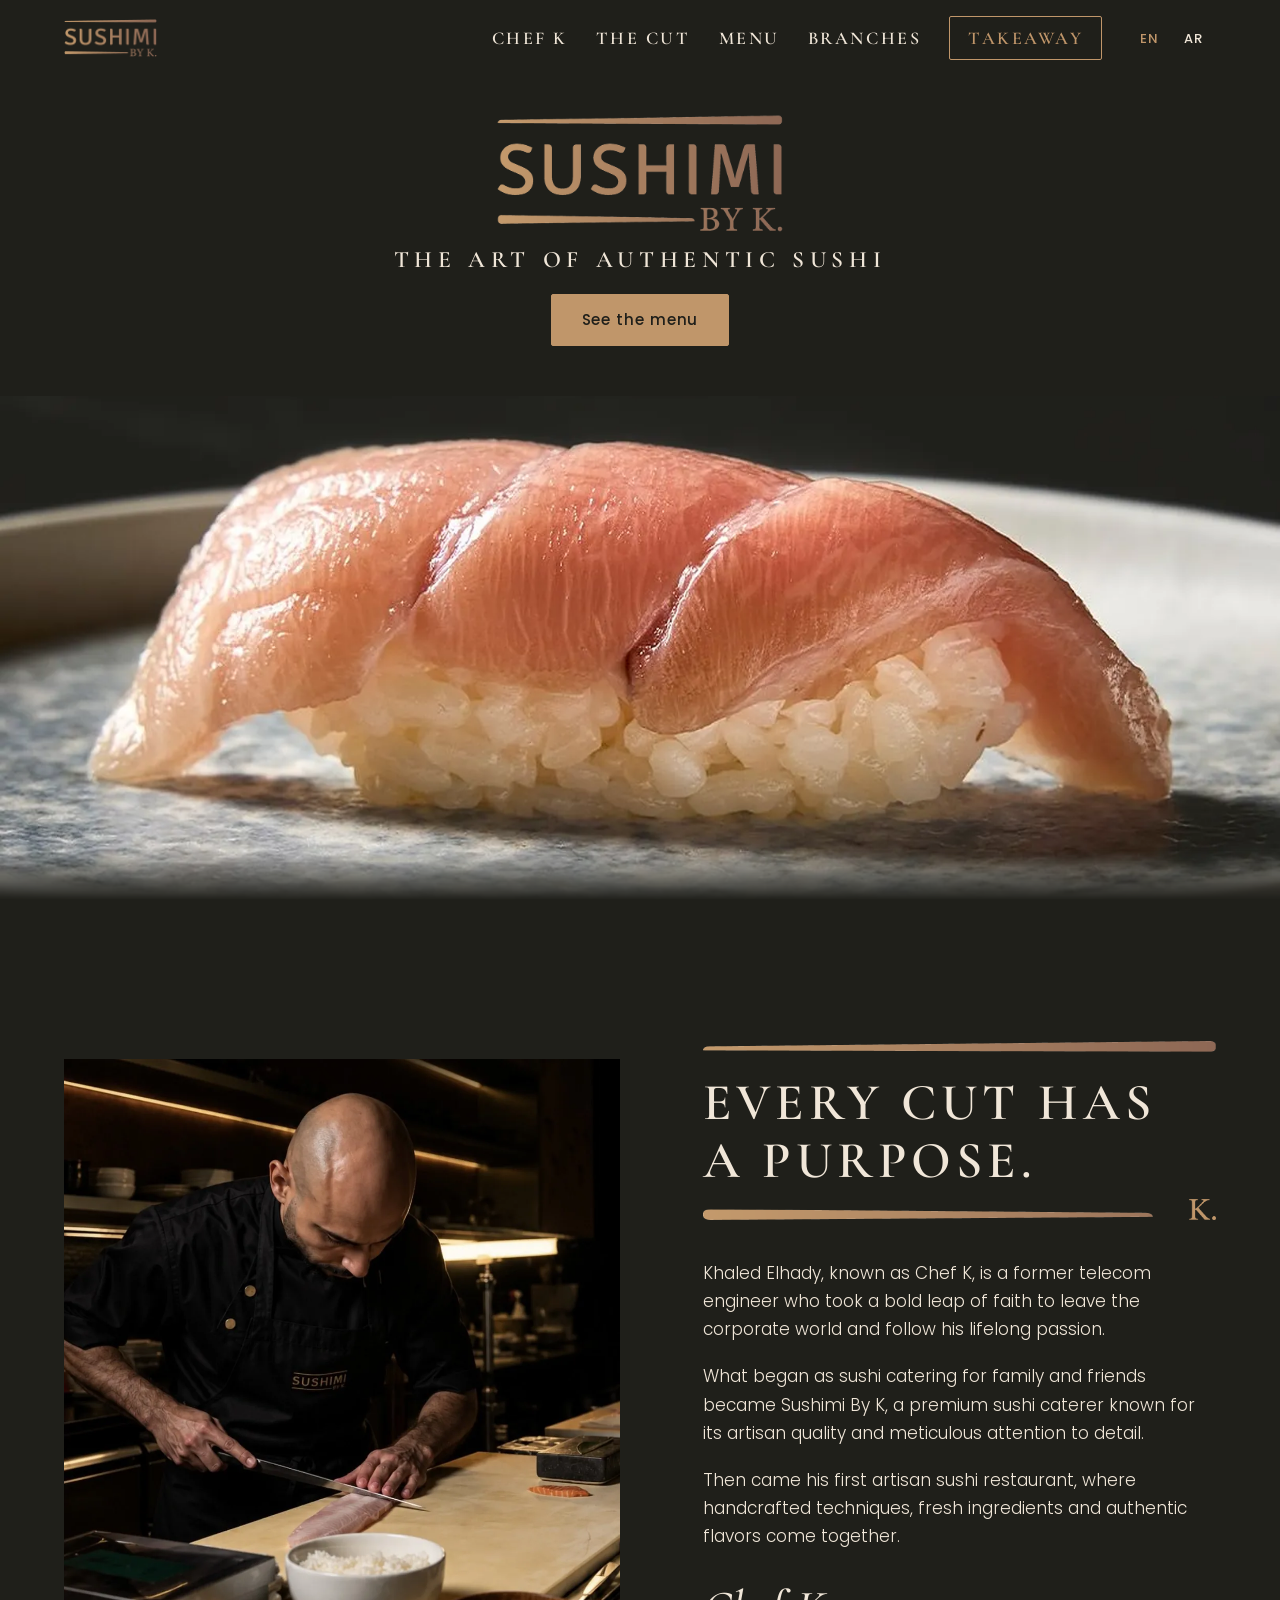
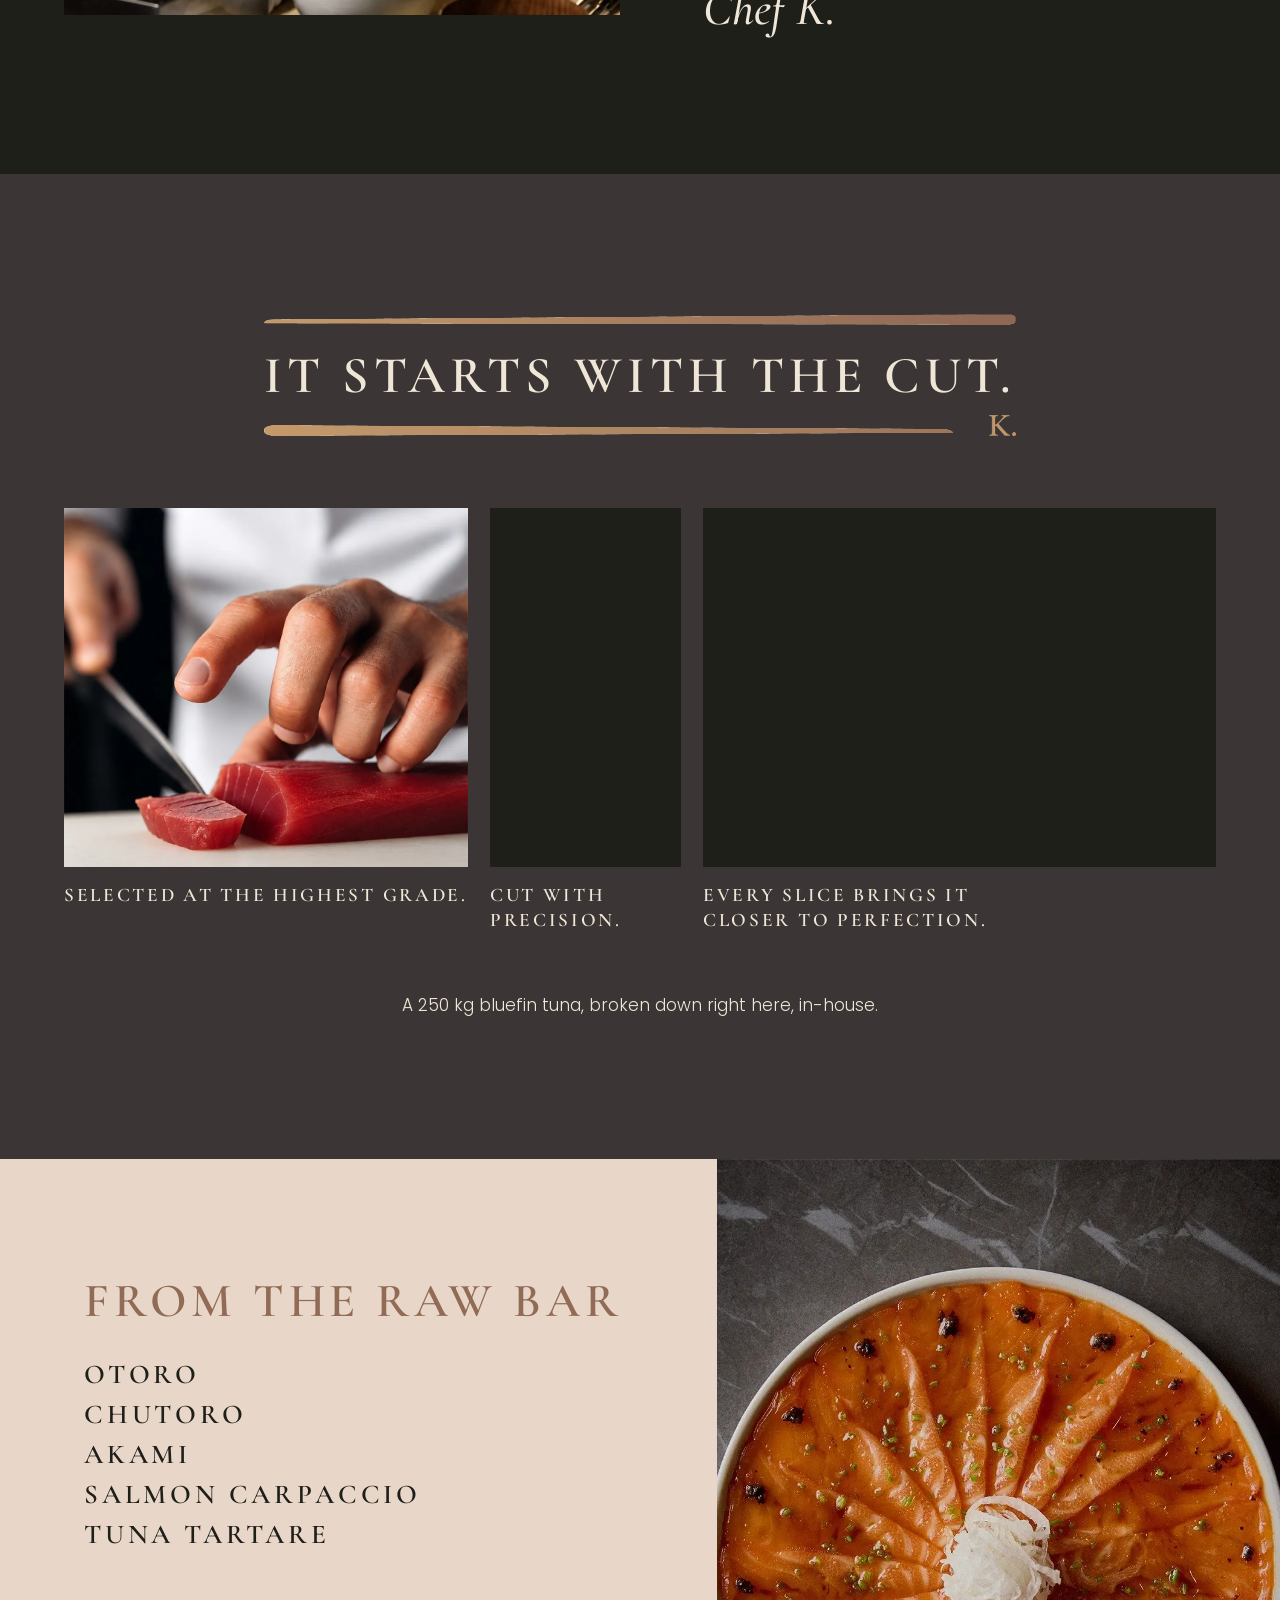
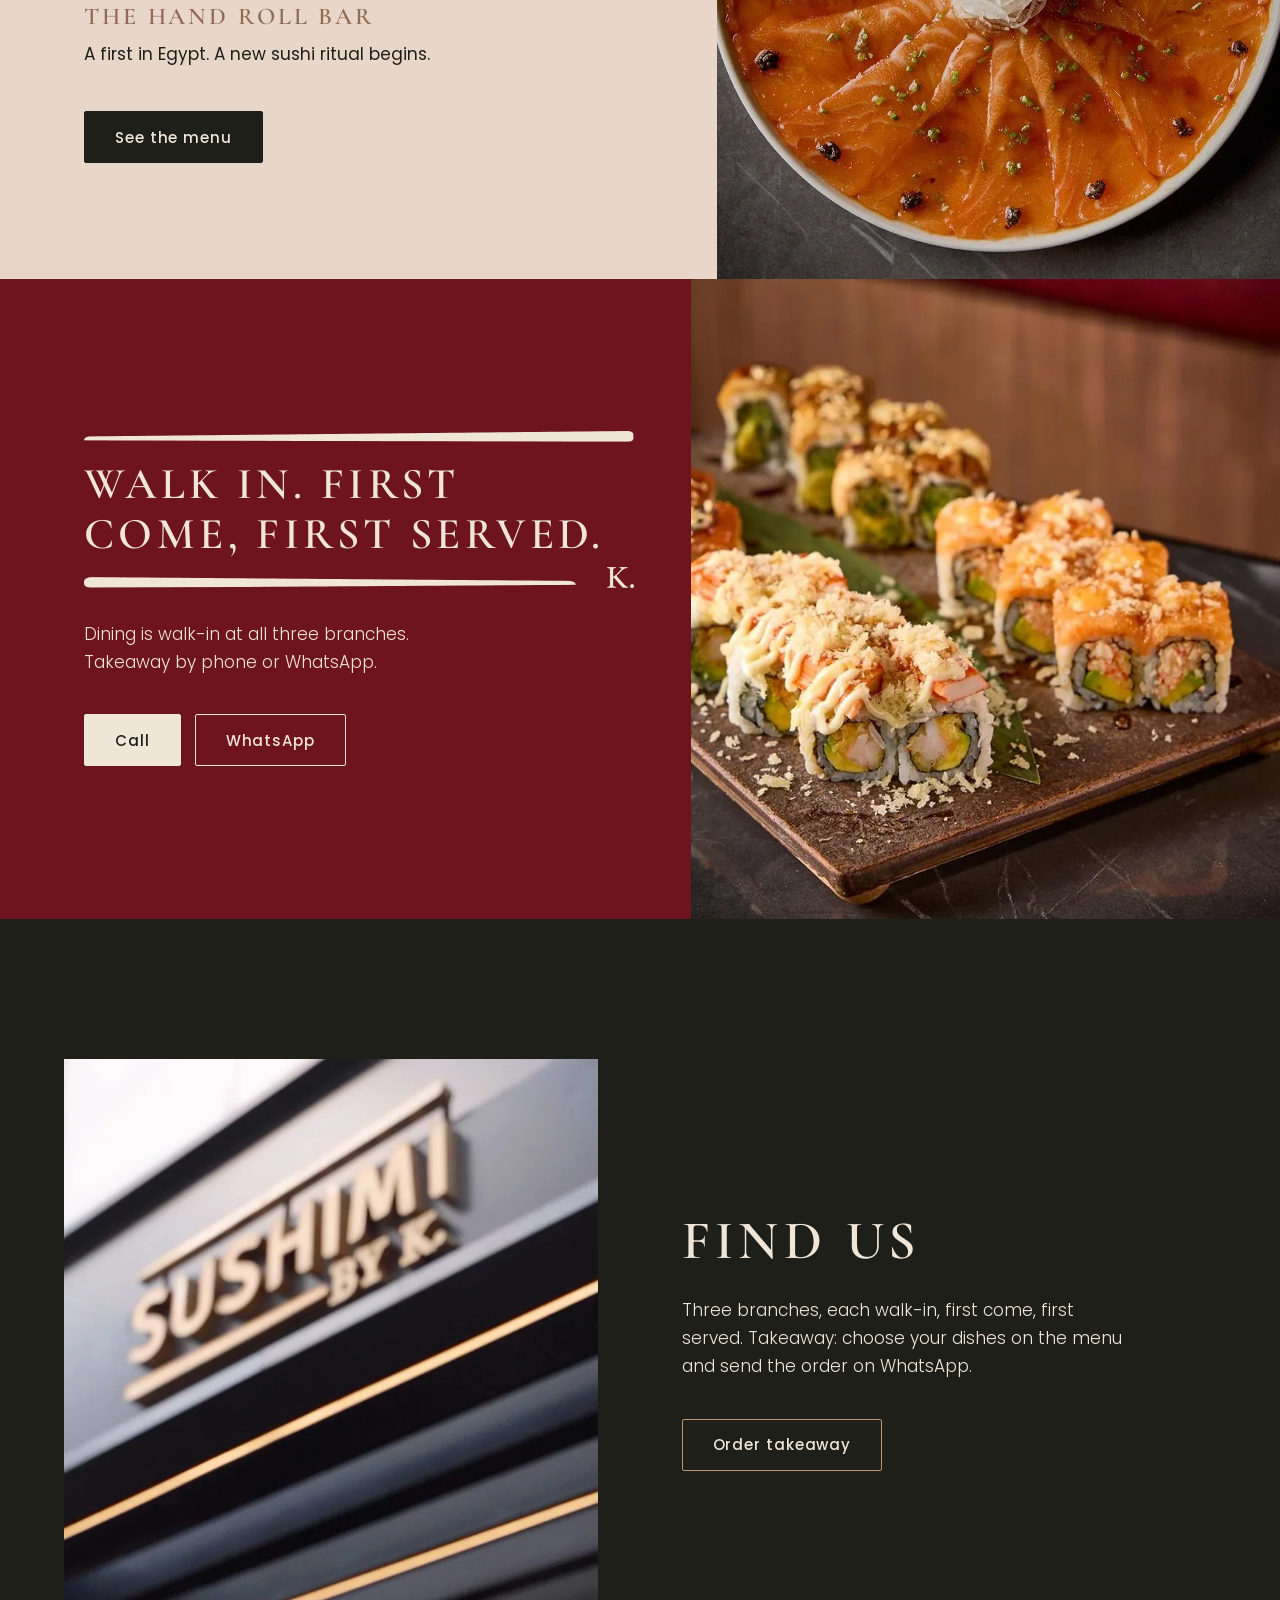
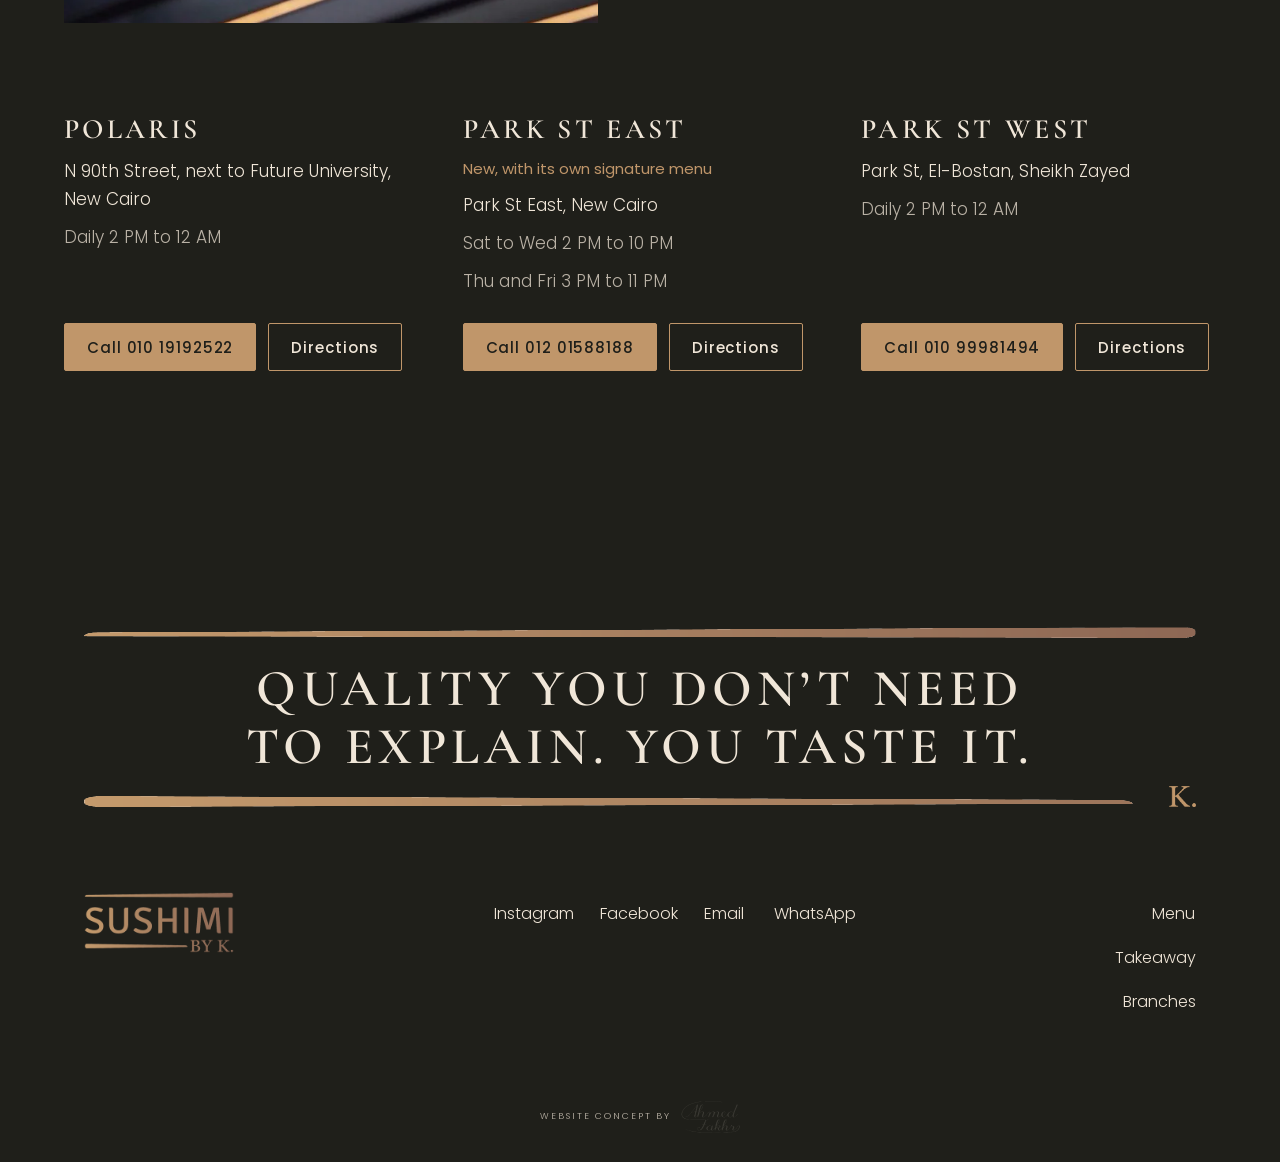
==== index.html @ a474e841 "Sushimi By K website concept" ====
<!doctype html>
<html lang="en">
<head>
<meta charset="utf-8">
<meta name="viewport" content="width=device-width,initial-scale=1,minimum-scale=1">
<title>Sushimi By K | The Art of Authentic Sushi in New Cairo and Sheikh Zayed</title>
<meta name="description" content="Sushimi By K, the art of authentic sushi. Three branches: Polaris and Park St East in New Cairo, Park St West in Sheikh Zayed. Walk in, first come, first served.">
<meta name="theme-color" content="#1F1F1A">
<link rel="canonical" href="https://ahmedfakhr1.github.io/sushimibyk-preview/">
<meta property="og:type" content="website">
<meta property="og:site_name" content="Sushimi By K">
<meta property="og:title" content="Sushimi By K | The Art of Authentic Sushi in New Cairo and Sheikh Zayed">
<meta property="og:description" content="Sushimi By K, the art of authentic sushi. Three branches: Polaris and Park St East in New Cairo, Park St West in Sheikh Zayed. Walk in, first come, first served.">
<meta property="og:url" content="https://ahmedfakhr1.github.io/sushimibyk-preview/">
<meta property="og:image" content="https://ahmedfakhr1.github.io/sushimibyk-preview/img/og.jpg">
<meta property="og:image:width" content="1200">
<meta property="og:image:height" content="630">
<meta name="twitter:card" content="summary_large_image">
<link rel="icon" type="image/png" href="img/icon.png">
<link rel="icon" type="image/png" sizes="192x192" href="img/icon-192.png">
<link rel="apple-touch-icon" href="img/apple-touch-icon.png">
<link rel="preload" href="fonts/cormorant-garamond-5d13e7.woff2" as="font" type="font/woff2" crossorigin>
<link rel="preload" href="fonts/cormorant-garamond-d301dc.woff2" as="font" type="font/woff2" crossorigin>
<link rel="preload" href="fonts/poppins-178956.woff2" as="font" type="font/woff2" crossorigin>
<link rel="preload" href="fonts/poppins-5a6413.woff2" as="font" type="font/woff2" crossorigin>
<link rel="preload" href="fonts/poppins-ac3490.woff2" as="font" type="font/woff2" crossorigin>
<style>html.fl body{opacity:0}body{transition:opacity .25s ease}@media(prefers-reduced-motion:reduce){body{transition:none}}</style>
<script>(function(){var d=document.documentElement,s=0;d.classList.add('js');try{s=localStorage.getItem('sbk-intro')}catch(e){}if(s){d.classList.add('fl');setTimeout(function(){d.classList.remove('fl')},3000)}else{d.classList.add('veiled');setTimeout(function(){d.classList.remove('veiled')},4500)}})();</script>
<link rel="preload" as="image" href="img/logo-copper.png" fetchpriority="high">
<link rel="preload" as="image" href="img/hero-1080.webp" imagesrcset="img/hero-1080.webp 1080w, img/hero-1620.webp 1620w" imagesizes="100vw" fetchpriority="high">
<link rel="stylesheet" href="fonts.css?v=1">
<link rel="stylesheet" href="site.css?v=1">
<script src="site.js?v=1" defer></script>
<script type="application/ld+json">{"@context": "https://schema.org", "@type": "Restaurant", "@id": "https://ahmedfakhr1.github.io/sushimibyk-preview/#restaurant", "name": "Sushimi By K", "description": "The Art of Authentic Sushi, with the founder and executive chef, Chef K, at the counter.", "url": "https://ahmedfakhr1.github.io/sushimibyk-preview/", "image": "https://ahmedfakhr1.github.io/sushimibyk-preview/img/og.jpg", "logo": "https://ahmedfakhr1.github.io/sushimibyk-preview/img/logo-copper.png", "servesCuisine": "Sushi", "email": "sushimi@sushimibyk.com", "telephone": "+201019192522", "acceptsReservations": "False", "hasMenu": "https://ahmedfakhr1.github.io/sushimibyk-preview/menu.html", "founder": {"@type": "Person", "name": "Khaled Elhady", "alternateName": "Chef K"}, "sameAs": ["https://www.instagram.com/sushimi.by.k/", "https://www.facebook.com/sushimi.by.k"], "department": [{"@type": "Restaurant", "name": "Sushimi By K, Polaris", "telephone": "+201019192522", "hasMap": "https://www.google.com/maps/place/Sushimi+By+K+-+Polaris/@30.0281532,31.4937382,17z", "address": {"@type": "PostalAddress", "streetAddress": "N 90th Street, next to Future University", "addressLocality": "New Cairo", "addressCountry": "EG"}, "openingHoursSpecification": [{"@type": "OpeningHoursSpecification", "dayOfWeek": ["Monday", "Tuesday", "Wednesday", "Thursday", "Friday", "Saturday", "Sunday"], "opens": "14:00", "closes": "00:00"}]}, {"@type": "Restaurant", "name": "Sushimi By K, Park St East", "telephone": "+201201588188", "hasMap": "https://www.google.com/maps/place/Sushimi+By+K+-+Park+St+East/@30.0074053,31.4009795,17z", "address": {"@type": "PostalAddress", "streetAddress": "Park St East", "addressLocality": "New Cairo", "addressCountry": "EG"}, "openingHoursSpecification": [{"@type": "OpeningHoursSpecification", "dayOfWeek": ["Saturday", "Sunday", "Monday", "Tuesday", "Wednesday"], "opens": "14:00", "closes": "22:00"}, {"@type": "OpeningHoursSpecification", "dayOfWeek": ["Thursday", "Friday"], "opens": "15:00", "closes": "23:00"}]}, {"@type": "Restaurant", "name": "Sushimi By K, Park St West", "telephone": "+201099981494", "hasMap": "https://www.google.com/maps/place/Sushimi+By+K+-+Park+St+West/@30.0255326,31.0109569,17z", "address": {"@type": "PostalAddress", "streetAddress": "Park St, El-Bostan", "addressLocality": "Sheikh Zayed", "addressCountry": "EG"}, "openingHoursSpecification": [{"@type": "OpeningHoursSpecification", "dayOfWeek": ["Monday", "Tuesday", "Wednesday", "Thursday", "Friday", "Saturday", "Sunday"], "opens": "14:00", "closes": "00:00"}]}]}</script>
</head>
<body class="pg-home" id="top">
<div class="veil" aria-hidden="true"><div class="veil-box"><div class="veil-bar"><img class="track" src="img/veil-bar.png" width="520" height="40" alt=""><img class="fill" src="img/veil-bar.png" width="520" height="40" alt=""></div><img src="img/veil-logo.png" width="520" height="179" alt=""></div></div>
<a class="skip" href="#main">Skip to content</a>
<header class="hd">
<a class="hd-logo" href="#top" aria-label="Sushimi By K, top of the page"><img src="img/logo-copper-sm.png" width="380" height="156" alt="Sushimi By K."></a>
<div class="nav">
<nav class="nav-links" aria-label="Main"><a href="#chef">Chef K</a><a href="#cut">The cut</a><a href="menu.html">Menu</a><a href="#branches">Branches</a><a class="nav-btn" href="menu.html#takeaway">Takeaway</a></nav>
<div class="lang" role="group" aria-label="Language"><span aria-current="true">EN</span><button type="button" data-open="ar" aria-label="Arabic">AR</button></div>
<button type="button" class="burger" data-open="drawer" aria-label="Open the menu"><svg class="ic" viewBox="0 0 24 24" aria-hidden="true" focusable="false"><path d="M4 8h16"/><path d="M4 16h16"/></svg></button>
</div>
</header>

<main id="main">
<section class="hero" aria-label="Sushimi By K">
<div class="hero-logo"><img src="img/logo-copper.png" width="760" height="313" alt="Sushimi By K." fetchpriority="high" decoding="async"></div>
<div class="hero-ph"><img src="img/hero-1080.webp" srcset="img/hero-1080.webp 1080w, img/hero-1620.webp 1620w" sizes="100vw" width="1080" height="837" alt="An otoro nigiri on a speckled plate" fetchpriority="high" decoding="async"></div>
<div class="hero-copy"><h1>The Art of Authentic Sushi</h1><a class="btn" href="menu.html">See the menu</a></div>
</section>

<section class="chef sec on-dark" id="chef">
<div class="wrap-w"><div class="chef-grid rv">
<div class="chef-ph"><img src="img/chef-k.webp" width="1080" height="1076" alt="Chef K slicing white fish at the counter, a bowl of rice in front of him" loading="lazy" decoding="async"></div>
<div class="chef-text">
<h2 class="signed left"><img class="bar" src="img/bar-long-copper.png" width="1422" height="44" alt="" loading="lazy"><span class="line">Every cut has a purpose.</span><span class="foot"><img class="bar" src="img/bar-short-copper.png" width="983" height="44" alt="" loading="lazy"><img class="k" src="img/k-copper.png" width="164" height="129" alt="" loading="lazy"></span></h2>
<div class="body-text">
<p>Khaled Elhady, known as Chef K, is a former telecom engineer who took a bold leap of faith to leave the corporate world and follow his lifelong passion.</p>
<p>What began as sushi catering for family and friends became Sushimi By K, a premium sushi caterer known for its artisan quality and meticulous attention to detail.</p>
<p>Then came his first artisan sushi restaurant, where handcrafted techniques, fresh ingredients and authentic flavors come together.</p>
</div>
<p class="sign-off">Chef K.</p>
</div>
</div></div>
</section>

<section class="cut sec on-marble" id="cut">
<div class="wrap-w rv">
<div class="cut-head"><h2 class="signed "><img class="bar" src="img/bar-long-copper.png" width="1422" height="44" alt="" loading="lazy"><span class="line">It starts with the cut.</span><span class="foot"><img class="bar" src="img/bar-short-copper.png" width="983" height="44" alt="" loading="lazy"><img class="k" src="img/k-copper.png" width="164" height="129" alt="" loading="lazy"></span></h2></div>
<div class="tri">
<figure class="t06"><img src="img/cut-tuna.webp" width="1080" height="959" alt="A hand and a knife slicing a deep red bluefin tuna loin" loading="lazy" decoding="async"><figcaption>Selected at the highest grade.</figcaption></figure>
<figure class="t05"><img src="img/cut-fillet.webp" width="648" height="1215" alt="A knife running along a salmon fillet" loading="lazy" decoding="async"><figcaption>Cut with precision.</figcaption></figure>
<figure class="t04"><img src="img/cut-block.webp" width="1080" height="756" alt="A knife through a block of salmon" loading="lazy" decoding="async"><figcaption>Every slice brings it closer to perfection.</figcaption></figure>
</div>
<p class="cut-note">A 250 kg bluefin tuna, broken down right here, in-house.</p>
</div>
</section>

<section class="raw plate" id="raw" aria-labelledby="raw-h">
<div class="raw-grid">
<div class="raw-text rv">
<h2 id="raw-h">From the raw bar</h2>
<ul class="names"><li>Otoro</li><li>Chutoro</li><li>Akami</li><li>Salmon Carpaccio</li><li>Tuna Tartare</li></ul>
<h3>The Hand Roll Bar</h3>
<p class="hr-p">A first in Egypt. A new sushi ritual begins.</p>
<a class="btn btn-ink" href="menu.html">See the menu</a>
</div>
<div class="raw-ph"><img src="img/carpaccio.webp" width="1080" height="1188" alt="Salmon carpaccio from above, slices fanned around a nest of white daikon on charcoal marble" loading="lazy" decoding="async"></div>
</div>
</section>

<section class="walkin" id="walkin" aria-labelledby="walk-h">
<div class="walk-ph"><img src="img/banquette.webp" width="1080" height="1120" alt="Maki on a dark board in front of a burgundy velvet banquette and a walnut panel" loading="lazy" decoding="async"></div>
<div class="walk-panel rv">
<h2 class="signed left" id="walk-h"><img class="bar" src="img/bar-long-light.png" width="1422" height="44" alt="" loading="lazy"><span class="line">Walk in. First come, first served.</span><span class="foot"><img class="bar" src="img/bar-short-light.png" width="983" height="44" alt="" loading="lazy"><img class="k" src="img/k-light.png" width="164" height="129" alt="" loading="lazy"></span></h2>
<p>Dining is walk-in at all three branches. Takeaway by phone or WhatsApp.</p>
<div class="walk-act"><button type="button" class="btn btn-lt" data-pick="call">Call</button><a class="btn btn-lt-o" href="https://wa.me/201019192522" target="_blank" rel="noopener">WhatsApp</a></div>
</div>
</section>

<section class="branches sec on-dark" id="branches">
<div class="wrap-w rv">
<div class="find">
<div class="find-ph"><img src="img/sign.webp" width="720" height="1280" alt="The lit SUSHIMI BY K. sign over black slats with warm light lines" loading="lazy" decoding="async"></div>
<div class="find-text">
<h2>Find us</h2>
<p>Three branches, each walk-in, first come, first served. Takeaway: choose your dishes on the menu and send the order on WhatsApp.</p>
<a class="btn btn-o" href="menu.html#takeaway">Order takeaway</a>
</div>
</div>
<div class="brs"><article class="br"><h3>Polaris</h3><p class="addr">N 90th Street, next to Future University, New Cairo</p><p class="hrs">Daily 2 PM to 12 AM</p><div class="br-act"><a class="btn" href="tel:+201019192522">Call 010 19192522</a><a class="btn btn-o" href="https://www.google.com/maps/place/Sushimi+By+K+-+Polaris/@30.0281532,31.4937382,17z" target="_blank" rel="noopener">Directions</a></div></article><article class="br"><h3>Park St East</h3><p class="tag">New, with its own signature menu</p><p class="addr">Park St East, New Cairo</p><p class="hrs">Sat to Wed 2 PM to 10 PM</p><p class="hrs">Thu and Fri 3 PM to 11 PM</p><div class="br-act"><a class="btn" href="tel:+201201588188">Call 012 01588188</a><a class="btn btn-o" href="https://www.google.com/maps/place/Sushimi+By+K+-+Park+St+East/@30.0074053,31.4009795,17z" target="_blank" rel="noopener">Directions</a></div></article><article class="br"><h3>Park St West</h3><p class="addr">Park St, El-Bostan, Sheikh Zayed</p><p class="hrs">Daily 2 PM to 12 AM</p><div class="br-act"><a class="btn" href="tel:+201099981494">Call 010 99981494</a><a class="btn btn-o" href="https://www.google.com/maps/place/Sushimi+By+K+-+Park+St+West/@30.0255326,31.0109569,17z" target="_blank" rel="noopener">Directions</a></div></article></div>
</div>
</section>
</main>
<footer class="ft">
<div class="wrap">
<div class="ft-sign rv"><p class="signed "><img class="bar" src="img/bar-long-copper.png" width="1422" height="44" alt="" loading="lazy"><span class="line">Quality you don&rsquo;t need to explain. You taste it.</span><span class="foot"><img class="bar" src="img/bar-short-copper.png" width="983" height="44" alt="" loading="lazy"><img class="k" src="img/k-copper.png" width="164" height="129" alt="" loading="lazy"></span></p></div>
<div class="ft-row">
<a href="#top" aria-label="Sushimi By K"><img src="img/logo-copper-sm.png" width="380" height="156" alt="Sushimi By K." loading="lazy"></a>
<div class="ft-links"><a href="https://www.instagram.com/sushimi.by.k/" target="_blank" rel="noopener">Instagram</a><a href="https://www.facebook.com/sushimi.by.k" target="_blank" rel="noopener">Facebook</a><a href="mailto:sushimi@sushimibyk.com">Email</a><a href="https://wa.me/201019192522" target="_blank" rel="noopener">WhatsApp</a></div>
<div class="ft-col"><a href="menu.html">Menu</a><a href="menu.html#takeaway">Takeaway</a><a href="#branches">Branches</a></div>
</div>
<p class="credit"><a class="sig" href="https://ahmedfakhr1.github.io/" rel="noopener" title="Website concept by Ahmed Fakhreldin"><span class="sig-by">Website concept by</span><span class="sr">Ahmed Fakhreldin</span><svg viewBox="-16 -123 301 172" aria-hidden="true" focusable="false"><defs><mask id="sig-pen" maskUnits="userSpaceOnUse" x="-80" y="-180" width="760" height="300"><g class="pen"><path pathLength="1" style="animation-delay:0.10s;animation-duration:0.32s" d="M8.2 -39l2 1.2 1.2 0.4 1.4 0.1 1.6-0.3 1.7-0.7 2-1.2 5.2-4.7 7-8 8.4-10.2 8.6-11 16.8-22.7 1.8-2 0.9-0.2 -0.1 1.7 -1.2 6.4 -3.2 14.3 -2.4 10.5 -5.3 21.1 -0.4 2.1 -0.1 2.6 0.6 1.9 1.5 1 1.1 0.1 2.6-0.4 1.5-0.8 3.2-2.7 4.9-5.5"/><path pathLength="1" style="animation-delay:0.50s;animation-duration:0.05s" d="M35.4 -60.5l6.3-1.4 7.3-1 7-0.4 6.6 0.3"/><path pathLength="1" style="animation-delay:0.64s;animation-duration:0.51s" d="M70.1 -51.5l11.6-15.7 6.3-9.3 3.1-5.2 2.8-6.3 1.6-5.6 0-2.1 -0.4-1.7 -0.8-1.3 -1.4-0.5 -1.9 0.2 -2.2 1.1 -2 1.6 -1.7 2 -1.4 2.5 -1.4 3.4 -3.2 9.4 -3.6 12.8 -3.9 16.2 -1.6 7.5 -0.3 2.9 5.3-10.1 4.2-5.8 2.6-3.1 2.5-2.3 2.4-1.4 2.3-0.9 2.3-0.4 2.3 0 1.8 0.4 1.3 0.9 0.9 1.3 0.4 1.7 -0.1 2.1 -0.5 2.6 -3.4 9.2 -0.6 2.6 0 2.1 0.4 1.7 0.8 1.3 1.1 0.9 1.1 0.4 1.2 0 1.6-0.4 4.3-2 3.2-2.3 3.7-4.3 10.3-13.2 2.5-2.3 2.5-1.4 2-0.6 1.5 0.3 1.1 1 0.6 1.2 0.1 1.1 -0.3 1.6 -3.8 11.2 -4.2 10.1"/><path pathLength="1" style="animation-delay:1.22s;animation-duration:0.12s" d="M127 -45.5l4.4-6.9 2.3-3.1 2.6-3.1 2.5-2.3 2.4-1.4 2.4-0.9 2.3-0.4 2.2 0 1.8 0.4 1.4 0.9 0.8 1.1 0.5 1.2 0 1.1 -3 9.6 -5.3 12.9"/><path pathLength="1" style="animation-delay:1.42s;animation-duration:0.17s" d="M148.2 -45.5l4.4-6.9 4.9-6.2 2.5-2.3 2.4-1.4 2.4-0.9 2.3-0.4 2.2 0 1.8 0.4 1.4 0.9 0.8 1.3 0.4 1.7 0 2.1 -0.6 2.6 -3.4 9.2 -0.5 2.6 -0.1 2.1 0.4 1.7 0.9 1.3 1 0.9 1.1 0.4 1.2 0 1.6-0.4 4.3-2 1.8-1.2 1.4-1.1 1.6-1.7 6.9-8.7"/><path pathLength="1" style="animation-delay:1.67s;animation-duration:0.18s" d="M193.4 -42.4l6.3-3.2 1.5-1.2 2.6-3 2.4-4.4 0.7-2.2 0.2-2.3 -0.3-1.8 -0.7-1.4 -1-1 -1.1-0.6 -2.6 0.1 -4.2 1.9 -2 1.6 -1.6 1.9 -1.2 2.5 -0.9 2.8 -0.5 6.4 0.5 2.7 0.9 2.3 1.4 1.8 1.8 1.4 2.2 1 2.2 0.6 2.3 0.1 2.3-0.2 4.6-1.8 3.5-2.3 1.4-1.4 7.5-9.4"/><path pathLength="1" style="animation-delay:1.93s;animation-duration:0.43s" d="M249.1 -54.5l-1.7-4.2 -1.3-1.8 -1.9-1.4 -2.2-1 -2.2-0.6 -4.5 0.1 -4.7 1.8 -3.5 2.3 -2.6 3 -2.4 4.4 -0.7 2.3 -0.2 2.3 0.2 2.2 0.6 2.3 1.1 2.1 1.5 1.7 2 1.3 2.2 0.9 2.2 0.4 2.3 0 2.3-0.4 2.4-0.9 2.3-1.3 1.8-1.7 1.5-2.1 3.3-6.8 20.5-46.9 -13.8 32.1 -1.4 4 -1.7 5.3 -2.2 9.4 -0.3 3.4 0.1 2.5 0.7 1.7 2.1 1.6 2.6-0.1 4.2-1.8 3.5-2.3 1.4-1.4 7.5-9.4"/><path pathLength="1" style="animation-delay:2.43s;animation-duration:0.74s" d="M193.3 -110.5l-6.7-2.7 -5.3-1.3 -7.1-1.1 -8.9-0.8 -11.2-0.6 -13.4-0.3 -14.7 0.2 -15.2 0.6 -15.7 1.1 -15.1 1.8 -14.3 2.4 -13.4 3 -11.9 3.4 -10.6 4 -9.5 4.7 -8.4 5.5 -7.4 6.4 -6 6.9 -4.7 7.5 -3.3 7.4 -2 6.2 -0.5 4.9 0.6 4.6 1.5 4.7 2.5 4.7 3.6 4 4.7 3 5.9 2.3 7.5 1.7 9.1 1.1 21.4 1.4 22.1 0.5 8.8 0 18.6-0.6 4.3 0.1 11.3 2 3.1 0.3 2.8-0.1 2.5-0.5 4.5-2"/><path pathLength="1" style="animation-delay:3.25s;animation-duration:0.19s" d="M109.7 -21.5l-7.4 18.7 -5 11.6 -2.4 4.9 -4.6 7.4 -2.2 2.7 -2.2 2 -2 1.5 -4.1 2.1 -2 0.5 -1.9 0.1 -2-0.2 -1.8-0.6 -1.8-1 -1.5-1.3 -1-1.7 -0.9-3.9 0-1.9 0.4-1.7 0.8-1.3 1-1 1.4-0.6 1.8-0.3 3.8 0.6 3.9 2"/><path pathLength="1" style="animation-delay:3.52s;animation-duration:0.04s" d="M89.3 1.7l23.2 0"/><path pathLength="1" style="animation-delay:3.64s;animation-duration:1.68s" d="M139.5 14.5l-1.4-3.5 -1.2-1.5 -1.6-1.2 -1.8-0.9 -1.9-0.5 -1.9-0.1 -4 0.9 -3.6 1.9 -2.4 2 -1.1 1.5 -2.1 3.7 -0.5 1.9 -0.2 2 0.7 3.8 0.9 1.8 1.3 1.5 1.7 1.1 3.8 1.1 1.9 0 4-1.1 1.9-1.1 1.6-1.5 1.2-1.8 5.8-12.4 1.1-1.8 -2.7 10.6 -0.4 3.1 0 2.5 0.4 1.6 0.9 1.1 0.9 0.6 0.9 0.2 2.6-0.6 3.7-1.8 2.6-2 1.5-1.7 11.1-14.5 8.7-12.5 2.9-4.7 3.4-7.8 0.6-2.3 0.2-2 -0.2-1.5 -0.6-1.2 -1-0.8 -1.5 0 -1.9 0.8 -1.8 1.2 -1.4 1.5 -1.3 2 -2.5 6 -2.8 9 -3.1 11.8 -3.3 14.2 -0.6 3.8 0.5-0.3 1.2-2.8 2.4-4.4 5.4-7.5 2.2-2.2 2.1-1.4 2-0.9 2-0.5 1.9-0.1 1.7 0.3 1.2 0.6 0.9 0.9 0.5 1.4 0 1.6 -0.4 1.9 -1.1 1.4 -1.8 1.1 -2.2 0.7 -2.6 0.4 -2.7 0.1 -1.1 0.3 2.3 2 1.3 1.9 2.3 6.7 0.9 1.1 0.9 0.6 1 0.2 1.1-0.1 1.5-0.5 3.6-1.8 1.5-1 2.6-2.7 8.6-11.1 5.5-7.5 7.5-11 3.6-7.3 1.6-4.9 0.2-2 -0.2-1.5 -0.6-1.2 -1.1-0.8 -1.4 0 -1.9 0.8 -1.8 1.2 -1.5 1.5 -1.2 2 -1.2 2.7 -2.7 7.4 -3 10.4 -3.2 13.3 -2.3 11 0.6-0.3 2.4-5.2 2.6-4.2 4-5.3 2.1-2.2 2.1-1.4 2-0.9 2-0.5 2-0.1 1.6 0.3 1.3 0.6 0.9 0.9 0.4 1.4 0.1 1.6 -0.3 2.1 -0.7 2.4 -2.2 5.4 -0.7 4.3 0.2 1.5 0.6 1.2 0.8 0.9 1 0.5 2.2-0.1 1.6-0.6 3.6-1.9 2.5-2.2 8.2-10.4 6.4-9 0.5 0 -0.1 1.4 0.6 1.5 1.8 0.7 2.6 0.1 2.2 0.4 1.4 0.7 0.7 1.1 0.3 1.5 0 1.8 -1.3 4.7 -2 4.9 -0.4 2.4 1.1 2 0.9 0.7 1 0.4 1 0 3.1-1.1 3.5-2 1.1-0.9 3.2-3.6 7.8-10.4 3.6-3.6 1.8-1.2 1.7-0.5 1.7 0 1.3 0.6 0.8 1.3 0.4 1.8 -0.2 2.4 -0.9 2.8 -1.6 3.5 -2.6 4.3 -3.6 4.8 -4.6 4 -5.8 2.9 -7.4 2.1 -9.5 1.7 -11.8 1.3 -12 1 -22.3 1.3 -15 0.3 -19.5 0 -41.7-0.7 -17.8-0.7 -16-0.9 -14.4-1.1 -12.7-1.3 -11.4-1.6 -10.4-1.7 -9.1-1.9 -8.1-2.1 -14.5-4.8"/></g></mask><g id="sig-ink"><path d="M7.8 -38.4l0 0.5 0.6 0.6 1.4-2.2 -0.7-0.3 -0.5 0.2zM8.2 -37.5l1 0.5 1.5 0.3 0.5-1.7 -1.6-1.2zM10.2 -36.7l3.2-0.1 -0.2-1.2 -1.3-0.1 -1-0.5zM12.8 -36.7l1.7-0.3 1.9-0.8 -0.6-1 -1.6 0.6 -1.4 0.2zM15.8 -37.5l2.6-1.5 1.6-1.2 -0.8-0.9 -2.1 1.5 -1.8 1zM19.2 -39.5l2.5-2.3 3.1-3.2 -0.9-0.8 -5.5 5.3zM23.7 -43.8l7.1-8.1 -0.9-0.7 -7.1 8zM29.5 -50.4l8.2-9.9 -0.9-0.7 -8.2 9.9zM36.3 -58.5l8.6-10.8 -1-0.8 -8.6 10.8zM43.4 -67.5l8.5-11 -1-0.7 -8.4 11zM50.5 -76.7l7.5-10.3 -1-0.7 -7.4 10.2zM56.9 -85.3l6.1-8.4 -1-0.7 -6.1 8.4zM62.1 -92.5l4.3-5.5 -0.9-0.7 -4.4 5.5zM65.9 -97.3l1.7-2.3 -0.6-0.6 -2 2.1zM66.1 -100.2l-0.9 0.2 -0.8 1.5 5.2 0.9 -0.3-1.8 -0.8-0.4zM64.6 -99l-0.7 1.9 -0.5 2.7 5.7 1.2 0.5-2.9 0-2.1zM63.5 -95.4l-1.5 7.5 5.7 1.3 1.6-7.7zM62.3 -89.4l-2.1 9.5 5.7 1.3 2.1-9.5zM60.6 -81.6l-2.3 10.3 5.6 1.3 2.4-10.3zM58.7 -73l-2.5 10.4 5.6 1.4 2.5-10.5zM56.6 -64.3l-2.4 9.9 5.6 1.4 2.4-10zM54.6 -55.9l-2 8 5.5 1.4 2.1-8.1zM52.9 -49.1l-1.4 5.7 5.7 1.1 1.2-5.4zM51.6 -44.1l-0.5 3.7 5.9 0 0.3-2.5zM51.1 -41l0.1 1.7 0.6 1.6 5.1-1.7 0.1-1.3zM51.5 -38.2l1 1.4 1.6 0.8 2.9-3.5zM53.5 -36.2l1.1 0.3 1.8 0 0.3-1.5 -0.5-0.7 0.1-0.7zM56 -35.9l2.6-0.2 -0.2-1.2 -1.1 0.1 -0.8-0.4zM58.1 -36l1.5-0.3 1.5-0.7 -0.5-1 -1.4 0.6 -1.2 0.2zM60.6 -36.7l3.3-2.3 -0.8-0.9 -3 2.1zM63.3 -38.5l3.5-3.3 -0.9-0.9 -3.3 3.3zM66.2 -41.2l3-3.6 -0.8-0.7 -3.1 3.5zM68.8 -44.4l1-1.4 -0.7-0.4 -1.1 1.1z"/><path d="M35.4 -60.1l3.1-0.5 -0.3-1.2 -2.9 0.9zM37.6 -60.4l6.6-1.3 -0.2-1.2 -6.6 1.3zM43 -61.5l7.3-1 -0.1-1.2 -7.4 1zM49 -62.3l7-0.4 0-1.3 -7.1 0.5zM55 -62.7l5.7 0.2 0.1-1.2 -5.9-0.2zM60 -62.5l1.8 0.1 0.8-0.2 -0.1-0.9 -2.5-0.3z"/><path d="M70.4 -51.3l2.4-2.9 -0.9-0.6 -2.1 3.1zM72.1 -53.3l5.3-6.9 -1-0.8 -5.2 7zM76.4 -58.8l7.1-10 -1-0.7 -7.1 9.9zM82.2 -66.9l6.3-9.2 -1-0.7 -6.3 9.2zM87.7 -75l3.4-5.5 -1-0.6 -3.4 5.5zM90.7 -79.7l2.9-5.9 -1.2-0.4 -2.8 5.7zM93.1 -84.4l2.4-6.4 -1.1-0.4 -2.4 6.2zM95.2 -89.9l0.7-2.7 0.3-2.4 -1.2 0 -0.2 2.1 -0.7 2.7zM96.2 -94.3l-0.1-2.1 -0.7-1.8 -1 0.6 0.5 1.4 0 1.8zM95.7 -97.6l-1-1.5 -1.7-0.8 -0.1 1.3 1 0.4 0.7 1zM93.6 -99.8l-2-0.2 -2.6 0.6 1.1 2.2 1.8-1.1 1.3-0.2zM89.9 -99.6l-2.7 1 -2.6 1.6 3.1 2.6 1.2-1.8 1.8-1.5zM85.4 -97.6l-2.2 2 -1.8 2.7 4.6 2.3 2.1-4.4zM82 -93.9l-1.7 3.3 -1.7 4.1 5.2 1.8 2.6-6.9zM79.2 -88l-3.4 10.1 5.4 1.6 3.1-9.8zM76.4 -79.8l-3.7 12.9 5.6 1.4 3.4-12.7zM73.4 -69.3l-3.9 15.7 5.6 1.3 3.8-15.5zM70.1 -56.4l-1.2 5.8 -1.8 9.9 4.6 1.1 4.1-15.5zM67.4 -42.6l-0.6 4.7 0.1 0.8 0.5 0.5 2.3 0.5 0.6-0.3 0.9-1.8 1-3.3zM68.9 -36.2l1.4-2.9 -0.9-0.5 -1.2 3.1zM69.9 -38.3l2.8-6.1 -1-0.5 -2.7 6.2zM72.2 -43.4l2.8-5.2 -1-0.6 -2.8 5.4zM74.6 -47.8l3.5-5.2 -1-0.7 -3.5 5.3zM77.4 -52l4.8-6.2 -0.9-0.8 -4.9 6.3zM81.4 -57.3l2.4-2.5 2.4-1.6 -0.6-1.1 -2.6 1.8 -2.6 2.6zM85.4 -61l2.3-1.1 2.2-0.7 -0.2-1.2 -2.5 0.8 -2.5 1.2zM89.2 -62.6l2.2-0.4 2.1 0.1 0.1-1.4 -2.3 0.1 -2.4 0.4zM92.8 -63l1.8 0.6 0.8 1 1.8-2.5 -1.4-0.3 -2.9-0.1zM95.2 -61.8l0.2 0.8 -0.2 1.2 5.2-1.5 -1.7-1.9 -2.2-0.9zM95.2 -60l-0.2 2.4 5.8 0.8 0.1-2.8 -1-2.4zM95 -58.2l-0.9 4.6 5.2 1.8 1.1-3.1 0.5-2.9zM94.4 -54.6l-2.4 6.4 5.2 1.8 2.5-6.4zM92.4 -49.3l-1.2 3.2 -0.7 2.9 5.9 0.8 0.3-2.2 0.8-2.8zM90.7 -44.1l-0.3 2.8 0.6 2.6 5.2-1.5 0.2-2.9zM90.6 -39.6l1.3 2.3 1.9 1.3 2.3-2.7 -0.1-0.7 0.2-1.2zM93.2 -36.3l1.8 0.6 1.6 0.1 0.3-1.6 -0.5-0.8 -0.4-1.1zM96.1 -35.6l3-0.5 -0.3-1.1 -1.3 0.2 -0.8-0.4zM98.6 -35.9l4.1-1.6 -0.5-1.1 -3.9 1.5zM101.9 -37.1l4.1-2.4 -0.7-1 -3.9 2.3zM105.5 -39.1l3-2.6 -0.9-0.9 -2.8 2.5zM108 -41.2l4.1-4.8 -1-0.8 -4 4.8zM111.2 -45l5.2-6.7 -0.9-0.7 -5.2 6.7zM115.6 -50.6l5.2-6.7 -1-0.8 -5.2 6.8zM119.9 -56.2l2.5-2.8 2.4-2 -0.7-1 -2.5 2.1 -2.6 2.9zM124 -60.4l2.3-1.4 1.9-0.3 -0.2-1.5 -2.2 0.7 -2.5 1.5zM127.6 -62.2l0.6 0.1 0.7 0.4 0 1 2.9-2.5 -1.5-0.6 -0.8-0.1 -2.2 0.5zM129 -61.1l-0.4 1.7 5.5-1.2 -1.1-1.8 -1.9-1.1zM128.7 -59.6l-0.3 1.2 5.5 1.4 0.5-2.2 -0.6-2.1zM128.5 -59l-1.7 5.8 5.2 1.8 2.1-6.4zM127.2 -54.5l-2.7 8.4 4.6 1.8 3.4-8.5zM124.9 -47.4l-2.5 7.2 3.9 1.7 3.4-7.1zM122.8 -41.2l-0.8 2.6 -0.2 1.5 2.7 1.2 1-1.1 1.3-2.5zM121.7 -37.5l0.4 0.7 2 0.9 0.7-0.2z"/><path d="M127.4 -45.3l1.3-1.8 -1-0.7 -1 2.2zM128.4 -46.6l2.8-4.5 -1-0.7 -2.8 4.6zM130.6 -50.2l4.5-6 -1-0.8 -4.5 6.1zM134.2 -55.1l2.5-3.1 2.5-2.2 -0.8-1 -2.5 2.4 -2.7 3.1zM138.4 -59.8l2.3-1.6 2.3-1 -0.4-1.1 -2.5 1 -2.5 1.8zM142.2 -62.1l2.3-0.7 2.2-0.2 -0.1-1.3 -2.4 0.3 -2.4 0.8zM145.9 -63l2.1 0.1 1.5 0.8 0.8-2.1 -4.5 0zM149.1 -62.4l0.8 1 0.2 1.1 3.6-2.5 -1.9-1.1 -2.2-0.4zM150 -60.6l-0.2 1.2 5.7-0.5 -0.8-2 -1.6-1.3zM149.8 -59.4l-0.4 1.7 5.5 1.6 0.6-2.4 -0.2-2.1zM149.6 -58.4l-2.1 6.7 5.2 1.9 2.4-7.2zM148 -53.2l-3 8.3 5 2 3.2-8.5zM145.5 -46.2l-2.5 6.7 4.5 2 1-1.8 2.1-4.9zM143.2 -40.4l-0.5 2.3 0.1 0.9 2.5 1.3 0.6 0.1 0.4-0.2 1.7-2.3z"/><path d="M148.6 -45.3l1.3-1.9 -0.9-0.5 -1.1 2.1zM149.6 -46.6l2.9-4.5 -1-0.7 -2.9 4.6zM151.9 -50.2l4.4-6 -1-0.8 -4.5 6.1zM155.4 -55.1l2.6-3.1 2.4-2.2 -0.8-1 -2.5 2.4 -2.7 3.1zM159.6 -59.8l2.3-1.6 2.3-1 -0.4-1.1 -2.5 1 -2.5 1.8zM163.4 -62.1l2.3-0.7 2.2-0.2 -0.1-1.3 -2.4 0.3 -2.4 0.8zM167.2 -63l2 0.1 1.5 0.8 0.9-2.1 -4.6 0zM170.3 -62.4l0.8 1 0 1.1 4-2.4 -2.1-1.2 -2.2-0.4zM171.1 -60.6l-0.3 2 5.9-0.1 -0.6-2.6 -0.4-0.7 -1.2-1.2zM170.8 -59.1l-0.4 3.7 5.4 1.5 0.8-2.9 0-2.8zM170.5 -56.2l-0.6 2.6 -1.2 3.1 5 2.1 2.5-6.5zM169.2 -51.6l-2.5 6.5 5.6 1.3 0.7-2.6 1.2-3.1zM167 -46.1l-0.7 2.9 -0.1 2.8 5.8-0.5 0.5-3.7zM166.1 -41.3l0.6 2.6 1.6 2 3.5-2.7 0.2-2zM167.7 -37.3l1.3 1 2.3 0.7 1-2.1 -0.4-1 -0.1-1zM170.8 -35.7l1.6 0.1 1.4-0.2 -0.2-1.2 -0.9-0.2 -0.6-0.8zM173.3 -35.7l3.6-1.1 -0.5-1.1 -1.8 0.7 -1.4 0.2zM176.2 -36.5l4.4-2.2 -0.6-1 -4.3 2.1zM179.9 -38.3l3.4-2.4 -0.9-0.8 -3.1 2.1zM182.8 -40.3l3.4-3.7 -0.9-0.8 -3.3 3.6zM185.5 -43.2l4.6-5.9 -0.9-0.6 -4.6 5.7zM189.4 -48.2l2.2-3.1 -0.6-0.4 -0.2 0.1 -2.3 2.7z"/><path d="M193.6 -42.1l2.1-0.8 -0.5-1 -2 1.1zM195.1 -42.7l4.3-2.1 -0.6-1 -4.2 2.2zM198.7 -44.4l3.3-2.3 -0.8-0.9 -3.1 2.2zM201.6 -46.3l2.7-3.1 -1-0.7 -2.5 2.9zM203.8 -48.8l2.7-4.4 -1.1-0.5 -2.5 4.2zM206.1 -52.4l1-2.3 0.5-2.4 -1.2-0.2 -0.5 2.2 -0.9 2.2zM207.5 -56.3l0.2-2.4 -0.3-2 -1.1 0.4 0.2 1.6 -0.2 2.1zM207.6 -60l-0.6-1.8 -1.2-1.3 -0.8 0.9 0.9 1 0.5 1.4zM206.2 -62.7l-1.1-1 -1.3-0.5 -0.3 1.2 0.9 0.4 1 0.7zM204.2 -64.1l-1.3-0.2 -1.7 0.1 0.5 1.7 1.2-0.5 0.9 0.1zM201.8 -64.3l-4.4 1.2 1.2 2.3 3.6-1.9zM198.3 -63.4l-2.7 1.1 -2.5 1.6 3.1 2.7 1.2-1.8 1.9-1.4zM193.9 -61.3l-2.2 2.1 -1.8 2.7 5 1.9 0.7-2.1 0.9-1.9zM190.4 -57.5l-1.4 3.1 -0.8 3.5 5.9 0.7 1-5.1zM188.4 -52.1l-0.4 3.7 0.2 3.4 5.8-0.7 0.2-5.5zM188.1 -46.1l0.7 3.2 1.4 2.7 4.3-2.3 -0.5-4zM189.7 -41l1.9 2.3 2.5 1.5 1.7-2.6 -0.7-1 -0.7-2.3zM193.2 -37.7l2.6 1.1 2.5 0.6 0.5-1.7 -1.9-1.1 -1.5-1.5zM197.5 -36.2l2.4 0.4 2.4 0.1 -0.1-1.3 -2.1-0.2 -2-0.8zM201.5 -35.7l2.4-0.2 2.4-0.6 -0.4-1.1 -2.2 0.5 -2.2 0.1zM205.5 -36.2l2.4-0.9 2.3-1.2 -0.6-1.1 -2.2 1.2 -2.2 0.8zM209.5 -37.9l3.6-2.4 -0.8-0.9 -3.3 2.2zM212.6 -39.9l3.2-3.3 -0.9-0.8 -3 3.2zM215.2 -42.4l4.5-5.8 -0.9-0.7 -4.5 5.7zM219 -47.2l2.8-3.9 -0.7-0.5 -3 3.7zM221.6 -50.8l0.3-0.5 -0.6-0.4 -0.4 0.3z"/><path d="M249.5 -54.7l-0.6-2 -1.1 0.4 1 1.9zM249.1 -56.2l-1.1-2.8 -1-1.3 -0.9 0.7 0.8 1.2 1.2 2.6zM247.5 -59.7l-1.6-1.8 -2.1-1.4 -0.6 1.1 1.9 1.2 1.4 1.6zM244.5 -62.5l-2.3-1 -2.3-0.6 -0.2 1.2 2.1 0.5 2.1 1zM240.7 -64l-2.4-0.3 -2.4 0.1 0.2 1.4 2.2-0.2 2.1 0.2zM236.7 -64.3l-2.4 0.3 -2.6 0.7 0.9 2 2.1-1.1 2.2-0.5zM232.6 -63.6l-4.8 2 1.6 2.4 3.9-2.5zM228.5 -62l-3.7 2.2 2.8 2.6 0.9-1.2 1.4-1.2zM225.4 -60.2l-1.7 1.4 -1.6 1.9 3.9 2.5 1.9-3.2zM222.6 -57.6l-1.6 2.2 -1.4 2.5 5 2 1.8-4.1zM220 -53.7l-1.2 2.6 -0.5 2.8 5.9 0.4 0.6-3.7zM218.4 -49.2l-0.1 2.8 0.5 2.8 5.5-1.4 -0.1-3.5zM218.5 -44.6l1 2.7 1.7 2.5 3.8-2.6 -0.7-3.6zM220.6 -40.2l2.1 2 2.5 1.3 1.4-2.3 -1.2-1.6 -0.6-1.7zM224.4 -37.2l2.5 0.8 2.5 0.5 0.3-1.5 -1.9-1 -1.7-1.4zM228.6 -36l2.4 0.3 2.4-0.1 -0.1-1.2 -2.2-0.1 -2-0.6zM232.6 -35.7l2.4-0.3 2.4-0.8 -0.4-1.1 -2.3 0.7 -2.2 0.2zM236.6 -36.5l2.5-1 2.2-1.5 -0.8-1 -2 1.4 -2.3 1zM240.6 -38.5l2-1.8 1.6-2.2 -1.1-0.6 -1.4 2 -1.8 1.6zM243.7 -41.7l2.3-4.6 5.1-11.4 -1.1-0.5 -5.1 11.4 -2.3 4.4zM249.1 -53.2l14.7-33.8 -1-0.4 -14.8 33.7zM261.6 -81.9l7.3-17.1 0.3-0.8 -0.7-0.4 -7.9 17.9zM267.8 -100.4l-0.8 0.1 -1.5 2 4.5 1.9 0.4-2.5 -0.5-0.7zM265.9 -99l-2.8 5.8 4.9 2.1 1.4-3.4 0.8-2.7zM263.6 -94.4l-3.5 8.1 4.9 2.1 3.5-8.1zM260.8 -87.8l-3.7 8.5 4.9 2.1 3.7-8.5zM257.7 -80.6l-3.2 7.5 4.9 2.1 3.2-7.5zM255 -74.2l-2.6 5.9 4.8 2.2 2.7-6zM252.8 -69.2l-2.8 6.4 5.3 1.8 2.3-6zM250.6 -64.1l-3.3 10 5.5 1.5 2.9-9.7zM247.8 -55.9l-2.4 9.7 5.8 0.9 0.8-4 1.2-5zM245.7 -47.6l-0.6 4 0.1 3.4 5.7-0.6 0.5-5.7zM245 -41.3l0.4 2.1 0.4 0.9 1.2 1.6 0.7 0.4 2.9-2.8 0.3-2.4zM247 -36.7l1.3 0.7 2.3 0.4 0.6-1.8 -0.4-0.9 -0.2-1.1zM250.1 -35.6l3-0.3 -0.3-1.2 -1.1 0 -0.7-0.6zM252.6 -35.8l3.8-1.3 -0.5-1.1 -3.5 1.2zM255.7 -36.8l4.3-2.3 -0.6-1 -4.2 2.2zM259.4 -38.7l3.1-2.5 -0.8-0.8 -2.9 2.3zM262 -40.7l3.8-4.3 -1-0.7 -3.6 4.2zM265 -44l4.4-5.8 -0.8-0.6 -4.5 5.6zM268.9 -49l1.5-2.3 -0.6-0.4 -0.2 0.1 -1.6 1.9z"/><path d="M193.5 -110.8l-3.1-1.5 -0.4 1 3.2 1.1zM191.3 -111.9l-4.6-1.9 -3.4-0.9 -0.2 1.2 3.3 0.8 4.5 1.7zM185.1 -114.2l-5.9-1.3 -7.6-1 -0.2 1.2 7.6 1 5.8 1.2zM174.3 -116.2l-8.9-0.8 -11.2-0.6 -0.1 1.2 11.2 0.6 8.9 0.8zM158.1 -117.4l-12.7-0.4 -14.4 0 0 1.2 14.4 0 12.7 0.4zM135.8 -117.9l-14.8 0.3 -15.5 0.8 0.1 1.2 15.4-0.8 14.8-0.3zM110.7 -117.1l-15.7 1.1 -15.1 1.8 0.2 1.2 15-1.8 15.7-1.1zM84.8 -114.9l-14.6 2.2 -13.7 2.8 0.3 1.3 13.7-2.9 14.5-2.1zM60.9 -110.9l-12.9 3.1 -11.6 3.6 0.5 1.4 11.5-3.7 12.8-3.1zM40.2 -105.4l-10.7 3.9 -9.6 4.7 0.8 1.4 9.3-4.7 10.6-4zM23 -98.5l-8.9 5.3 -7.9 6 1.3 1.5 7.5-6.1 8.7-5.3zM8.7 -89.3l-7.1 6.6 -4 4.7 -1.8 2.5 1.9 1.2 1.6-2.4 3.8-4.6 2.1-2.3 4.7-4.2zM-2.4 -78l-3.4 5 -1.5 2.6 -3.4 7.6 2.3 0.9 3.2-7.4 2.9-5 1.6-2.4zM-9.7 -65.2l-2.5 6.7 -1.1 5.6 2.6 0.2 0.9-5.1 2.3-6.4zM-13.1 -54.6l-0.2 1.7 0.1 3.2 1 4.9 2.4-0.7 -0.8-4.4 0.1-4.3zM-12.7 -46.4l1.7 4.9 2.7 4.9 1.8-1.3 -2.3-4.6 -1.4-4.5zM-9.3 -38.2l1 1.6 2.5 2.8 2.9 2.3 1.7 1.1 0.8-1.5 -2.8-2.1 -1.2-1.2 -2.9-4.2zM-2.9 -31.5l5.3 2.8 6.6 2 0.3-1.3 -6.3-2.1 -4.8-2.8zM6.6 -27.3l7.6 1.6 9.2 1.1 0.1-1.2 -9.1-1.2 -7.4-1.7zM20.2 -24.9l20.8 1.5 0-1.2 -20.7-1.5zM37.2 -23.6l22.9 0.9 0-1.3 -22.8-0.8zM56.4 -22.8l19.3 0.1 0-1.2 -19.2-0.1zM72.9 -22.7l14.5-0.3 -0.1-1.2 -14.4 0.3zM85.3 -23l10.5-0.3 0-1.2 -10.6 0.3zM94.3 -23.3l4.3 0.2 4 0.6 0.3-1.4 -4.2-0.5 -4.5-0.1zM101.3 -22.8l7.4 1.6 0.2-1.4 -7.4-1.6zM107.5 -21.4l3.4 0.4 3.1 0.1 0-1.2 -2.9-0.2 -3.3-0.5zM113 -20.9l2.9-0.1 2.6-0.6 -0.4-1.1 -2.3 0.5 -2.7 0.1zM117.6 -21.4l1.6-0.4 2.6-1.2 -0.5-1 -3.9 1.5zM121.2 -22.8l1.8-1 -0.5-0.6 -1.7 0.7z"/><path d="M108.6 -21.9l-0.6 0.1 -0.4 0.5 -2.5 4.8 4.5 1.8 1.5-5.3 0-0.6 -0.4-0.5zM105.9 -18.1l-5.2 12.2 5 2.1 1.7-4.4 2.8-8.3zM101.5 -8l-5 12.1 4.9 2.2 5.1-12.3zM97.3 2.2l-4.6 10.3 4.4 2.3 5.1-10.5zM93.4 11l-4.2 7.8 3.7 2.6 2.5-3.7 2.5-4.4zM89.8 17.7l-3.7 5.5 2.5 2.7 2.6-2.5 2.5-3.2zM86.6 22.5l-3.6 3.7 1.6 2.3 2.4-1.4 2.5-2zM83.6 25.6l-3.5 2.6 0.7 1.9 2.3-0.8 2.3-1.2zM80.7 27.9l-1.8 0.9 -1.8 0.5 0.1 1.3 2.1-0.2 2.3-0.5zM77.7 29.2l-1.8 0.2 -1.8-0.2 -0.3 1.2 2 0.2 2.1 0zM74.7 29.3l-1.8-0.5 -1.7-0.8 -0.6 1.1 1.9 0.9 2 0.5zM71.7 28.3l-1.5-1 -1.2-1.3 -1 0.7 1.4 1.5 1.8 1.2zM69.3 26.5l-0.9-1.6 -0.6-1.8 -1.2 0.3 0.6 2 1.2 1.8zM67.9 23.7l-0.4-1.8 0-1.8 -1.2-0.1 0 2 0.5 2.1zM67.5 20.7l0.1-1.8 0.5-1.4 -1.1-0.6 -0.6 1.7 -0.2 2.1zM67.9 17.9l0.7-1.2 0.9-0.8 -0.7-1 -1.2 1.1 -0.8 1.5zM69.1 16.1l1.1-0.6 1.5-0.3 -0.1-1.2 -1.8 0.4 -1.4 0.8zM71.2 15.3l1.7-0.1 1.7 0.4 0.4-1.6 -4 0.1zM74.1 15.4l3.3 1.5 1-1.9 -2-0.8 -2.1-0.3zM76.8 16.6l2.6 1.2 0.8-1.6 -2.4-1.5zM79.2 17.7l0.6-0.1 0.5-1 -0.3-0.6z"/><path d="M89.3 2.3l7.6 0 0-1.2 -7.6 0zM94.8 2.3l14.1 0 0-1.2 -14.1 0zM107.1 2.3l5.4 0 0-1.2 -5.4 0z"/><path d="M139.9 14.4l-0.5-1.8 -1 0.5 0.8 1.6zM139.6 13.1l-1-2.3 -0.8-1.2 -0.9 0.7 1.7 3.2zM138.2 10.1l-1.4-1.5 -1.8-1.2 -0.5 1.1 1.5 1 1.2 1.3zM135.6 7.7l-1.9-0.9 -2-0.5 -0.2 1.2 1.8 0.5 1.7 0.8zM132.4 6.5l-2-0.3 -2.1 0 0.2 1.4 1.8-0.2 1.8 0.2zM129 6.2l-2.2 0.2 -2.2 0.6 0.9 1.9 1.8-0.9 1.8-0.5zM125.4 6.7l-4.1 1.7 1.6 2.4 3.2-2.2zM121.9 8.1l-3.2 1.8 2.8 2.6 1.8-2.1zM119.2 9.5l-1.5 1.2 -1.4 1.6 3.9 2.6 1.5-2.7zM116.7 11.8l-1.4 1.8 -1.3 2.2 5.1 2 1.4-3.4zM114.4 15.1l-1 2.3 -0.5 2.4 5.9 0.4 0.4-3zM113 19l-0.2 2.5 0.5 2.4 5.6-1.3 -0.1-2.8zM113.1 23.1l0.9 2.3 1.5 2.2 3.8-2.5 -0.5-3zM114.9 27l2 1.7 2.2 1 1.4-2.3 -0.9-1.4 -0.4-1.4zM118.3 29.4l4.4 1.1 0.4-1.5 -1.7-0.8 -1.3-1.3zM122 30.4l4.2 0.2 -0.2-1.2 -1.8-0.1 -1.7-0.5zM125.5 30.6l2-0.2 2.1-0.7 -0.4-1.1 -1.9 0.6 -1.9 0.2zM128.9 30l2.1-0.9 1.9-1.3 -0.7-0.9 -1.7 1.1 -2 0.8zM132.3 28.3l1.7-1.6 1.4-1.9 -1.1-0.6 -1.2 1.7 -1.5 1.4zM135 25.5l3.2-6.4 -1.1-0.5 -3.1 6.2zM137.5 20.6l4.3-10 -1-0.4 -4.4 9.9zM141.2 12.1l2-5.1 -0.6-0.3 -0.2 0.2 -2.2 4.8zM141.8 6.5l-0.5 0.1 -0.3 0.3 -1.6 3.5 4.4 1.3 0.6-3.8 0-0.4 -0.4-0.3zM139.9 9.2l-3 8.6 5.3 1.2 1.9-8.5zM137.3 16.4l-1.1 4 -0.6 3.4 6 0.5 0.9-6.6zM135.8 22.7l-0.2 3.1 0.7 2.7 5-1.7 0.3-3.4zM136 27.6l0.8 1.6 0.7 0.7 1.7 0.7 1.9-2.4 -0.1-0.7 0.4-0.9zM138.7 30.5l1.6 0.3 1.3-0.1 0.2-1.4 -0.6-0.6 -0.2-0.9zM141.2 30.8l2.8-0.6 -0.4-1.2 -1.3 0.3 -0.8-0.2zM143.4 30.3l3.7-1.5 -0.5-1.1 -3.5 1.5zM146.5 29.1l3.3-2 -0.8-1 -3.1 1.9zM149.3 27.4l2.7-2.5 -1-0.8 -2.4 2.3zM151.4 25.5l3.8-4.6 -1-0.8 -3.6 4.6zM154.5 21.8l4.4-5.8 -1-0.7 -4.4 5.8zM158.2 17l4.6-6 -1-0.8 -4.6 6.1zM161.9 12.1l5.8-8 -1-0.7 -5.7 8zM166.6 5.6l5.8-8.4 -1-0.6 -5.8 8.3zM171.6 -1.6l3.3-5.2 -1.1-0.6 -3.2 5.1zM174.5 -6.1l2.5-4.7 -1.2-0.6 -2.3 4.7zM176.5 -10l2.3-5.5 -1.2-0.3 -2.2 5.3zM178.5 -14.6l0.7-2.5 0.4-2.1 -1.2-0.1 -1 4.3zM179.5 -18.5l0.1-2 -0.4-1.6 -1.1 0.5 0.3 1.2 -0.1 1.7zM179.4 -21.6l-0.7-1.4 -1.3-1 -0.4 1.2 0.7 0.5 0.5 1zM177.9 -23.7l-1.7-0.5 -2.1 0.3 0.9 1.9 1.3-0.7 1 0zM174.9 -24.1l-2.4 0.7 -2.3 1.1 2.6 2.7 1.1-1.5 1.5-1.2zM170.9 -22.7l-2.1 1.5 -1.7 2.2 4.5 2.3 1.5-3.4zM167.7 -19.8l-1.5 2.5 -1.5 3.3 5.1 1.9 2-5.3zM165.2 -15.2l-2.9 8.2 5.3 1.6 2.6-7.8zM162.8 -8.6l-3.1 10.5 5.5 1.5 2.9-10.3zM160.2 0l-3 12.9 5.2 1.2 3.3-12.7zM157.7 10.5l-2.8 14.2 4.4 1 3.7-13.9zM155.3 22.7l-0.8 4.9 0 1.7 0.4 0.4 2.3 0.6 0.5-0.3 0.3-0.6 1.8-5.6zM156.4 30.2l1.3-2.5 -1.1-0.5 -0.9 2.6zM157.3 28.4l2.4-5.1 -1.1-0.6 -2.3 5.3zM159.3 24.1l2.3-4.4 -1-0.7 -2.4 4.6zM161.2 20.3l3-4.4 -1-0.7 -3 4.5zM163.6 16.8l4.1-5.3 -0.9-0.8 -4.2 5.3zM167 12.3l2.1-2.1 1.9-1.4 -0.5-1.1 -2.2 1.5 -2.2 2.3zM170.4 9.2l1.9-1 1.9-0.6 -0.2-1.1 -2.1 0.6 -2.2 1.1zM173.6 7.8l1.9-0.3 1.7 0.1 0.2-1.5 -4.1 0.5zM176.7 7.5l1.4 0.5 0.6 0.9 1.9-2.5 -3.9-0.2zM178.6 8.6l0.1 0.7 -0.5 0.9 5.3-1.5 -1.6-1.7 -2-0.8zM178.4 10l-0.3 0.7 0.1 1.1 5.6 0.9 0.1-2.5 -0.9-2.2zM178.2 11.4l0.2 1.3 -0.1 0.9 2.4 2.6 1.5-1 0.7-0.7 0.5-0.8 0.5-1.9zM178.4 13.1l-0.6 1.4 -1.8 1.2 0.5 1.7 3.4-0.8 1.6-0.8zM176.7 15.3l-2.2 0.9 -2.5 0.3 0 1.3 5.3-0.6zM172.8 16.4l-4.5 0.2 0 1 4.6 0.1zM168.8 16.6l-1.2 0.1 0 0.8 1.2 0.2zM167.4 17.6l0.1 0.4 1.2 0.9 1-1.9 -1.5-0.5 -0.3 0.1zM168.3 18.6l1.4 1.1 0.6 1.5 3.3-2.4 -1.7-1 -2.7-1zM170.1 20.7l0.7 4 5.4-1.3 -1.2-3.1 -2.2-2.1zM170.6 23.8l0.8 2.8 1.2 2.2 4.4-2.3 -1-4.1zM172.1 28.1l1.5 1.8 1.7 0.7 1.8-2.4 -0.2-2.1zM174.8 30.5l1.6 0.3 1.3-0.1 0.1-1.4 -0.5-0.6 -0.2-0.9zM177.3 30.8l2.7-0.6 -0.4-1.2 -1.2 0.3 -0.8-0.2zM179.5 30.3l3.7-1.5 -0.6-1.1 -3.5 1.5zM182.5 29.1l3.3-2 -0.7-1 -3.1 1.9zM185.4 27.4l2.6-2.5 -0.9-0.8 -2.4 2.3zM187.5 25.5l3.8-4.6 -1-0.8 -3.7 4.6zM190.5 21.8l4.5-5.8 -1-0.7 -4.4 5.8zM194.2 17l4.6-6 -1-0.8 -4.5 6.1zM198 12.1l5.7-8 -0.9-0.7 -5.8 8zM202.7 5.6l5.8-8.4 -1.1-0.6 -5.7 8.3zM207.7 -1.6l3.3-5.2 -1.1-0.6 -3.2 5.1zM210.6 -6.1l2.4-4.7 -1.1-0.6 -2.4 4.7zM212.6 -10l2.3-5.5 -1.2-0.3 -2.2 5.3zM214.6 -14.6l0.7-2.5 0.3-2.1 -1.2-0.1 -1 4.3zM215.6 -18.5l0-2 -0.3-1.6 -1.2 0.5 0.3 1.2 0 1.7zM215.4 -21.6l-0.7-1.4 -1.3-1 -0.3 1.2 0.7 0.5 0.5 1zM213.9 -23.7l-1.6-0.5 -2.1 0.3 0.8 1.9 1.4-0.7 0.9 0zM210.9 -24.1l-2.3 0.7 -2.3 1.1 2.6 2.7 1.1-1.5 1.5-1.2zM207 -22.7l-2.1 1.5 -1.7 2.2 4.4 2.3 1.6-3.4zM203.7 -19.8l-1.5 2.5 -1.4 3.3 5.1 1.9 2-5.3zM201.2 -15.2l-2.9 8.2 5.4 1.6 2.6-7.8zM198.8 -8.6l-3 10.5 5.5 1.5 2.9-10.3zM196.3 0l-3.1 12.9 5.2 1.2 3.4-12.7zM193.7 10.5l-2.7 14.2 4.4 1 3.6-13.9zM191.3 22.7l-0.7 4.9 0 1.7 0.3 0.4 2.3 0.6 0.6-0.3 0.3-0.6 1.8-5.6zM192.4 30.2l1.3-2.5 -1-0.5 -1 2.6zM193.4 28.4l2.3-5.1 -1-0.6 -2.3 5.3zM195.3 24.1l2.4-4.4 -1-0.7 -2.4 4.6zM197.3 20.3l3-4.4 -1-0.7 -3 4.5zM199.7 16.8l4.1-5.3 -0.9-0.8 -4.2 5.3zM203 12.3l2.1-2.1 2-1.4 -0.6-1.1 -2.1 1.5 -2.3 2.3zM206.5 9.2l1.9-1 1.9-0.6 -0.3-1.1 -2 0.6 -2.2 1.1zM209.7 7.8l1.8-0.3 1.8 0.1 0.1-1.5 -4.1 0.5zM212.7 7.5l1.5 0.5 0.6 0.9 1.8-2.5 -3.8-0.2zM214.7 8.6l0 0.7 -0.4 0.9 5.2-1.5 -1.5-1.7 -2-0.8zM214.4 10l-0.3 1.9 5.9 0.8 0-2.5 -0.9-2.2zM214.2 11.4l-0.8 3.8 5.3 1.8 0.9-2.6 0.4-2.6zM213.7 14.4l-2.1 5.4 5.2 1.8 2.2-5.5zM212 18.8l-1 2.8 -0.7 2.5 5.9 0.8 0.9-4.1zM210.5 23.3l-0.3 2.5 0.6 2.3 5.2-1.5 0.2-2.2zM210.5 27.4l1.2 2 1.7 1.1 2.3-2.7 0-0.6 0.3-0.8zM212.8 30.2l1.7 0.5 1.4 0.1 0.3-1.7 -0.4-0.6 -0.1-1zM215.5 30.8l2.6-0.5 -0.3-1.1 -1.1 0.1 -0.6-0.3zM217.6 30.5l3.6-1.4 -0.6-1.1 -3.2 1.3zM220.5 29.4l3.5-2 -0.7-1 -3.3 1.9zM223.5 27.8l2.7-2.3 -1-0.8 -2.3 2.1zM225.7 26l3.5-4.2 -1-0.7 -3.4 4.1zM228.5 22.7l4.4-5.7 -1-0.7 -4.4 5.7zM232.1 18l4.4-5.8 -0.9-0.7 -4.4 5.7zM235.8 13.1l3.5-5 -0.9-0.6 -3.5 4.9zM238.9 8.9l2.1-3.6 -0.9-0.5 -2.2 3.4zM240.8 5.7l0.6-1.3 -0.8-0.3 -0.8 1.1zM239.8 4.1l-0.6 0.2 -0.6 1.4 4.5 0.5 -0.3-1.5 -0.6-0.3zM238.8 5.2l-0.3 1.9 0.3 1.1 0.6 0.9 0.8 0.7 2.2-2.4 0.5-0.3 0.1-1.4zM239.4 9.1l0.8 0.7 0.9 0.3 3.7 0 0.1-1.4 -1.7-0.3 -0.8-0.7 0.2-0.5zM243.9 10.1l2.5 0.1 1.5 0.9 1-2.2 -5-0.3zM247.6 10.8l0.5 0.7 -0.5 1.1 4.7-2 -1.9-1.4 -2.2-0.4zM247.8 12.4l-0.3 0.6 -0.1 1 5.9 0.4 -0.3-2.4 -1.2-2zM247.4 13.6l-0.5 3.4 5.3 1.7 0.8-2.6 0.3-2.5zM247.1 16.3l-1.8 5 5 2.1 2.3-5.6zM245.7 20.4l-1.8 4.5 5.6 1.3 1.1-3.7zM244.1 24.3l-0.5 1.9 0.5 1.9 5.3-1.7 0.1-0.5zM243.9 27.5l1 1.6 1.5 1.1 2.7-2.6 0-0.9 0.3-0.3zM245.8 29.9l1.6 0.7 1.6 0.2 0.6-1.8 -0.6-1.8zM248.5 30.8l2.6-0.3 -0.3-1.2 -0.9 0 -0.5-0.6zM250.7 30.6l3.3-1.2 -0.6-1.1 -2.9 1zM253.3 29.7l3.7-1.9 -0.7-1 -3.5 1.8zM256.5 28.1l2.7-2.1 -0.9-0.8 -2.5 1.9zM258.8 26.4l3.2-3.7 -1-0.7 -3.1 3.5zM261.3 23.5l4.2-5.4 -1-0.7 -4.1 5.4zM264.8 19l3.8-5.2 -1-0.7 -3.8 5.2zM268 14.6l3.5-4.2 -0.9-0.8 -3.6 4.3zM270.9 11l1.8-1.7 1.7-1.2 -0.6-1.1 -1.9 1.4 -1.9 1.8zM273.8 8.4l1.7-0.8 1.5-0.4 0-1.2 -1.9 0.4 -1.9 1zM276.6 7.3l1.4 0.1 0.7 0.6 1.3-1.4 -1.8-0.6 -1.8 0.1zM278.5 7.8l0.5 0.8 0.3 1.4 2.5-0.4 -0.8-2.1 -1.6-1.2zM279.2 9.5l0.1 1.6 -0.4 2.2 2.5 0.7 0.5-2.8 -0.3-2.4zM279.1 12.5l-0.7 2.7 -1.6 3.4 2.1 1.1 1.8-3.6 0.9-3.1zM277.4 17.3l-2.1 4 -3.1 4.7 1.7 1.3 3.3-4.8 2.4-4.1zM273.3 24.4l-1.1 1.6 -2.5 2.9 -3.1 2.6 -1.7 1.1 0.8 1.4 3.6-2.3 1.7-1.3 1.5-1.5 2.6-3.3zM266.6 31.5l-1.7 1.1 -3.9 1.8 -7.2 2.2 0.3 1.3 7.4-2.1 4.2-1.8 1.9-1.1zM256.4 35.9l-8.7 1.9 -11 1.4 0.1 1.2 11.1-1.4 8.9-1.8zM240.6 38.8l-23.8 2 0 1.3 24-2.1zM220.6 40.6l-22.4 1.3 0.1 1.2 22.4-1.3zM202.2 41.7l-13.4 0.4 -18 0.1 0 1.2 18-0.1 13.5-0.3zM177.3 42.2l-42.2-0.4 0 1.2 42.2 0.4zM142 41.9l-37.7-1.1 0 1.2 37.6 1.1zM110 41l-16.6-0.8 -14.8-1 -0.1 1.2 14.9 1 16.6 0.8zM83.3 39.5l-13.7-1.1 -12.2-1.4 -0.2 1.2 12.3 1.4 13.7 1.2zM61.3 37.5l-11.4-1.5 -10.3-1.8 -0.3 1.2 10.4 1.8 11.5 1.5zM42.9 34.8l-9.6-1.8 -8.4-2 -0.3 1.1 8.5 2 9.5 1.9zM27.6 31.7l-7.6-2.1 -6.4-2.1 -0.4 0.9 6.4 2.2 7.7 2.2zM15.5 28.1l-7.4-2.4 -0.3 0.8 7.3 2.6zM8.7 25.8l-0.9-0.2 -0.2 0.8 0.8 0.3z"/></g></defs><use href="#sig-ink" class="rest"/><use href="#sig-ink" class="gold" mask="url(#sig-pen)"/></svg></a></p>
</div>
</footer>

<nav class="bb" aria-label="Quick actions"><a href="menu.html"><svg class="ic" viewBox="0 0 24 24" aria-hidden="true" focusable="false"><path d="M19 3v12h-5c-.023 -3.681 .184 -7.406 5 -12z"/><path d="M19 15v6"/><path d="M9 3v18"/><path d="M6 3v3a3 3 0 0 0 6 0v-3"/></svg>Menu</a><button type="button" data-pick="call"><svg class="ic" viewBox="0 0 24 24" aria-hidden="true" focusable="false"><path d="M5 4h4l2 5l-2.5 1.5a11 11 0 0 0 5 5l1.5 -2.5l5 2v4a2 2 0 0 1 -2 2a16 16 0 0 1 -15 -15a2 2 0 0 1 2 -2"/></svg>Call</button><button type="button" data-pick="directions"><svg class="ic" viewBox="0 0 24 24" aria-hidden="true" focusable="false"><path d="M9 11a3 3 0 1 0 6 0a3 3 0 0 0 -6 0"/><path d="M17.657 16.657l-4.243 4.243a2 2 0 0 1 -2.827 0l-4.244 -4.243a8 8 0 1 1 11.314 0z"/></svg>Directions</button></nav>

<dialog class="drawer" id="drawer" aria-label="Menu">
<div class="drawer-in">
<div class="drawer-top"><img src="img/logo-copper-sm.png" width="380" height="156" alt="Sushimi By K."><button type="button" class="x" data-close aria-label="Close the menu"><svg class="ic" viewBox="0 0 24 24" aria-hidden="true" focusable="false"><path d="M18 6l-12 12"/><path d="M6 6l12 12"/></svg></button></div>
<nav aria-label="Pages"><a href="menu.html">Menu</a><a class="cta" href="menu.html#takeaway">Takeaway</a><a href="#chef">Chef K</a><a href="#cut">The cut</a><a href="#branches">Branches</a></nav>
<div class="drawer-foot"><a href="https://www.instagram.com/sushimi.by.k/" target="_blank" rel="noopener">Instagram @sushimi.by.k</a><a href="mailto:sushimi@sushimibyk.com">sushimi@sushimibyk.com</a><a href="https://wa.me/201019192522" target="_blank" rel="noopener">WhatsApp +20 10 19192522</a></div>
</div>
</dialog>
<dialog class="sheet" id="picker" aria-label="Choose a branch">
<div class="sheet-in">
<button type="button" class="x" data-close aria-label="Close"><svg class="ic" viewBox="0 0 24 24" aria-hidden="true" focusable="false"><path d="M18 6l-12 12"/><path d="M6 6l12 12"/></svg></button>
<div data-mode="call"><h2>Call a branch</h2><div class="sheet-list"><a href="tel:+201019192522"><span><strong>Polaris</strong><small>New Cairo</small></span><b>010 19192522</b></a><a href="tel:+201201588188"><span><strong>Park St East</strong><small>New Cairo</small></span><b>012 01588188</b></a><a href="tel:+201099981494"><span><strong>Park St West</strong><small>Sheikh Zayed</small></span><b>010 99981494</b></a></div></div>
<div data-mode="directions" hidden><h2>Directions</h2><div class="sheet-list"><a href="https://www.google.com/maps/place/Sushimi+By+K+-+Polaris/@30.0281532,31.4937382,17z" target="_blank" rel="noopener"><span><strong>Polaris</strong><small>N 90th Street, next to Future University, New Cairo</small></span><b>Open in Maps</b></a><a href="https://www.google.com/maps/place/Sushimi+By+K+-+Park+St+East/@30.0074053,31.4009795,17z" target="_blank" rel="noopener"><span><strong>Park St East</strong><small>Park St East, New Cairo</small></span><b>Open in Maps</b></a><a href="https://www.google.com/maps/place/Sushimi+By+K+-+Park+St+West/@30.0255326,31.0109569,17z" target="_blank" rel="noopener"><span><strong>Park St West</strong><small>Park St, El-Bostan, Sheikh Zayed</small></span><b>Open in Maps</b></a></div></div>
</div>
</dialog>
<dialog class="sheet" id="ar-dialog" aria-labelledby="ar-t">
<div class="sheet-in">
<button type="button" class="x" data-close aria-label="Close"><svg class="ic" viewBox="0 0 24 24" aria-hidden="true" focusable="false"><path d="M18 6l-12 12"/><path d="M6 6l12 12"/></svg></button>
<h2 id="ar-t">Arabic</h2>
<p class="sub">Arabic is not in this preview, it will be live in the final version.</p>
<button type="button" class="btn" data-close>Close</button>
</div>
</dialog>

</body>
</html>
---- fonts.css ----
@font-face {
  font-family: 'Cormorant Garamond';
  font-style: italic;
  font-weight: 500;
  font-display: block;
  src: url(fonts/cormorant-garamond-5d13e7.woff2) format('woff2');
  unicode-range: U+0000-00FF, U+0131, U+0152-0153, U+02BB-02BC, U+02C6, U+02DA, U+02DC, U+0304, U+0308, U+0329, U+2000-206F, U+20AC, U+2122, U+2191, U+2193, U+2212, U+2215, U+FEFF, U+FFFD;
}
@font-face {
  font-family: 'Cormorant Garamond';
  font-style: normal;
  font-weight: 600;
  font-display: block;
  src: url(fonts/cormorant-garamond-d301dc.woff2) format('woff2');
  unicode-range: U+0000-00FF, U+0131, U+0152-0153, U+02BB-02BC, U+02C6, U+02DA, U+02DC, U+0304, U+0308, U+0329, U+2000-206F, U+20AC, U+2122, U+2191, U+2193, U+2212, U+2215, U+FEFF, U+FFFD;
}
@font-face {
  font-family: 'Poppins';
  font-style: normal;
  font-weight: 300;
  font-display: block;
  src: url(fonts/poppins-ac3490.woff2) format('woff2');
  unicode-range: U+0000-00FF, U+0131, U+0152-0153, U+02BB-02BC, U+02C6, U+02DA, U+02DC, U+0304, U+0308, U+0329, U+2000-206F, U+20AC, U+2122, U+2191, U+2193, U+2212, U+2215, U+FEFF, U+FFFD;
}
@font-face {
  font-family: 'Poppins';
  font-style: normal;
  font-weight: 400;
  font-display: block;
  src: url(fonts/poppins-5a6413.woff2) format('woff2');
  unicode-range: U+0000-00FF, U+0131, U+0152-0153, U+02BB-02BC, U+02C6, U+02DA, U+02DC, U+0304, U+0308, U+0329, U+2000-206F, U+20AC, U+2122, U+2191, U+2193, U+2212, U+2215, U+FEFF, U+FFFD;
}
@font-face {
  font-family: 'Poppins';
  font-style: normal;
  font-weight: 500;
  font-display: block;
  src: url(fonts/poppins-178956.woff2) format('woff2');
  unicode-range: U+0000-00FF, U+0131, U+0152-0153, U+02BB-02BC, U+02C6, U+02DA, U+02DC, U+0304, U+0308, U+0329, U+2000-206F, U+20AC, U+2122, U+2191, U+2193, U+2212, U+2215, U+FEFF, U+FFFD;
}
---- site.css ----
:root{
  --night:#1F1F1A;--marble:#3B3635;--copper:#C0966A;--copper-hi:#D3AE86;--copper-deep:#916B56;
  --burgundy:#6E141F;--plate:#E8D7C8;--ink:#1F1F1A;--cream:#F0E6D8;--mute:#BAB2A6;--mute-ink:#57534B;
  --gut:clamp(20px,5vw,72px);--hh:64px;--bb:68px;--r:2px;
  --serif:'Cormorant Garamond',Georgia,'Times New Roman',serif;--sans:'Poppins',system-ui,-apple-system,'Segoe UI',sans-serif;
  --ease:cubic-bezier(.23,1,.32,1);
}
@media(min-width:901px){:root{--hh:76px}}
*{box-sizing:border-box}
html{background:var(--night);color:var(--cream);-webkit-text-size-adjust:100%;scroll-behavior:smooth}
body{margin:0;min-width:320px;overflow-x:clip;font:300 1.0625rem/1.65 var(--sans);background:var(--night);color:var(--cream)}
img{display:block;max-width:100%;height:auto}
a{color:inherit}
p{margin:0}
h1,h2,h3,h4{margin:0;font-weight:600}
ul{margin:0;padding:0;list-style:none}
button{font:inherit;color:inherit;background:none;border:0;padding:0;cursor:pointer}
:focus-visible{outline:2px solid var(--copper);outline-offset:3px}
.plate :focus-visible,.panel :focus-visible{outline-color:var(--copper-deep)}
.sr{position:absolute;width:1px;height:1px;overflow:hidden;clip-path:inset(50%);white-space:nowrap}
.skip{position:fixed;left:12px;top:-60px;z-index:300;background:var(--copper);color:var(--night);padding:12px 18px;font-weight:500;text-decoration:none;transition:top .2s}
.skip:focus{top:12px}
.wrap{width:min(100%,1240px);margin-inline:auto;padding-inline:var(--gut)}
.wrap-w{width:min(100%,1440px);margin-inline:auto;padding-inline:var(--gut)}

/* ---------- buttons ---------- */
.btn{display:inline-flex;align-items:center;justify-content:center;gap:10px;min-height:52px;padding:0 30px;background:var(--copper);color:var(--night);font:500 .9375rem/1 var(--sans);letter-spacing:.06em;text-decoration:none;border:1.5px solid var(--copper);border-radius:var(--r);transition:background-color .2s,color .2s,transform .12s;white-space:nowrap;cursor:pointer}
.btn:active{transform:scale(.97)}
.btn-o{background:transparent;color:var(--cream)}
.btn-ink{background:var(--ink);border-color:var(--ink);color:var(--cream)}
.btn-lt{background:var(--cream);border-color:var(--cream);color:var(--night)}
.btn-lt-o{background:transparent;border-color:var(--cream);color:var(--cream)}
.btn[aria-disabled="true"]{opacity:.5;cursor:not-allowed}
@media(hover:hover) and (pointer:fine){
  .btn:hover{background:var(--copper-hi);border-color:var(--copper-hi);color:var(--night)}
  .btn-ink:hover{background:var(--copper-deep);border-color:var(--copper-deep);color:var(--cream)}
  .btn-lt:hover{background:#fff7ec;border-color:#fff7ec}
  .btn-lt-o:hover{background:var(--cream);color:var(--burgundy)}
}

/* ---------- header ---------- */
.hd{color:var(--cream);position:fixed;inset:0 0 auto 0;height:var(--hh);z-index:60;display:flex;align-items:center;gap:20px;padding-inline:var(--gut);transition:background-color .35s}
.hd.solid,.hd.always{background:var(--night)}
.hd-logo{display:flex;align-items:center;min-height:44px;flex:none;visibility:hidden;opacity:0;transition:opacity .35s,visibility 0s .35s}
.hd.showlogo .hd-logo,.hd.always .hd-logo{visibility:visible;opacity:1;transition:opacity .35s}
.hd-logo img{height:38px;width:auto}
.nav{margin-left:auto;display:flex;align-items:center;gap:clamp(16px,2vw,28px)}
.nav-links{display:flex;align-items:center;gap:clamp(16px,2.2vw,34px)}
.nav a{display:inline-flex;align-items:center;min-height:44px;font:600 1.125rem/1 var(--serif);letter-spacing:.14em;text-transform:uppercase;text-decoration:none;color:var(--cream)}
.nav a.nav-btn{padding:0 18px;border:1.5px solid var(--copper);border-radius:var(--r);color:var(--copper)}
.lang{display:flex;align-items:center;font:500 .8125rem/1 var(--sans);letter-spacing:.08em}
.lang span{display:inline-flex;align-items:center;justify-content:center;min-width:44px;min-height:44px;color:var(--copper)}
.lang button{min-width:44px;min-height:44px;color:var(--cream);letter-spacing:.08em}
.burger{display:none;width:44px;height:44px;align-items:center;justify-content:center}
.ic{width:24px;height:24px;fill:none;stroke:currentColor;stroke-width:1.6;stroke-linecap:round;stroke-linejoin:round;flex:none}
@media(hover:hover) and (pointer:fine){
  .nav a:hover{color:var(--copper)}
  .nav a.nav-btn:hover{background:var(--copper);color:var(--night)}
  .lang button:hover{color:var(--copper)}
}
@media(max-width:900px){
  .nav-links{display:none}
  .nav{margin-left:auto;gap:0}
  .burger{display:inline-flex}
}

/* ---------- dialogs ---------- */
dialog{color:var(--cream)}
dialog::backdrop{background:rgba(14,14,11,.66)}
.drawer{margin:0;max-width:none;max-height:none;width:min(440px,100vw);height:100dvh;inset:0 0 0 auto;border:0;padding:0;background:var(--night)}
.drawer-in{display:flex;flex-direction:column;height:100%;overflow:auto;padding:0 var(--gut) 32px}
.drawer-top{display:flex;align-items:center;justify-content:space-between;min-height:var(--hh);flex:none}
.drawer-top img{height:34px;width:auto}
.x{width:44px;height:44px;display:inline-flex;align-items:center;justify-content:center}
.drawer nav{display:flex;flex-direction:column;margin-top:12px}
.drawer nav a{display:flex;align-items:center;min-height:62px;font:600 1.75rem/1 var(--serif);letter-spacing:.12em;text-transform:uppercase;text-decoration:none}
.drawer nav a.cta{color:var(--copper)}
.drawer-foot{margin-top:auto;padding-top:28px;display:flex;flex-direction:column;gap:6px;font-size:1rem}
.drawer-foot a{display:flex;align-items:center;min-height:44px;color:var(--mute);text-decoration:none}
.sheet{border:0;padding:0;background:var(--marble);width:min(520px,calc(100vw - 32px));max-height:min(88dvh,760px);border-radius:var(--r);overflow:auto}
.sheet-in{padding:28px clamp(20px,4vw,32px) 28px}
.sheet h2{font:600 1.5rem/1.15 var(--serif);letter-spacing:.12em;text-transform:uppercase;padding-right:48px}
.sheet .x{position:absolute;top:10px;right:10px}
.sheet .sub{color:var(--mute);margin-top:6px;font-size:1rem}
.sheet-list{margin-top:18px;display:flex;flex-direction:column}
.sheet-list a{display:flex;align-items:center;justify-content:space-between;gap:16px;min-height:64px;padding:8px 0;text-decoration:none}
.sheet-list a+a{border-top:1px solid rgba(240,230,216,.16)}
.sheet-list strong{display:block;font:600 1.25rem/1.2 var(--serif);letter-spacing:.1em;text-transform:uppercase}
.sheet-list small{display:block;font-size:.9375rem;color:var(--mute)}
.sheet-list b{font-weight:500;color:var(--copper);white-space:nowrap}
.sheet .btn{margin-top:22px}
@media(max-width:700px){
  .sheet{margin:auto auto 0;width:100%;max-width:none;border-radius:var(--r) var(--r) 0 0}
}
@media(hover:hover) and (pointer:fine){.sheet-list a:hover b{color:var(--copper-hi)}}

/* ---------- bottom bar (phones) ---------- */
.bb{display:none}
@media(max-width:900px){
  .bb{position:fixed;inset:auto 0 0 0;z-index:55;display:grid;grid-template-columns:repeat(3,minmax(0,1fr));height:calc(var(--bb) + env(safe-area-inset-bottom,0px));padding-bottom:env(safe-area-inset-bottom,0px);background:var(--marble);transition:transform .3s var(--ease)}
  .bb.off{transform:translateY(105%)}
  .bb a,.bb button{display:flex;flex-direction:column;align-items:center;justify-content:center;gap:5px;min-height:var(--bb);font:400 .75rem/1 var(--sans);letter-spacing:.1em;text-transform:uppercase;text-decoration:none;color:var(--cream)}
  .bb .ic{color:var(--copper)}
  body.has-basket .bb{transform:translateY(105%)}
}

/* ---------- reveal ---------- */
.js .rv{opacity:0;transition:opacity .8s ease-out}
.js .rv.in{opacity:1}
@media(prefers-reduced-motion:reduce){.js .rv{opacity:1;transition:none}}

/* ---------- signed lines: the logo's two bars and the K. ---------- */
.signed{display:inline-block;text-align:center;font:600 clamp(1.75rem,3.3vw + .6rem,3.4rem)/1.12 var(--serif);letter-spacing:.1em;text-transform:uppercase;text-wrap:balance;max-width:100%}
.signed .line{display:block;padding:.42em 0 .38em}
.signed .bar{width:100%;height:clamp(7px,.9vw,11px)}
.signed .foot{display:flex;align-items:center;gap:.7em;margin-top:0}
.signed .foot .bar{flex:1 1 auto;width:auto;min-width:0}
.signed .k{width:clamp(22px,2.1vw,32px);height:auto;flex:none;margin-top:-.2em}
.signed.left{text-align:left}
.js .signed .bar{clip-path:inset(0 100% 0 0);transition:clip-path .9s cubic-bezier(.6,.1,.2,1)}
.js .signed .k{opacity:0;transition:opacity .5s ease .6s}
.js .in .signed .bar,.js .signed.in .bar{clip-path:inset(0 0 0 0)}
.js .in .signed .k,.js .signed.in .k{opacity:1}
@media(prefers-reduced-motion:reduce){.js .signed .bar{clip-path:none;transition:none}.js .signed .k{opacity:1;transition:none}}

/* ---------- intro veil ---------- */
.veil{display:none}
html.veiled .veil{position:fixed;inset:0;z-index:400;display:flex;align-items:center;justify-content:center;background:var(--night);transition:opacity .8s ease}
html.veiled .veil.out{opacity:0;pointer-events:none}
.veil-box{width:clamp(150px,13vw,200px);opacity:0;transform:translateY(8px);transition:opacity .8s ease,transform .8s ease}
.veil.go .veil-box{opacity:1;transform:none}
.veil-bar{position:relative}
.veil-bar img{width:100%;height:auto}
.veil-bar .track{opacity:.2}
.veil-bar .fill{position:absolute;inset:0;clip-path:inset(0 100% 0 0);transition:clip-path .4s ease}
@media(max-width:700px){.veil-box{width:150px}}
@media(prefers-reduced-motion:reduce){.veil-box{opacity:1;transform:none;transition:none}html.veiled .veil{transition:none}}

/* ---------- hero ---------- */
.hero{position:relative;display:flex;flex-direction:column;min-height:100vh;min-height:100svh;background:var(--night)}
.hero-logo{margin-top:auto;display:flex;justify-content:center;padding:calc(var(--hh) + 6px) var(--gut) 0}
.hero-logo img{width:min(24vw,32svh);min-width:190px}
.hero-copy{margin-bottom:auto;display:flex;flex-direction:column;align-items:center;gap:18px;padding:12px var(--gut) 18px;text-align:center}
.hero-copy h1{font:600 clamp(1rem,1.15vw + .55rem,1.5rem)/1.3 var(--serif);letter-spacing:.24em;text-transform:uppercase;color:var(--cream);text-wrap:balance}
.hero-ph{order:3;position:relative;flex:none;height:min(56svh,40vw);background:var(--night)}
.hero-ph img{width:100%;height:100%;object-fit:cover;object-position:50% 28%;-webkit-mask-image:linear-gradient(#000 90%,transparent);mask-image:linear-gradient(#000 90%,transparent)}
@media(max-width:900px){
  .hero-logo{padding-top:calc(var(--hh) + 2px);margin-bottom:6px}
  .hero-logo img{width:min(58vw,31svh,300px);min-width:0}
  .hero-ph{order:0;height:min(calc(100vw * 740 / 1080),46svh);aspect-ratio:auto}
  .hero-ph img{position:absolute;inset:0;object-position:50% 30%;-webkit-mask-image:linear-gradient(#000 82%,transparent);mask-image:linear-gradient(#000 82%,transparent)}
  .hero-copy{order:3;margin:0 0 auto;gap:16px;padding:18px var(--gut) calc(var(--bb) + 8px)}
  .hero-copy h1{font-size:.9375rem;letter-spacing:.2em}
}

/* ---------- sections shared ---------- */
section[id]{scroll-margin-top:var(--hh)}
.sec{padding-block:clamp(88px,11vw,168px)}
.on-dark{background:var(--night)}
.on-marble{background:var(--marble)}
.plate{background:var(--plate);color:var(--ink)}
.body-text{max-width:34em}
.body-text p+p{margin-top:1.15em}

/* chef */
.chef-grid{display:grid;grid-template-columns:minmax(0,1.04fr) minmax(0,.96fr);gap:clamp(40px,6.5vw,112px);align-items:center}
.chef-ph{aspect-ratio:1/1;background:var(--night)}
.chef-ph img{width:100%;height:100%;object-fit:cover}
.chef-text .signed{margin-bottom:clamp(26px,3vw,40px)}
.chef-text p{color:var(--cream)}
.sign-off{margin-top:clamp(22px,2.6vw,34px);font:italic 500 clamp(2.1rem,2.6vw + 1rem,3.1rem)/1 var(--serif);color:var(--copper)}
@media(max-width:900px){
  .chef-grid{grid-template-columns:minmax(0,1fr);gap:36px}
  .chef-ph{margin-inline:calc(var(--gut)*-1)}
  .chef.sec{padding-top:0}
}

/* the cut */
.cut-head{text-align:center}
.tri{display:flex;gap:clamp(12px,1.7vw,26px);margin-top:clamp(40px,5vw,72px);align-items:flex-start}
.tri figure{margin:0;min-width:0}
.tri .t06{flex:1.126 1 0}.tri .t05{flex:.533 1 0}.tri .t04{flex:1.429 1 0}
.tri img{width:100%;height:auto;background:var(--night)}
.tri figcaption{margin-top:16px;font:600 clamp(.95rem,.5vw + .8rem,1.2rem)/1.3 var(--serif);letter-spacing:.14em;text-transform:uppercase;color:var(--cream);text-wrap:balance}
.cut-note{margin:clamp(36px,4.5vw,64px) auto 0;text-align:center;max-width:34em;color:var(--cream)}
@media(max-width:700px){
  .tri{flex-direction:column;gap:30px}
  .tri figure{flex:none!important;width:100%}
  .tri img{aspect-ratio:4/3;object-fit:cover}
  .tri .t05 img{object-position:50% 55%}
}

/* raw bar, on plate cream */
.raw-grid{display:grid;grid-template-columns:minmax(0,1fr) minmax(0,44%);align-items:stretch}
.raw-text{display:flex;flex-direction:column;justify-content:center;padding:clamp(72px,9vw,140px) clamp(32px,5vw,96px) clamp(72px,9vw,140px) max(var(--gut),calc(50vw - 620px + var(--gut)))}
.raw-text h2{text-wrap:balance;font:600 clamp(1.9rem,2.6vw + .9rem,3.2rem)/1.1 var(--serif);letter-spacing:.1em;text-transform:uppercase;color:var(--copper-deep)}
.names{margin-top:clamp(22px,2.4vw,32px);display:flex;flex-direction:column;gap:6px}
.names li{font:600 clamp(1.3rem,.9vw + 1rem,1.7rem)/1.25 var(--serif);letter-spacing:.14em;text-transform:uppercase;color:var(--ink)}
.raw-text h3{margin-top:clamp(34px,4vw,54px);font:600 1.5rem/1.2 var(--serif);letter-spacing:.12em;text-transform:uppercase;color:var(--copper-deep)}
.raw-text .hr-p{margin-top:8px;max-width:26em;font-weight:400}
.raw-text .btn{margin-top:clamp(30px,3.4vw,46px);align-self:flex-start}
.raw-ph{position:relative;min-height:100%;background:var(--night)}
.raw-ph img{position:absolute;inset:0;width:100%;height:100%;object-fit:cover}
@media(max-width:900px){
  .raw-grid{grid-template-columns:minmax(0,1fr)}
  .raw-text{padding:72px var(--gut) 56px}
  .raw-ph{min-height:0;aspect-ratio:1080/1188}
}

/* walk in, over the banquette */
.walkin{position:relative;display:grid;grid-template-columns:minmax(0,min(54%,780px));min-height:clamp(540px,50vw,720px);background:var(--burgundy)}
.walk-ph{position:absolute;inset:0 0 0 auto;width:62%;background:var(--burgundy)}
.walk-ph img{width:100%;height:100%;object-fit:cover;object-position:50% 60%}
.walk-panel{position:relative;z-index:1;background:var(--burgundy);color:var(--cream);display:flex;flex-direction:column;justify-content:center;align-items:flex-start;padding:clamp(64px,8vw,120px) clamp(32px,4.5vw,80px) clamp(64px,8vw,120px) max(var(--gut),calc(50vw - 620px + var(--gut)))}
.walk-panel .signed{font-size:clamp(1.75rem,2.7vw + .6rem,3.1rem)}
.walk-panel p{margin-top:clamp(22px,2.6vw,32px);max-width:24em}
.walk-act{margin-top:clamp(26px,3vw,38px);display:flex;flex-wrap:wrap;gap:14px}
@media(max-width:900px){
  .walkin{display:flex;flex-direction:column;min-height:0}
  .walk-ph{position:relative;inset:auto;width:100%;aspect-ratio:1080/760}
  .walk-panel{padding:56px var(--gut) 64px}
}

/* branches */
.find{display:grid;grid-template-columns:minmax(0,1fr) minmax(0,1fr);gap:clamp(40px,6.5vw,112px);align-items:stretch}
.find-ph{aspect-ratio:720/760;background:var(--night);width:100%}
.find-ph img{width:100%;height:100%;object-fit:cover;object-position:50% 0}
.find-text{display:flex;flex-direction:column;justify-content:center;align-items:flex-start;max-width:30em}
.find-text h2{font:600 clamp(2.1rem,3vw + 1rem,3.8rem)/1.08 var(--serif);letter-spacing:.1em;text-transform:uppercase}
.find-text p{margin-top:clamp(18px,2vw,28px);max-width:26em;color:var(--cream)}
.find-text .btn{margin-top:clamp(26px,3vw,40px)}
.brs{display:grid;grid-template-columns:repeat(3,minmax(0,1fr));gap:clamp(24px,3.4vw,56px);margin-top:clamp(56px,7vw,104px)}
.br{display:flex;flex-direction:column;gap:10px}
.br h3{font:600 clamp(1.35rem,.9vw + 1.05rem,1.75rem)/1.2 var(--serif);letter-spacing:.12em;text-transform:uppercase}
.br .tag{color:var(--copper);font-weight:400;font-size:.9375rem}
.br .addr,.br .hrs{color:var(--cream)}
.br .hrs{color:var(--mute)}
.br-act{margin-top:auto;padding-top:18px;display:flex;flex-wrap:wrap;gap:12px}
.br-act .btn{padding:0 22px;min-height:48px}
@media(max-width:900px){
  .find{grid-template-columns:minmax(0,1fr)}
  .find-ph{margin-inline:calc(var(--gut)*-1);width:auto}
  .brs{grid-template-columns:minmax(0,1fr);gap:48px}
}

/* footer */
.ft{background:var(--night);padding:clamp(72px,9vw,128px) 0 0}
.ft-sign{text-align:center}
.ft-row{margin-top:clamp(48px,6vw,88px);display:grid;grid-template-columns:auto 1fr auto;gap:32px 56px;align-items:start}
.ft-row img{width:150px;height:auto}
.ft-links{display:flex;flex-wrap:wrap;gap:4px 26px;justify-content:center}
.ft-links a,.ft-col a{display:inline-flex;align-items:center;min-height:44px;min-width:44px;color:var(--cream);text-decoration:none;font-size:1rem}
.ft-col{display:flex;flex-direction:column;align-items:flex-end}
.credit{margin:clamp(36px,5vw,64px) 0 0;padding:6px 0 calc(22px + env(safe-area-inset-bottom,0px));text-align:center}
.ft{--sig-rest:#3A3933;--sig-label:#BAB2A6;--sig-accent:#C0966A}
body.pg-home .ft,body.pg-menu .ft{padding-bottom:0}
@media(hover:hover) and (pointer:fine){.ft-links a:hover,.ft-col a:hover{color:var(--copper)}}
@media(max-width:900px){
  .ft-row{grid-template-columns:minmax(0,1fr);justify-items:center;text-align:center}
  .ft-col{align-items:center}
  body{padding-bottom:0}
  .credit{padding-bottom:calc(var(--bb) + 22px)}
}

/* the signature (README of the shared signature) */
.sig{display:inline-flex;align-items:center;gap:10px;text-decoration:none;-webkit-tap-highlight-color:transparent;padding:6px 4px;min-height:44px}
.sig-by{font-size:.5625rem;letter-spacing:.22em;text-transform:uppercase;color:var(--sig-label)}
.sig .sr{position:absolute;width:1px;height:1px;overflow:hidden;clip-path:inset(50%);white-space:nowrap}
.sig svg{display:block;height:34px;width:auto;overflow:visible}
.sig .rest{fill:var(--sig-rest)}
.sig .gold{fill:var(--sig-accent)}
.sig .pen path{fill:none;stroke:#fff;stroke-width:9;stroke-linecap:round;stroke-linejoin:round;stroke-dasharray:1;stroke-dashoffset:1}
.sig.on .pen path{animation-name:sig-write;animation-timing-function:cubic-bezier(.4,0,.6,1);animation-fill-mode:forwards}
@keyframes sig-write{to{stroke-dashoffset:0}}
@media (prefers-reduced-motion:reduce){.sig.on .pen path{animation:none;stroke-dashoffset:0}}

/* ---------- menu page ---------- */
body.pg-menu{background:var(--plate);color:var(--ink)}
body.pg-menu .ft{background:var(--night);color:var(--cream)}
.menu{position:relative;background:var(--plate);color:var(--ink);padding-top:var(--hh)}
.menu::before{content:"";position:absolute;left:clamp(10px,2.4vw,40px);top:var(--hh);bottom:0;width:2px;background:var(--copper-deep);z-index:1}
.menu-head{display:grid;grid-template-columns:minmax(0,1.1fr) minmax(0,.9fr);gap:clamp(32px,5vw,88px);align-items:center;padding-block:clamp(48px,6vw,96px) clamp(40px,5vw,80px)}
.menu-head h1{font:600 clamp(2.6rem,5vw + 1rem,5.2rem)/1 var(--serif);letter-spacing:.14em;text-transform:uppercase;color:var(--copper-deep)}
.menu-head .note{margin-top:14px;font-weight:400;color:var(--mute-ink)}
.tk-intro{margin-top:clamp(26px,3vw,40px);background:var(--marble);color:var(--cream);padding:clamp(22px,2.6vw,32px);border-radius:var(--r);max-width:34rem}
.tk-intro h2{font:600 1.35rem/1.2 var(--serif);letter-spacing:.12em;text-transform:uppercase}
.tk-intro p{margin-top:10px;color:var(--mute);font-size:1rem}
.tk-intro .btn{margin-top:18px}
.menu-head-ph{aspect-ratio:900/1002;max-height:600px;background:var(--plate);justify-self:end;width:100%;max-width:520px}
.menu-head-ph img{width:100%;height:100%;object-fit:cover}
.chips{position:sticky;top:var(--hh);z-index:40;background:var(--marble);color:var(--cream)}
.chips-in{width:fit-content;max-width:100%;margin-inline:auto;display:flex;gap:8px;overflow-x:auto;scrollbar-width:none;-webkit-overflow-scrolling:touch;padding:10px var(--gut);scroll-snap-type:none}
.chips-in::-webkit-scrollbar{display:none}
.chips a{flex:none;display:inline-flex;align-items:center;min-height:44px;padding:0 18px;border-radius:var(--r);font:400 .9375rem/1 var(--sans);letter-spacing:.04em;text-decoration:none;color:var(--cream);transition:background-color .2s,color .2s;white-space:nowrap}
.chips a[aria-current="true"]{background:var(--copper);color:var(--night);font-weight:500}
@media(hover:hover) and (pointer:fine){.chips a:not([aria-current="true"]):hover{background:rgba(240,230,216,.12)}}
.menu-body{padding-block:clamp(24px,3vw,48px) clamp(80px,10vw,150px)}
.msec{padding-top:clamp(48px,6vw,88px)}
section.msec[id]{scroll-margin-top:calc(var(--hh) + 40px)}
.msec>h2{font:600 clamp(1.75rem,2vw + 1rem,2.75rem)/1.1 var(--serif);letter-spacing:.14em;text-transform:uppercase;color:var(--copper-deep)}
.msec-body{margin-top:clamp(18px,2.2vw,28px);display:grid;grid-template-columns:minmax(0,1fr);gap:clamp(28px,4vw,64px)}
.msec.has-ph .msec-body{grid-template-columns:minmax(0,1fr) minmax(0,clamp(260px,28vw,380px))}
.items{columns:2 330px;column-gap:clamp(36px,5vw,72px);font-size:1rem}
.it{break-inside:avoid;display:grid;grid-template-columns:minmax(0,1fr) auto 44px;gap:0 12px;align-items:center;padding:12px 0}
.it-main{min-width:0}
.it-name{display:block;font:500 1rem/1.35 var(--sans);color:var(--ink)}
.it-desc{display:block;margin-top:2px;font:400 .9375rem/1.45 var(--sans);color:var(--mute-ink)}
.it-price{font:500 1rem/1 var(--sans);font-variant-numeric:tabular-nums;color:var(--ink);text-align:right}
.add{position:relative;width:44px;height:44px;display:inline-flex;align-items:center;justify-content:center;color:var(--ink)}
.add::before{content:"";position:absolute;inset:6px;border:1.5px solid var(--ink);border-radius:50%;transition:background-color .2s,border-color .2s}
.add .ic{position:relative;width:18px;height:18px;stroke-width:2}
.add .n{position:relative;display:none;font:500 .8125rem/1 var(--sans)}
.add.on::before{background:var(--copper-deep);border-color:var(--copper-deep)}
.add.on{color:var(--cream)}
.add.on .ic{display:none}.add.on .n{display:block}
.add:active::before{transform:scale(.92)}
@media(hover:hover) and (pointer:fine){.add:not(.on):hover::before{background:var(--ink)}.add:not(.on):hover{color:var(--cream)}}
.sub-h{font:600 1.25rem/1.2 var(--serif);letter-spacing:.14em;text-transform:uppercase;color:var(--ink);margin:30px 0 4px;break-after:avoid}
.items>.sub-h:first-child{margin-top:0}
.mph{position:sticky;top:calc(var(--hh) + 64px + 24px);align-self:start;aspect-ratio:4/5;background:var(--plate);margin:0}
.mph img{width:100%;height:100%;object-fit:cover}
@media(max-width:900px){
  .menu-head{grid-template-columns:minmax(0,1fr);gap:28px}
  .menu-head-ph{aspect-ratio:16/10;max-width:none;max-height:none;justify-self:stretch;order:3}
  .menu-head-ph img{object-position:50% 38%}
  .msec.has-ph .msec-body{grid-template-columns:minmax(0,1fr)}
  .mph{position:static;aspect-ratio:16/10;order:-1}
  .items{columns:1}
  .it{padding:12px 0}
  .it-name{font-size:1.0625rem}
  .it-desc{font-size:.9375rem}
}

/* takeaway bar and panel */
.tk-bar{position:fixed;inset:auto 0 0 0;z-index:57;display:none;background:var(--copper);color:var(--night);padding-bottom:env(safe-area-inset-bottom,0px);transition:transform .3s var(--ease)}
body.has-basket .tk-bar{display:block}
.tk-bar.off{transform:translateY(105%)}
.tk-bar-in{width:min(100%,1240px);margin-inline:auto;padding:8px var(--gut);display:flex;align-items:center;justify-content:space-between;gap:16px;min-height:68px}
.tk-bar-txt{display:flex;flex-direction:column;line-height:1.25;min-width:0}
.tk-bar-txt strong{font:600 1.125rem/1.2 var(--serif);letter-spacing:.1em;text-transform:uppercase}
.tk-bar-txt span{font-size:.9375rem;font-weight:400}
.tk-bar .btn{min-height:48px;padding:0 24px;background:var(--night);border-color:var(--night);color:var(--cream)}
@media(hover:hover) and (pointer:fine){.tk-bar .btn:hover{background:var(--marble);border-color:var(--marble);color:var(--cream)}}
.panel{border:0;padding:0;background:var(--plate);color:var(--ink);margin:0 0 0 auto;max-width:none;max-height:none;width:min(480px,100vw);height:100dvh;inset:0 0 0 auto}
.panel::backdrop{background:rgba(14,14,11,.6)}
.panel-in{display:flex;flex-direction:column;height:100%}
.panel-head{flex:none;display:flex;align-items:center;justify-content:space-between;gap:12px;padding:14px 12px 10px 24px}
.panel-head h2{font:600 1.35rem/1.2 var(--serif);letter-spacing:.12em;text-transform:uppercase;color:var(--copper-deep)}
.panel-body{flex:1 1 auto;overflow:auto;padding:4px 24px 24px;font-size:1rem}
.panel-foot{flex:none;padding:16px 24px calc(18px + env(safe-area-inset-bottom,0px));background:var(--plate);border-top:1px solid rgba(31,31,26,.18)}
.tk-list{display:flex;flex-direction:column}
.tk-row{display:grid;grid-template-columns:minmax(0,1fr) auto;gap:2px 12px;align-items:center;padding:10px 0}
.tk-row+.tk-row{border-top:1px solid rgba(31,31,26,.12)}
.tk-row .nm{font-weight:500}
.tk-row .pr{font-size:.9375rem;color:var(--mute-ink);grid-column:1}
.step{grid-column:2;grid-row:1 / span 2;display:flex;align-items:center}
.step button{width:44px;height:44px;display:inline-flex;align-items:center;justify-content:center}
.step .ic{width:18px;height:18px;stroke-width:2}
.step output{min-width:24px;text-align:center;font-weight:500}
.tk-empty{padding:20px 0;color:var(--mute-ink)}
.tk-total{display:flex;justify-content:space-between;align-items:baseline;padding:14px 0 6px;border-top:1px solid rgba(31,31,26,.3);margin-top:6px;font-weight:500}
.tk-total strong{font:600 1.5rem/1 var(--serif);letter-spacing:.06em}
.fld{border:0;padding:0;margin:22px 0 0;min-width:0}
.fld legend,.fld>label{display:block;padding:0;margin-bottom:8px;font:500 .875rem/1.2 var(--sans);letter-spacing:.06em;text-transform:uppercase;color:var(--mute-ink)}
.opts{display:flex;flex-wrap:wrap;gap:8px}
.opts label{position:relative;display:inline-flex}
.opts input{position:absolute;inset:0;opacity:0;margin:0;cursor:pointer}
.opts span{display:inline-flex;align-items:center;min-height:44px;padding:0 16px;border:1.5px solid var(--ink);border-radius:var(--r);font-weight:400;font-size:.9375rem;transition:background-color .2s,color .2s}
.opts input:checked+span{background:var(--ink);color:var(--cream)}
.opts input:focus-visible+span{outline:2px solid var(--copper-deep);outline-offset:3px}
.opts input:disabled+span{opacity:.4}
.fld select,.fld input[type=text]{width:100%;min-height:48px;padding:0 14px;font:400 1rem var(--sans);color:var(--ink);background:#f4e9dd;border:1.5px solid var(--ink);border-radius:var(--r)}
.fld select{margin-top:10px}
.hint{margin-top:8px;font-size:.9375rem;color:var(--mute-ink)}
.err{margin-top:8px;min-height:0;font-size:.9375rem;font-weight:500;color:#8a1c1c}
.err:empty{display:none}
.tk-note{margin-top:8px;font-size:.875rem;line-height:1.45;color:var(--mute-ink);text-align:center}
.tk-send{width:100%}
.tk-call{margin-top:4px;display:flex;flex-wrap:wrap;align-items:center;justify-content:center;gap:0 14px;font-size:.9375rem;color:var(--mute-ink)}
.tk-call a{display:inline-flex;align-items:center;min-height:44px;min-width:44px;padding:0 4px;color:var(--ink);font-weight:500;text-decoration:underline;text-underline-offset:3px}
@media(max-width:700px){
  .panel{width:100%;height:auto;max-height:94dvh;margin:auto 0 0;inset:auto 0 0 0}
  .panel-in{height:auto;max-height:94dvh}
}
@media(prefers-reduced-motion:reduce){*{scroll-behavior:auto!important}.bb,.tk-bar{transition:none}}
.tk-intro[id]{scroll-margin-top:calc(var(--hh) + 16px)}
.nav a[aria-current]{color:var(--copper)}
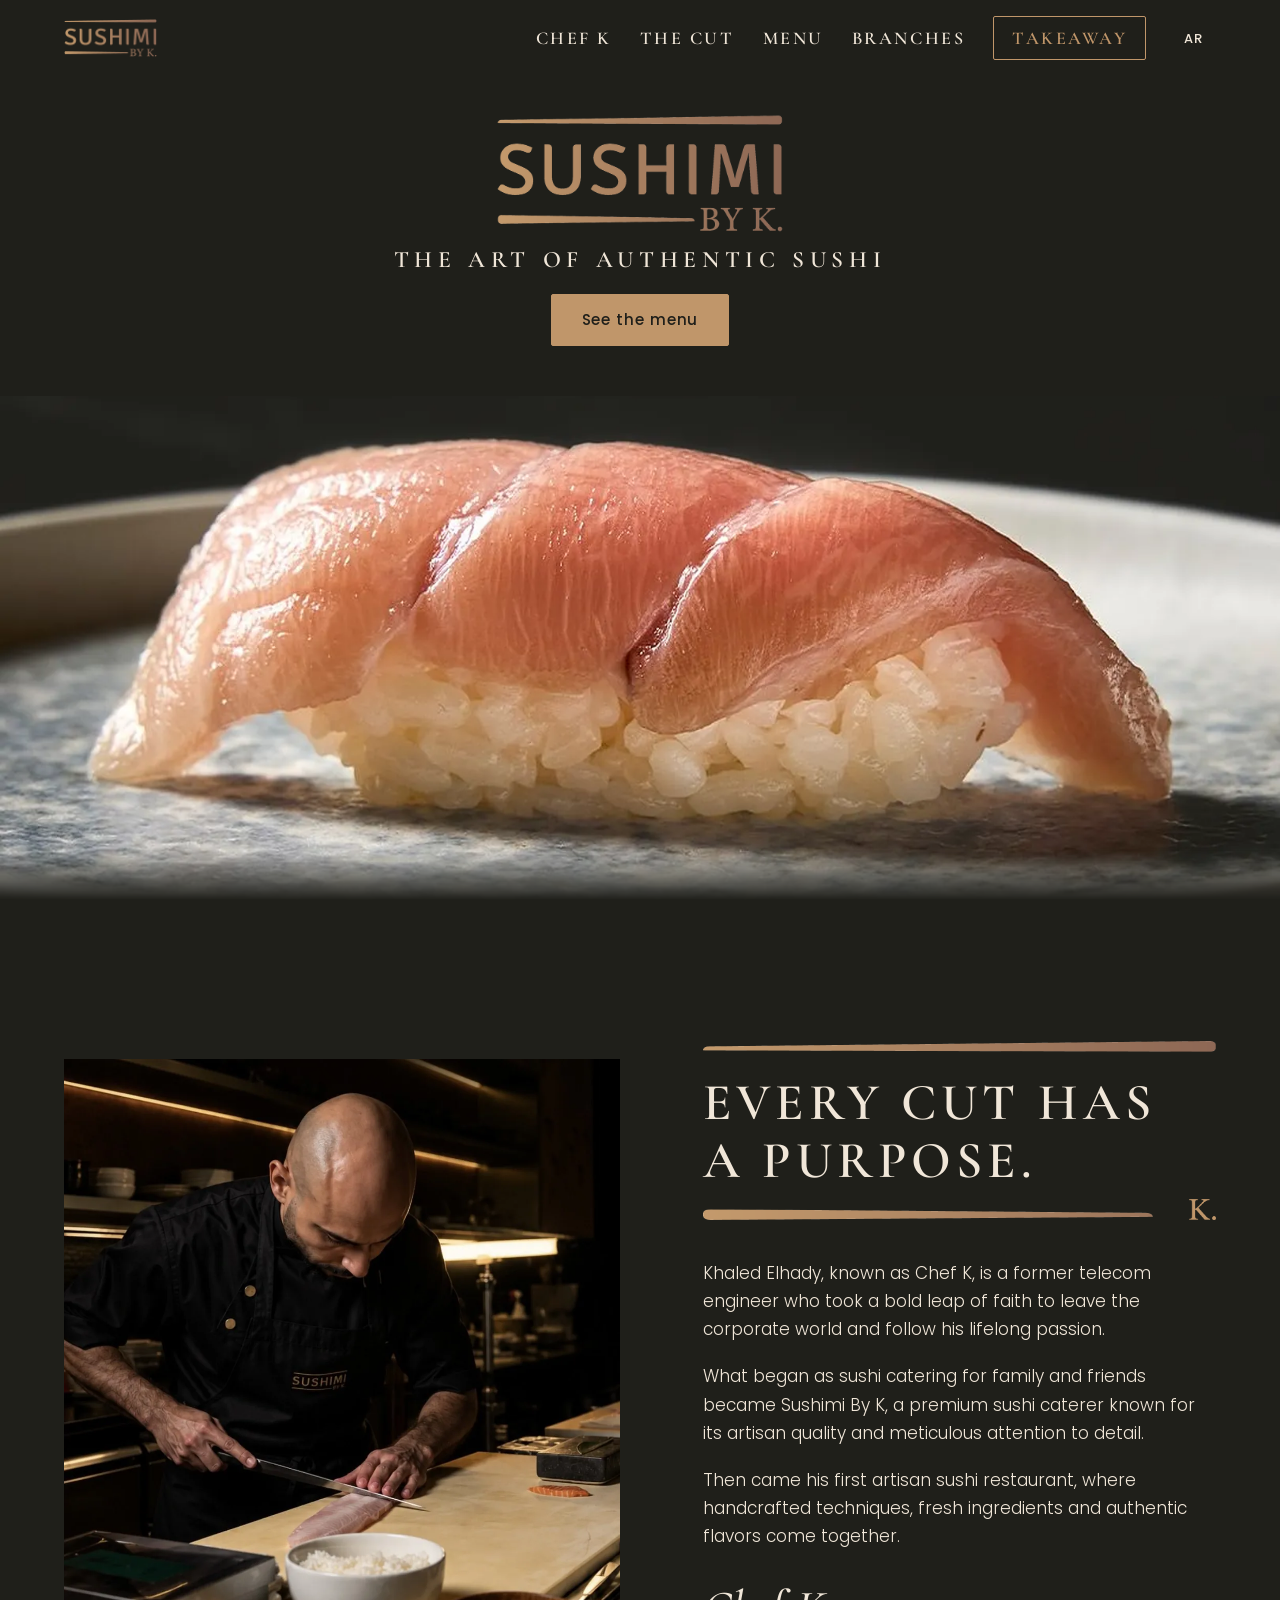
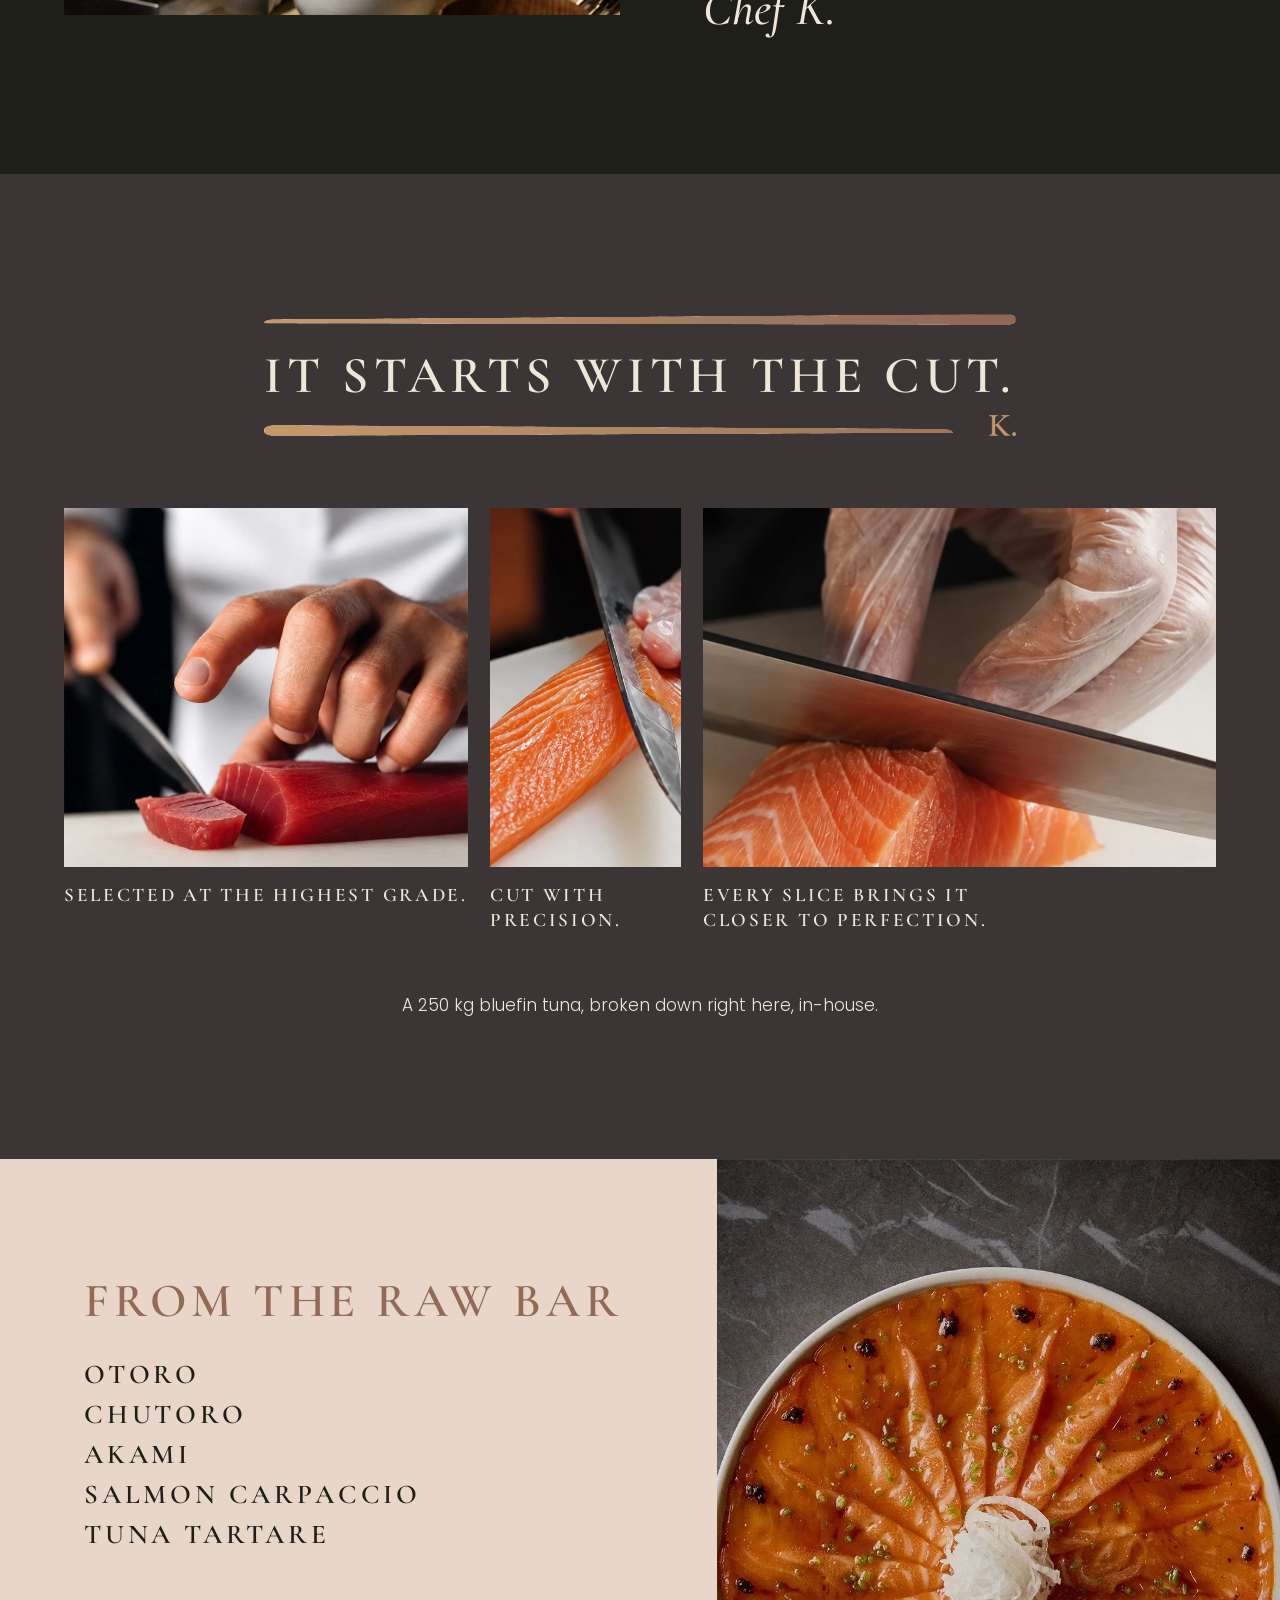
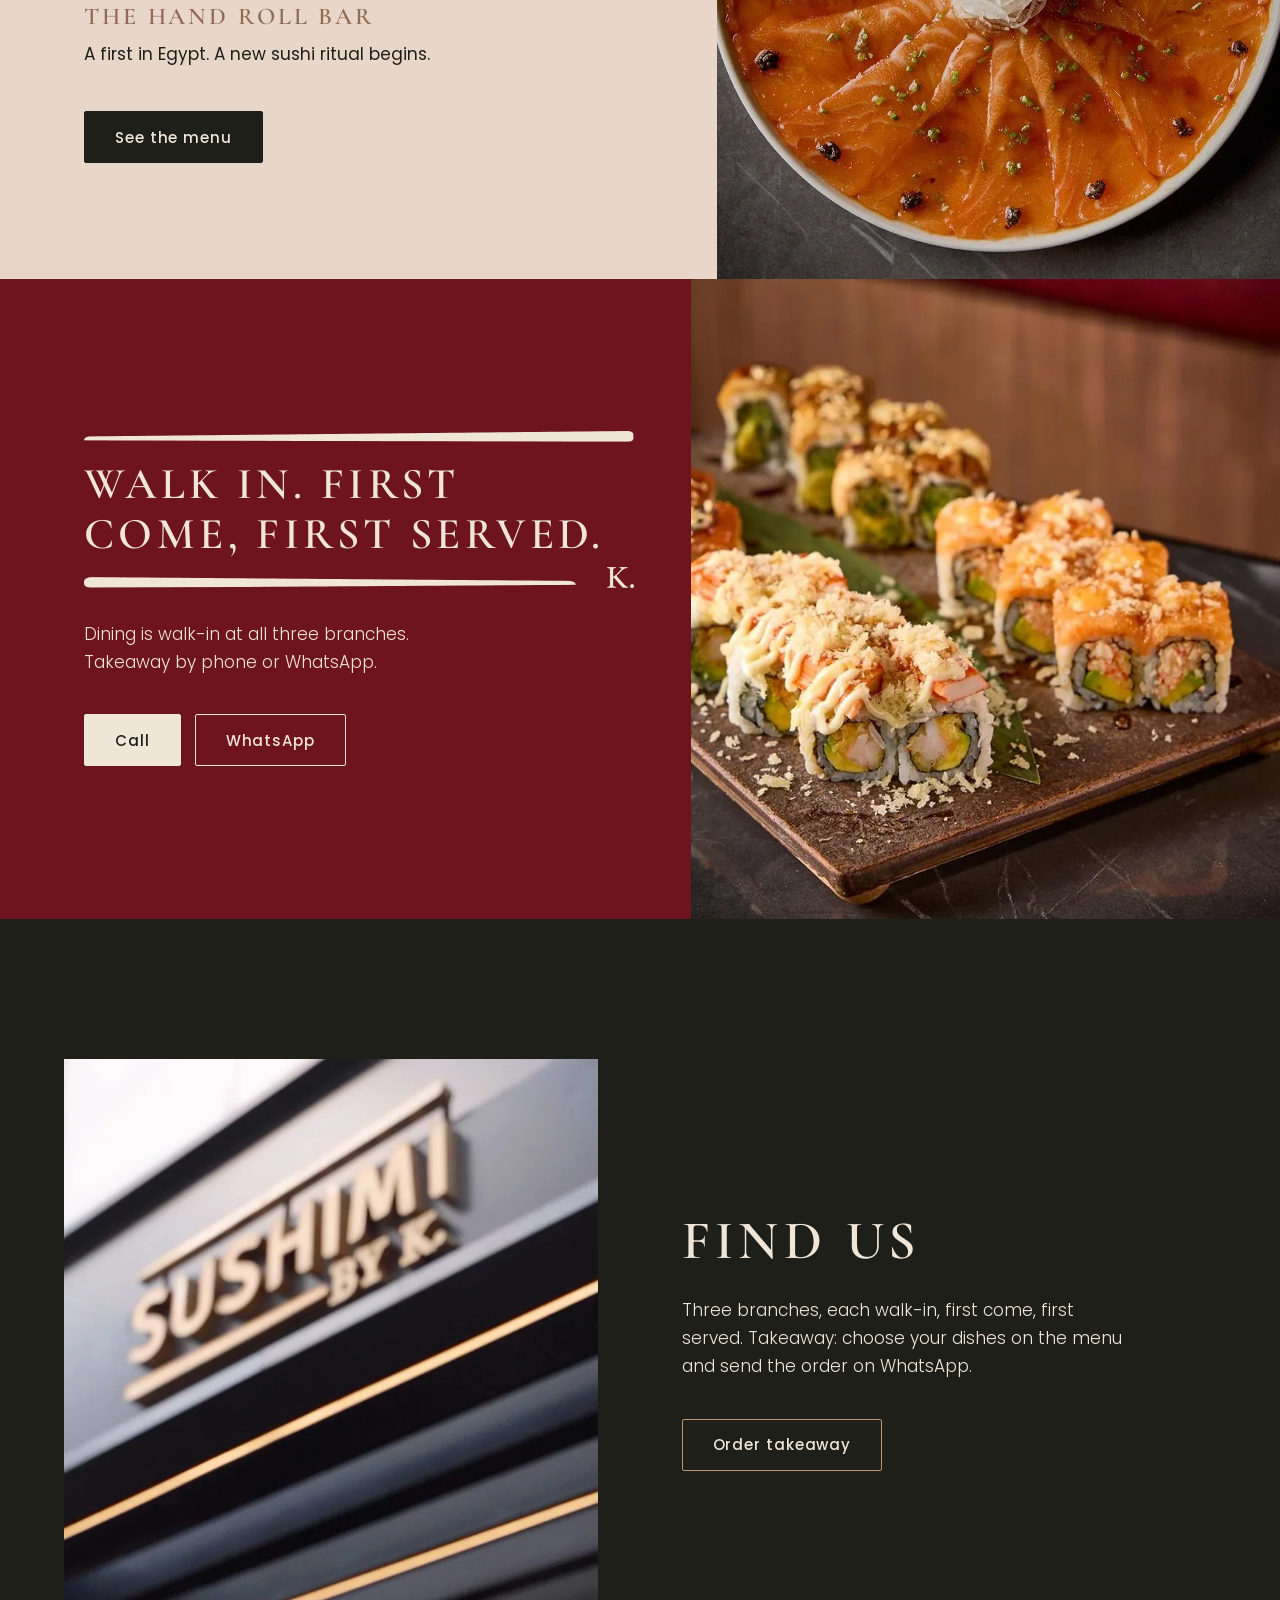
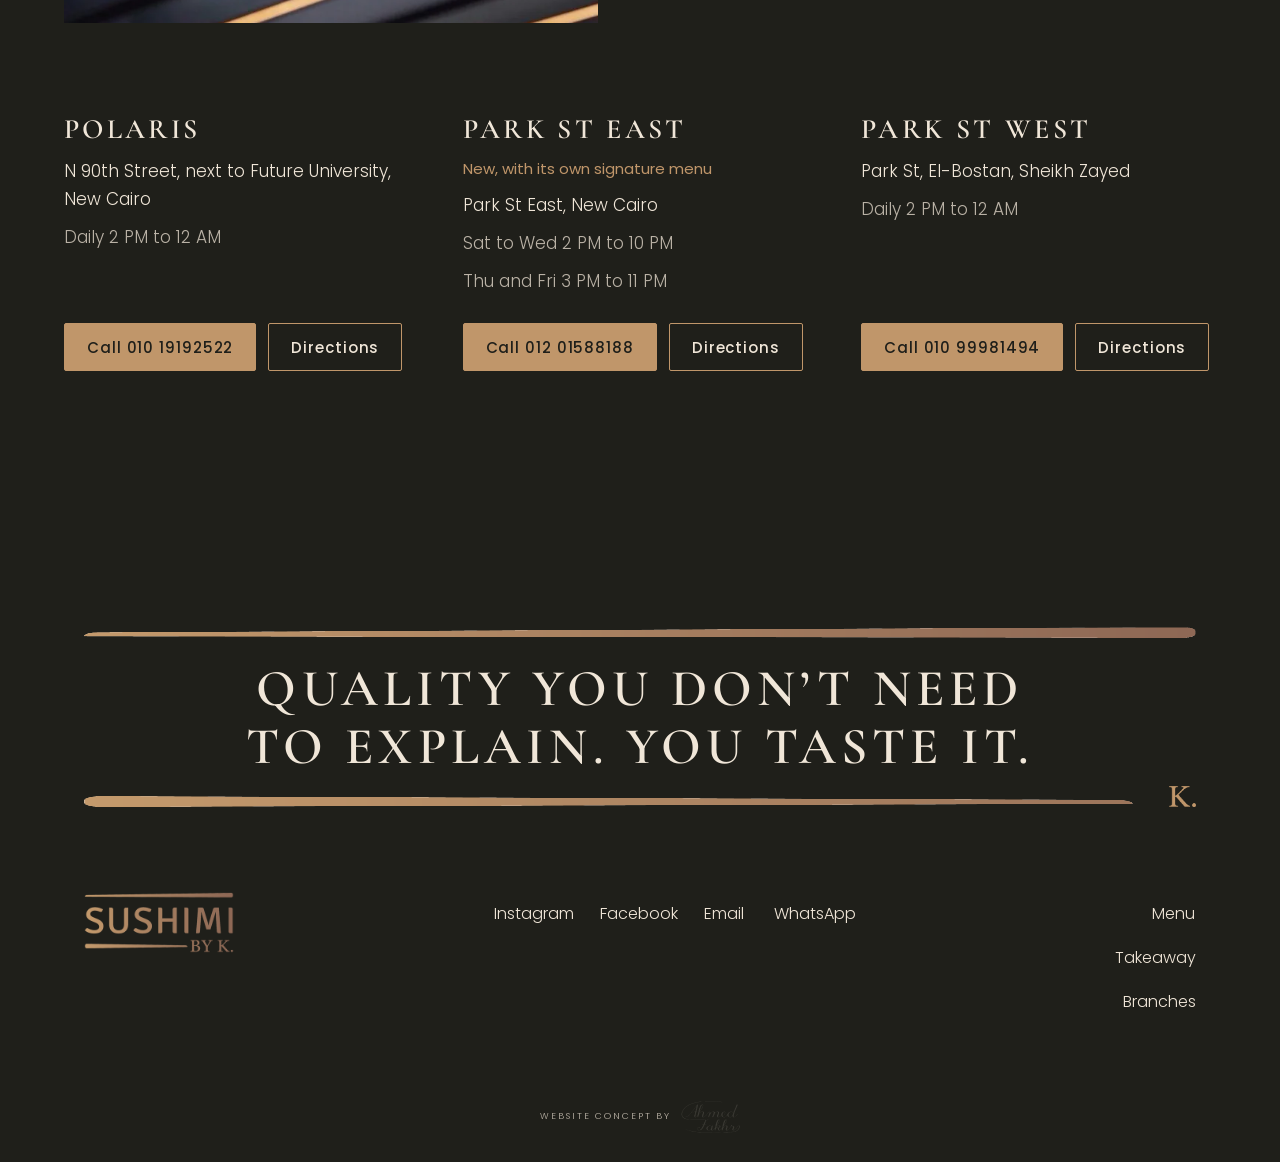
==== commit 51fa6d47: "Faster images, single language button" ====
--- a/index.html
+++ b/index.html
@@ -28,9 +28,9 @@
 <script>(function(){var d=document.documentElement,s=0;d.classList.add('js');try{s=localStorage.getItem('sbk-intro')}catch(e){}if(s){d.classList.add('fl');setTimeout(function(){d.classList.remove('fl')},3000)}else{d.classList.add('veiled');setTimeout(function(){d.classList.remove('veiled')},4500)}})();</script>
 <link rel="preload" as="image" href="img/logo-copper.png" fetchpriority="high">
 <link rel="preload" as="image" href="img/hero-1080.webp" imagesrcset="img/hero-1080.webp 1080w, img/hero-1620.webp 1620w" imagesizes="100vw" fetchpriority="high">
-<link rel="stylesheet" href="fonts.css?v=1">
-<link rel="stylesheet" href="site.css?v=1">
-<script src="site.js?v=1" defer></script>
+<link rel="stylesheet" href="fonts.css?v=2">
+<link rel="stylesheet" href="site.css?v=2">
+<script src="site.js?v=2" defer></script>
 <script type="application/ld+json">{"@context": "https://schema.org", "@type": "Restaurant", "@id": "https://ahmedfakhr1.github.io/sushimibyk-preview/#restaurant", "name": "Sushimi By K", "description": "The Art of Authentic Sushi, with the founder and executive chef, Chef K, at the counter.", "url": "https://ahmedfakhr1.github.io/sushimibyk-preview/", "image": "https://ahmedfakhr1.github.io/sushimibyk-preview/img/og.jpg", "logo": "https://ahmedfakhr1.github.io/sushimibyk-preview/img/logo-copper.png", "servesCuisine": "Sushi", "email": "sushimi@sushimibyk.com", "telephone": "+201019192522", "acceptsReservations": "False", "hasMenu": "https://ahmedfakhr1.github.io/sushimibyk-preview/menu.html", "founder": {"@type": "Person", "name": "Khaled Elhady", "alternateName": "Chef K"}, "sameAs": ["https://www.instagram.com/sushimi.by.k/", "https://www.facebook.com/sushimi.by.k"], "department": [{"@type": "Restaurant", "name": "Sushimi By K, Polaris", "telephone": "+201019192522", "hasMap": "https://www.google.com/maps/place/Sushimi+By+K+-+Polaris/@30.0281532,31.4937382,17z", "address": {"@type": "PostalAddress", "streetAddress": "N 90th Street, next to Future University", "addressLocality": "New Cairo", "addressCountry": "EG"}, "openingHoursSpecification": [{"@type": "OpeningHoursSpecification", "dayOfWeek": ["Monday", "Tuesday", "Wednesday", "Thursday", "Friday", "Saturday", "Sunday"], "opens": "14:00", "closes": "00:00"}]}, {"@type": "Restaurant", "name": "Sushimi By K, Park St East", "telephone": "+201201588188", "hasMap": "https://www.google.com/maps/place/Sushimi+By+K+-+Park+St+East/@30.0074053,31.4009795,17z", "address": {"@type": "PostalAddress", "streetAddress": "Park St East", "addressLocality": "New Cairo", "addressCountry": "EG"}, "openingHoursSpecification": [{"@type": "OpeningHoursSpecification", "dayOfWeek": ["Saturday", "Sunday", "Monday", "Tuesday", "Wednesday"], "opens": "14:00", "closes": "22:00"}, {"@type": "OpeningHoursSpecification", "dayOfWeek": ["Thursday", "Friday"], "opens": "15:00", "closes": "23:00"}]}, {"@type": "Restaurant", "name": "Sushimi By K, Park St West", "telephone": "+201099981494", "hasMap": "https://www.google.com/maps/place/Sushimi+By+K+-+Park+St+West/@30.0255326,31.0109569,17z", "address": {"@type": "PostalAddress", "streetAddress": "Park St, El-Bostan", "addressLocality": "Sheikh Zayed", "addressCountry": "EG"}, "openingHoursSpecification": [{"@type": "OpeningHoursSpecification", "dayOfWeek": ["Monday", "Tuesday", "Wednesday", "Thursday", "Friday", "Saturday", "Sunday"], "opens": "14:00", "closes": "00:00"}]}]}</script>
 </head>
 <body class="pg-home" id="top">
@@ -40,7 +40,7 @@
 <a class="hd-logo" href="#top" aria-label="Sushimi By K, top of the page"><img src="img/logo-copper-sm.png" width="380" height="156" alt="Sushimi By K."></a>
 <div class="nav">
 <nav class="nav-links" aria-label="Main"><a href="#chef">Chef K</a><a href="#cut">The cut</a><a href="menu.html">Menu</a><a href="#branches">Branches</a><a class="nav-btn" href="menu.html#takeaway">Takeaway</a></nav>
-<div class="lang" role="group" aria-label="Language"><span aria-current="true">EN</span><button type="button" data-open="ar" aria-label="Arabic">AR</button></div>
+<div class="lang" role="group" aria-label="Language"><button type="button" data-open="ar" aria-label="Arabic">AR</button></div>
 <button type="button" class="burger" data-open="drawer" aria-label="Open the menu"><svg class="ic" viewBox="0 0 24 24" aria-hidden="true" focusable="false"><path d="M4 8h16"/><path d="M4 16h16"/></svg></button>
 </div>
 </header>
@@ -152,5 +152,6 @@
 </div>
 </dialog>
 
+<script>addEventListener("load",function(){setTimeout(function(){document.querySelectorAll('img[loading="lazy"]').forEach(function(i){i.loading="eager"})},1e3)})</script>
 </body>
 </html>
--- a/site.css
+++ b/site.css
@@ -385,3 +385,6 @@
 @media(prefers-reduced-motion:reduce){*{scroll-behavior:auto!important}.bb,.tk-bar{transition:none}}
 .tk-intro[id]{scroll-margin-top:calc(var(--hh) + 16px)}
 .nav a[aria-current]{color:var(--copper)}
+
+/* steady */
+.js .rv,.js .fade,html.js .rv:not(.in),.js .rv.in,.js .fade.in{opacity:1!important;transition:none!important;animation:none!important;transform:none!important}
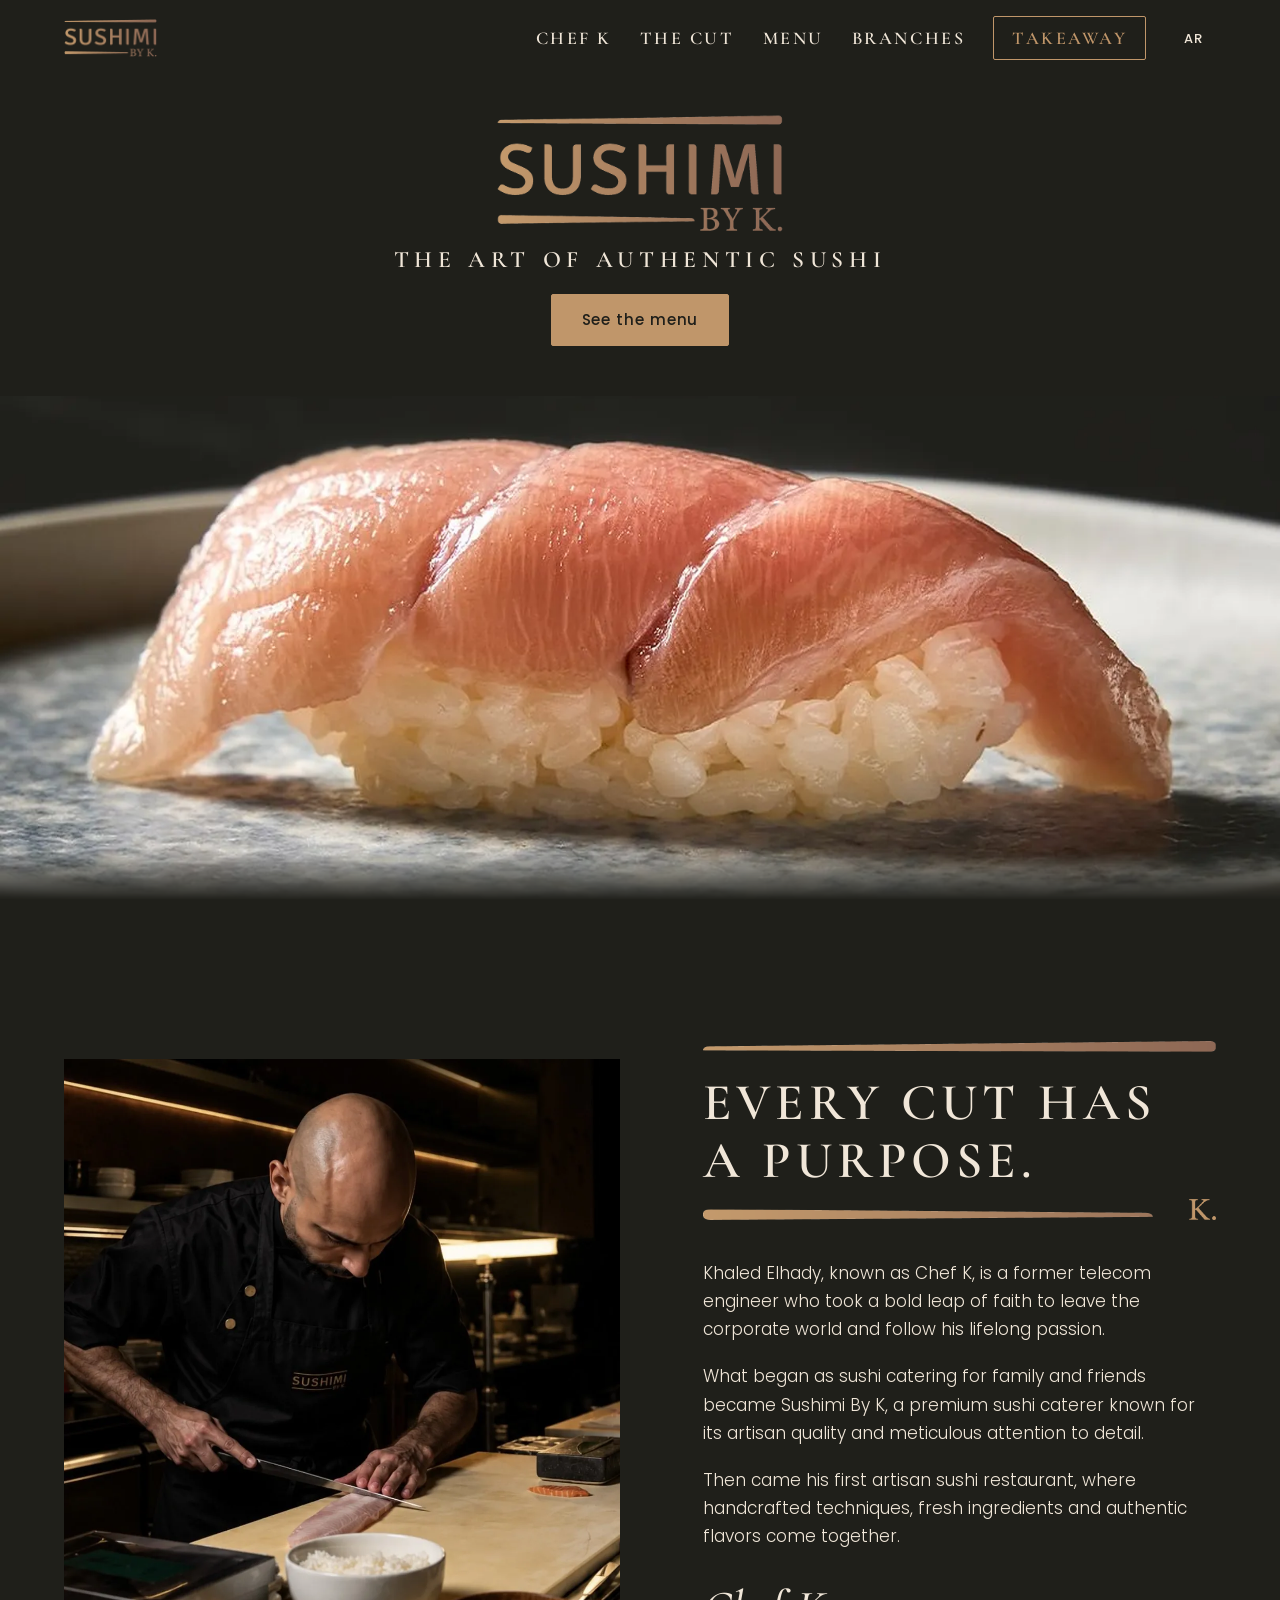
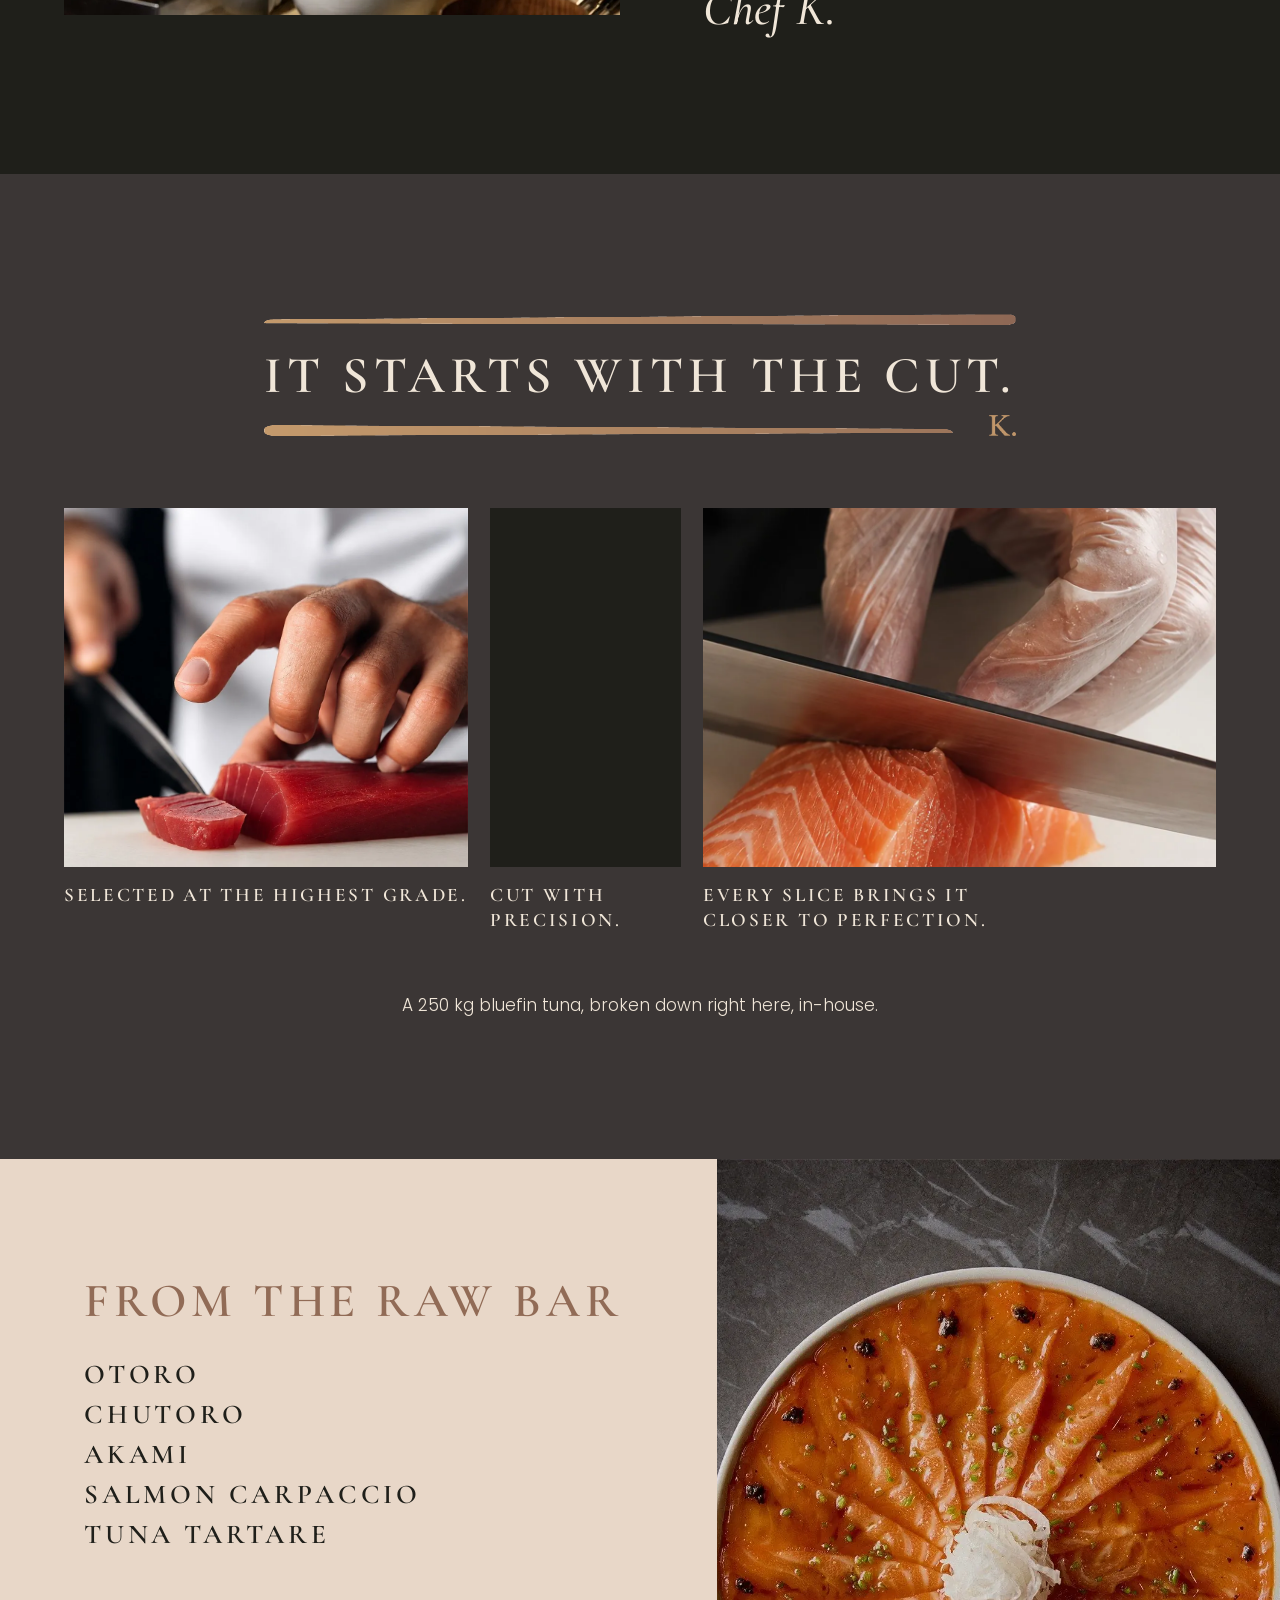
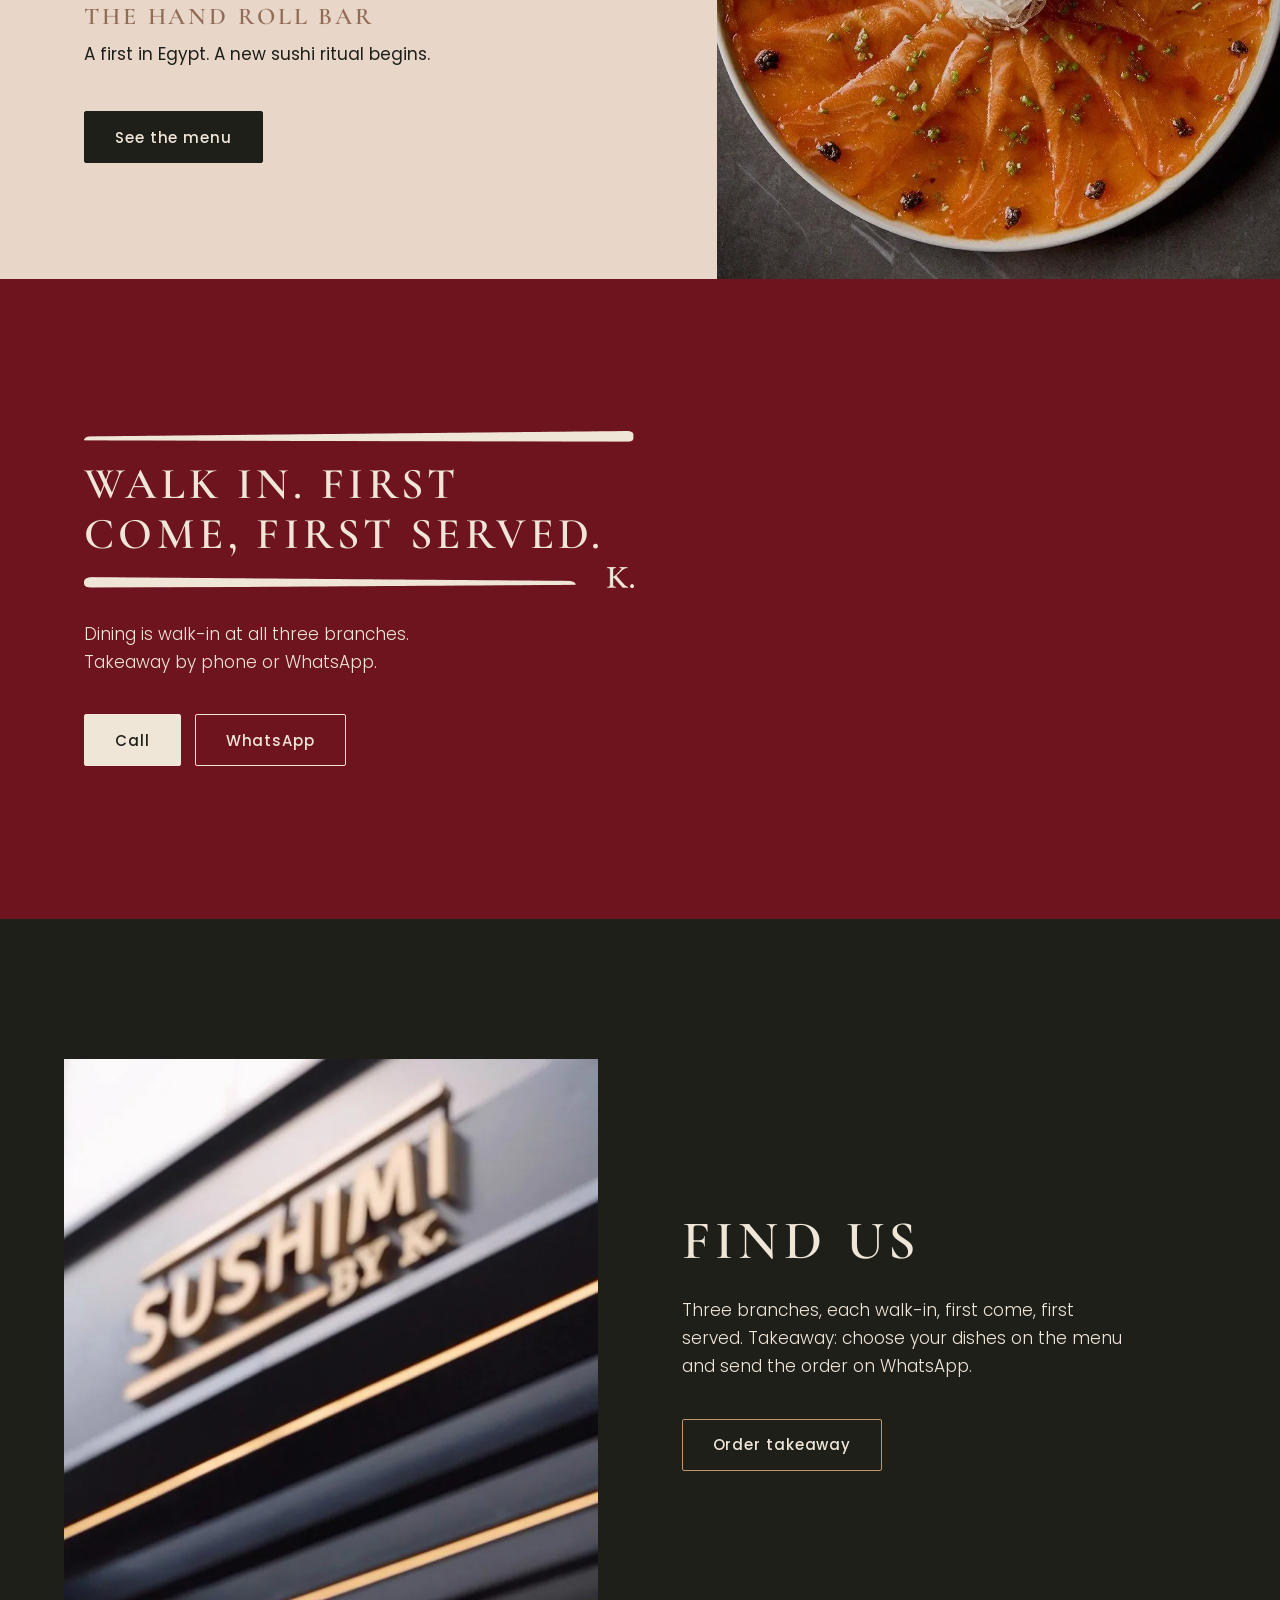
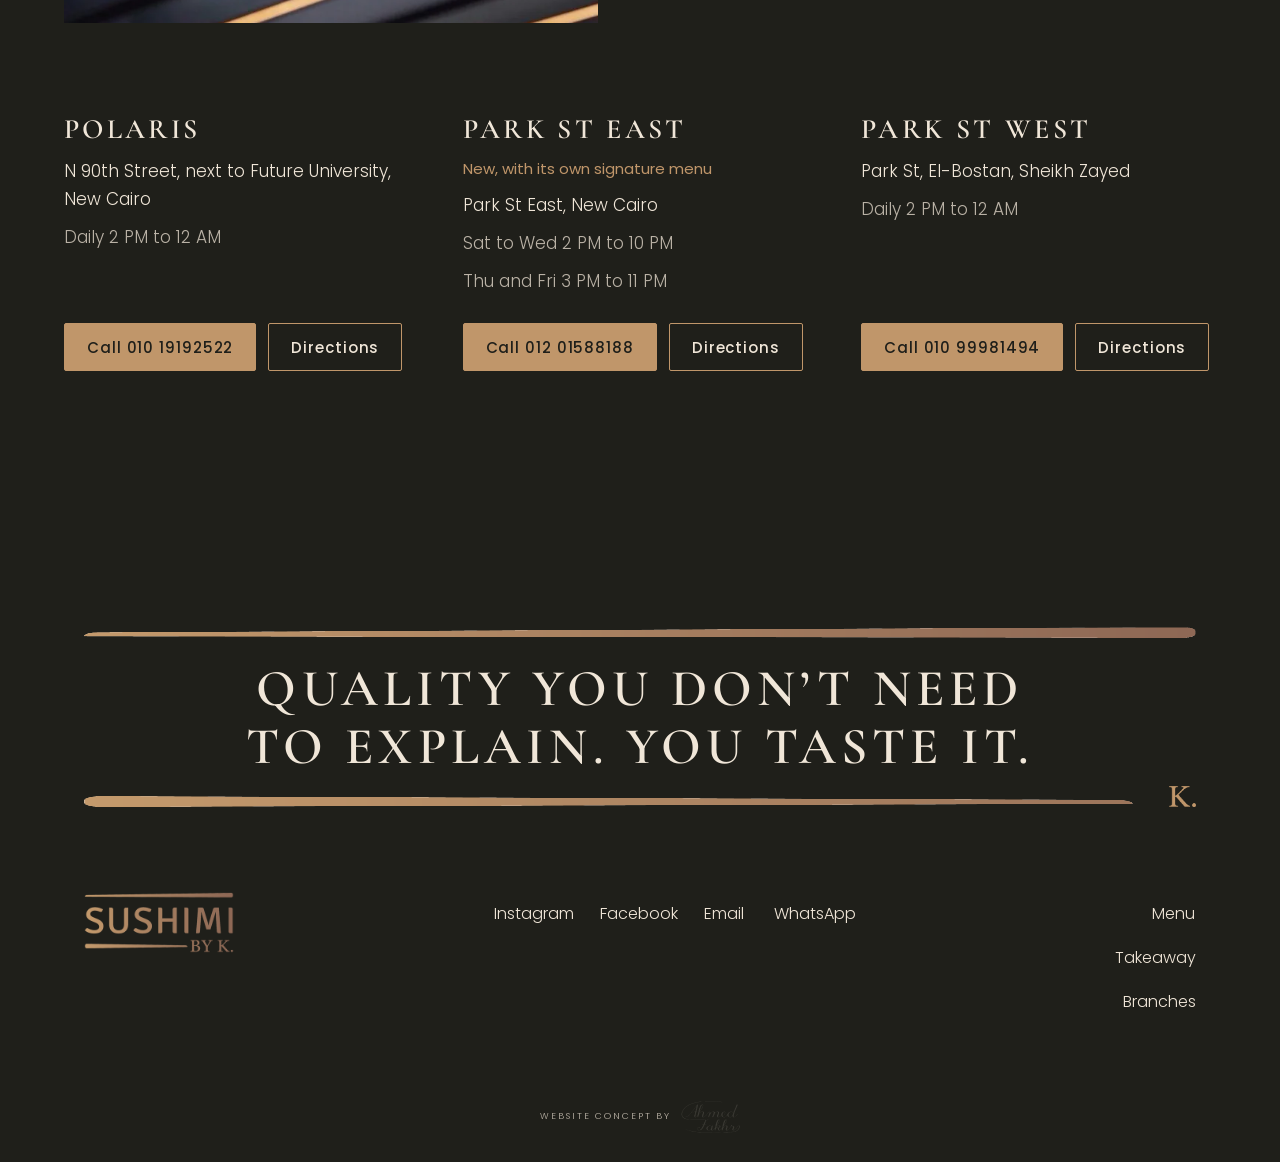
==== commit b049569f: "Motion timing" ====
--- a/index.html
+++ b/index.html
@@ -28,9 +28,9 @@
 <script>(function(){var d=document.documentElement,s=0;d.classList.add('js');try{s=localStorage.getItem('sbk-intro')}catch(e){}if(s){d.classList.add('fl');setTimeout(function(){d.classList.remove('fl')},3000)}else{d.classList.add('veiled');setTimeout(function(){d.classList.remove('veiled')},4500)}})();</script>
 <link rel="preload" as="image" href="img/logo-copper.png" fetchpriority="high">
 <link rel="preload" as="image" href="img/hero-1080.webp" imagesrcset="img/hero-1080.webp 1080w, img/hero-1620.webp 1620w" imagesizes="100vw" fetchpriority="high">
-<link rel="stylesheet" href="fonts.css?v=2">
-<link rel="stylesheet" href="site.css?v=2">
-<script src="site.js?v=2" defer></script>
+<link rel="stylesheet" href="fonts.css?v=5">
+<link rel="stylesheet" href="site.css?v=5">
+<script src="site.js?v=5" defer></script>
 <script type="application/ld+json">{"@context": "https://schema.org", "@type": "Restaurant", "@id": "https://ahmedfakhr1.github.io/sushimibyk-preview/#restaurant", "name": "Sushimi By K", "description": "The Art of Authentic Sushi, with the founder and executive chef, Chef K, at the counter.", "url": "https://ahmedfakhr1.github.io/sushimibyk-preview/", "image": "https://ahmedfakhr1.github.io/sushimibyk-preview/img/og.jpg", "logo": "https://ahmedfakhr1.github.io/sushimibyk-preview/img/logo-copper.png", "servesCuisine": "Sushi", "email": "sushimi@sushimibyk.com", "telephone": "+201019192522", "acceptsReservations": "False", "hasMenu": "https://ahmedfakhr1.github.io/sushimibyk-preview/menu.html", "founder": {"@type": "Person", "name": "Khaled Elhady", "alternateName": "Chef K"}, "sameAs": ["https://www.instagram.com/sushimi.by.k/", "https://www.facebook.com/sushimi.by.k"], "department": [{"@type": "Restaurant", "name": "Sushimi By K, Polaris", "telephone": "+201019192522", "hasMap": "https://www.google.com/maps/place/Sushimi+By+K+-+Polaris/@30.0281532,31.4937382,17z", "address": {"@type": "PostalAddress", "streetAddress": "N 90th Street, next to Future University", "addressLocality": "New Cairo", "addressCountry": "EG"}, "openingHoursSpecification": [{"@type": "OpeningHoursSpecification", "dayOfWeek": ["Monday", "Tuesday", "Wednesday", "Thursday", "Friday", "Saturday", "Sunday"], "opens": "14:00", "closes": "00:00"}]}, {"@type": "Restaurant", "name": "Sushimi By K, Park St East", "telephone": "+201201588188", "hasMap": "https://www.google.com/maps/place/Sushimi+By+K+-+Park+St+East/@30.0074053,31.4009795,17z", "address": {"@type": "PostalAddress", "streetAddress": "Park St East", "addressLocality": "New Cairo", "addressCountry": "EG"}, "openingHoursSpecification": [{"@type": "OpeningHoursSpecification", "dayOfWeek": ["Saturday", "Sunday", "Monday", "Tuesday", "Wednesday"], "opens": "14:00", "closes": "22:00"}, {"@type": "OpeningHoursSpecification", "dayOfWeek": ["Thursday", "Friday"], "opens": "15:00", "closes": "23:00"}]}, {"@type": "Restaurant", "name": "Sushimi By K, Park St West", "telephone": "+201099981494", "hasMap": "https://www.google.com/maps/place/Sushimi+By+K+-+Park+St+West/@30.0255326,31.0109569,17z", "address": {"@type": "PostalAddress", "streetAddress": "Park St, El-Bostan", "addressLocality": "Sheikh Zayed", "addressCountry": "EG"}, "openingHoursSpecification": [{"@type": "OpeningHoursSpecification", "dayOfWeek": ["Monday", "Tuesday", "Wednesday", "Thursday", "Friday", "Saturday", "Sunday"], "opens": "14:00", "closes": "00:00"}]}]}</script>
 </head>
 <body class="pg-home" id="top">
@@ -153,5 +153,6 @@
 </dialog>
 
 <script>addEventListener("load",function(){setTimeout(function(){document.querySelectorAll('img[loading="lazy"]').forEach(function(i){i.loading="eager"})},1e3)})</script>
+<script src="motion.js?v=5" defer></script>
 </body>
 </html>
--- a/site.css
+++ b/site.css
@@ -119,8 +119,8 @@
 .signed.left{text-align:left}
 .js .signed .bar{clip-path:inset(0 100% 0 0);transition:clip-path .9s cubic-bezier(.6,.1,.2,1)}
 .js .signed .k{opacity:0;transition:opacity .5s ease .6s}
-.js .in .signed .bar,.js .signed.in .bar{clip-path:inset(0 0 0 0)}
-.js .in .signed .k,.js .signed.in .k{opacity:1}
+.js .signed.in .bar{clip-path:inset(0 0 0 0)}
+.js .signed.in .k{opacity:1}
 @media(prefers-reduced-motion:reduce){.js .signed .bar{clip-path:none;transition:none}.js .signed .k{opacity:1;transition:none}}
 
 /* ---------- intro veil ---------- */
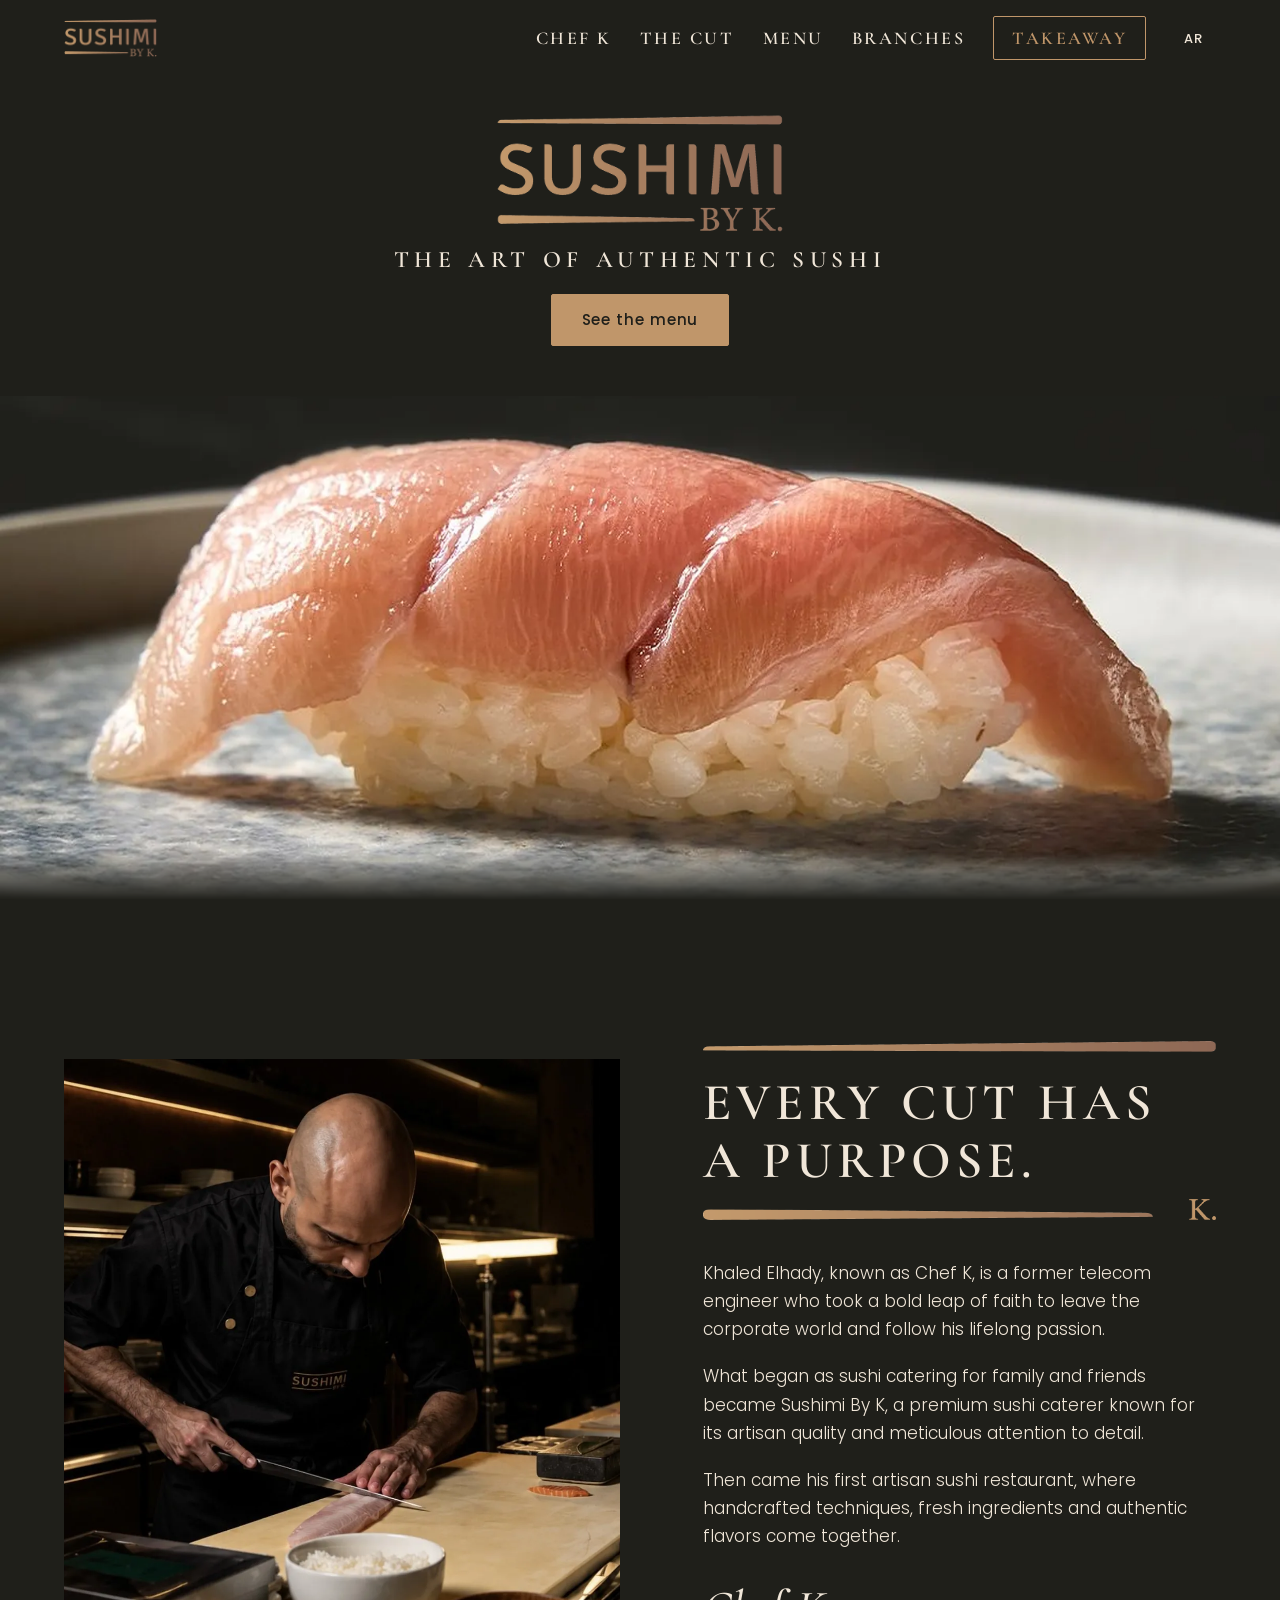
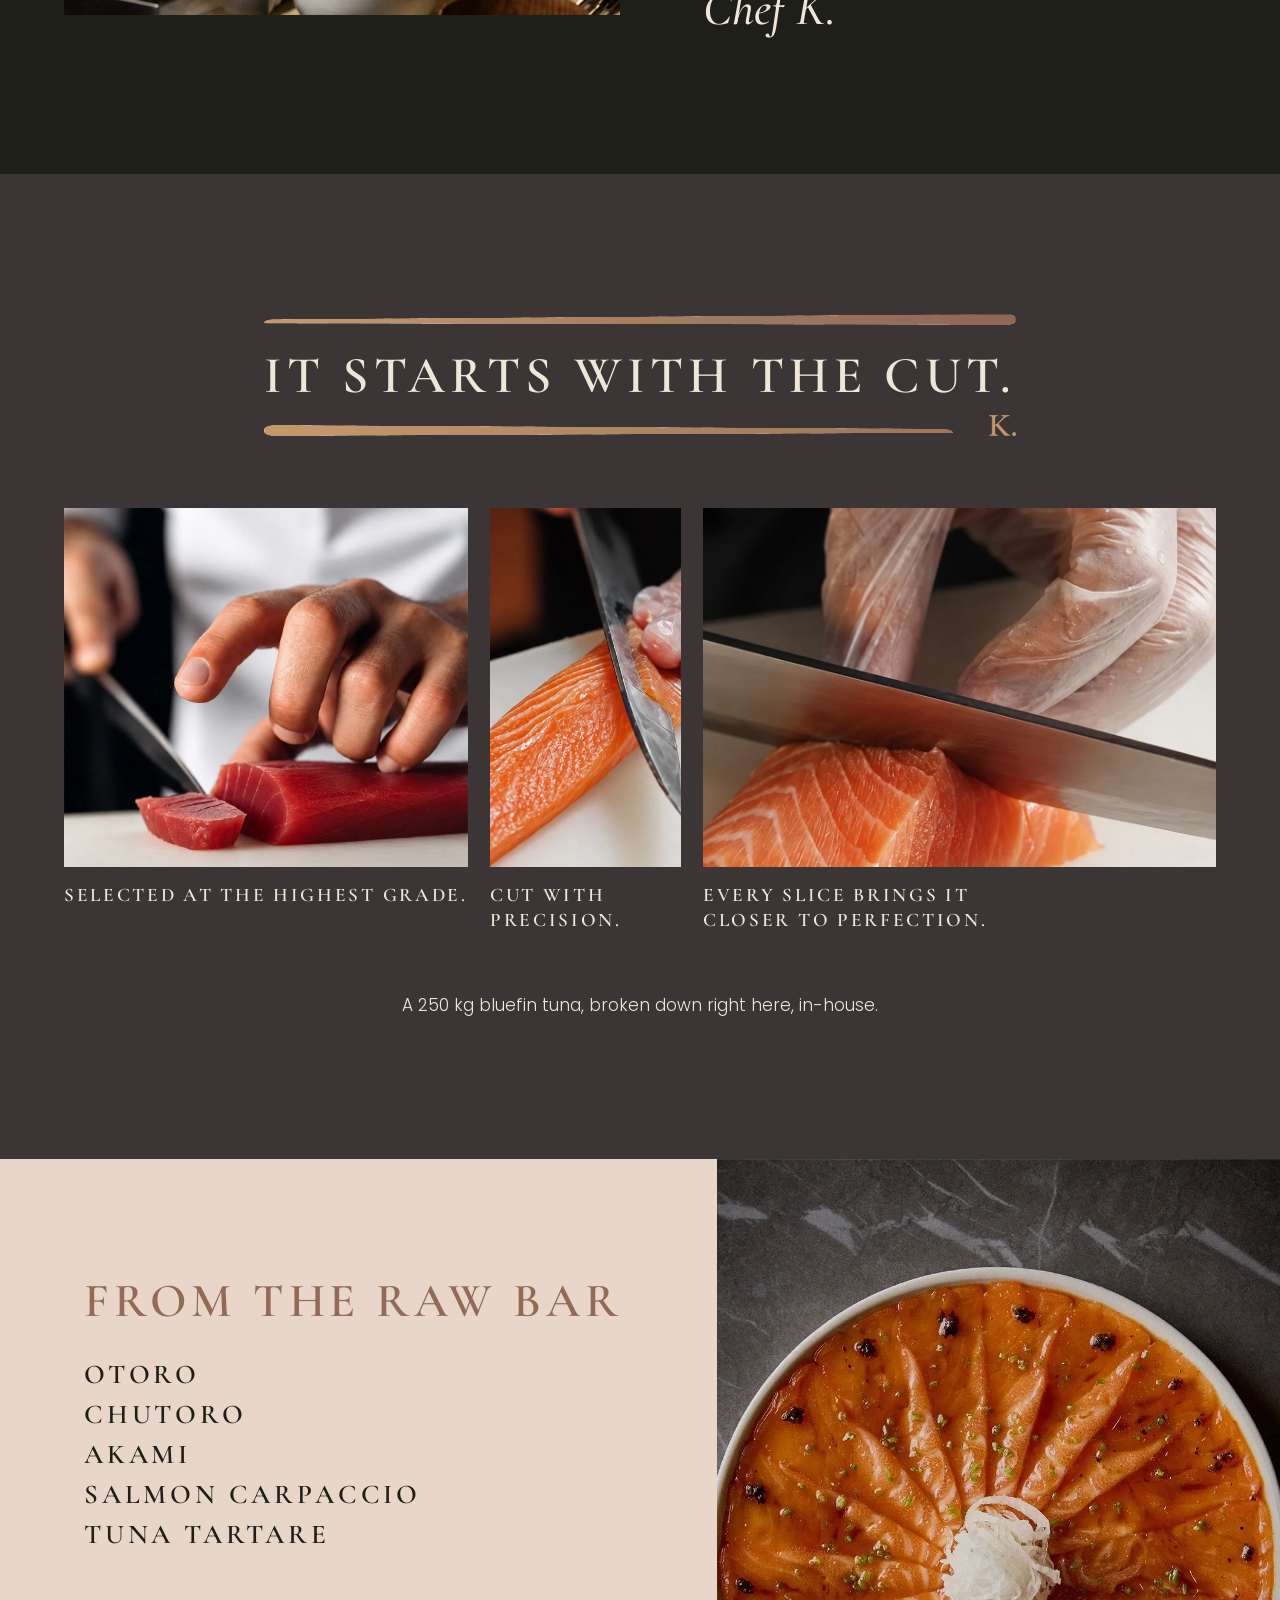
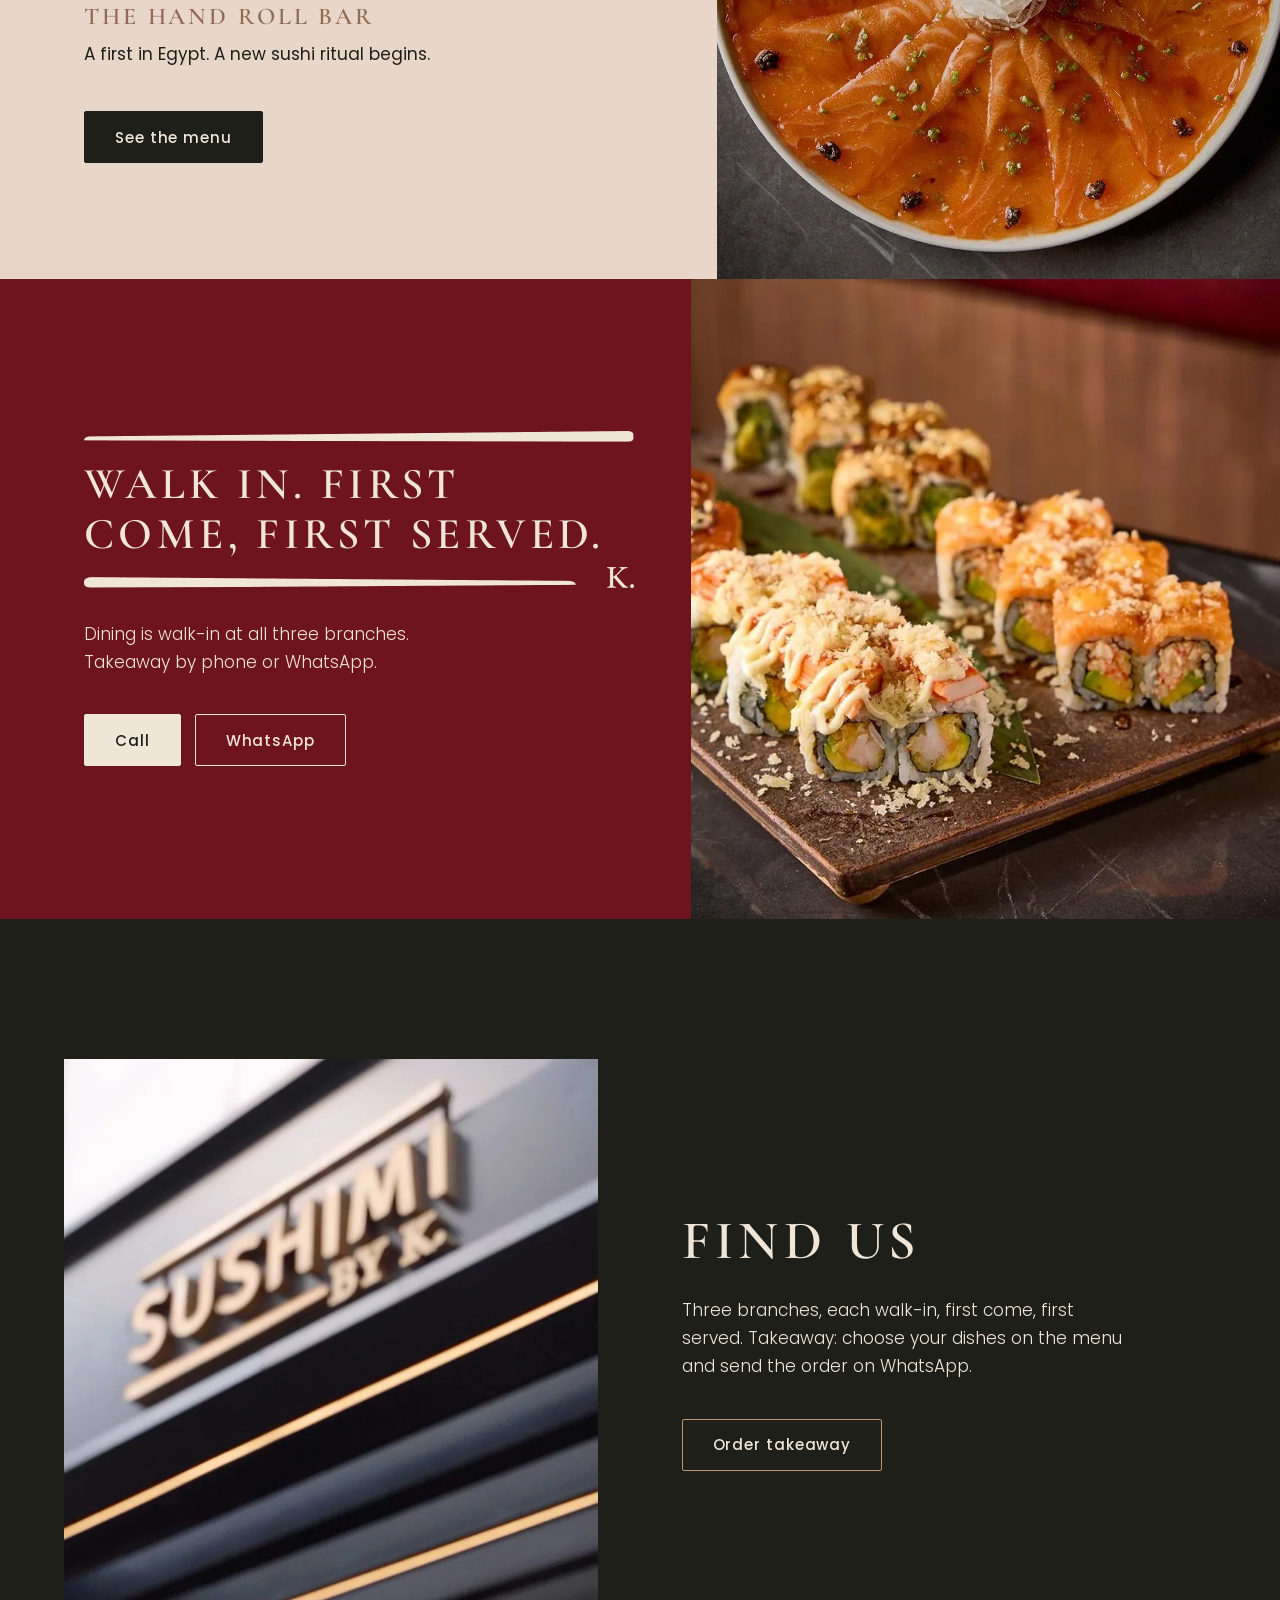
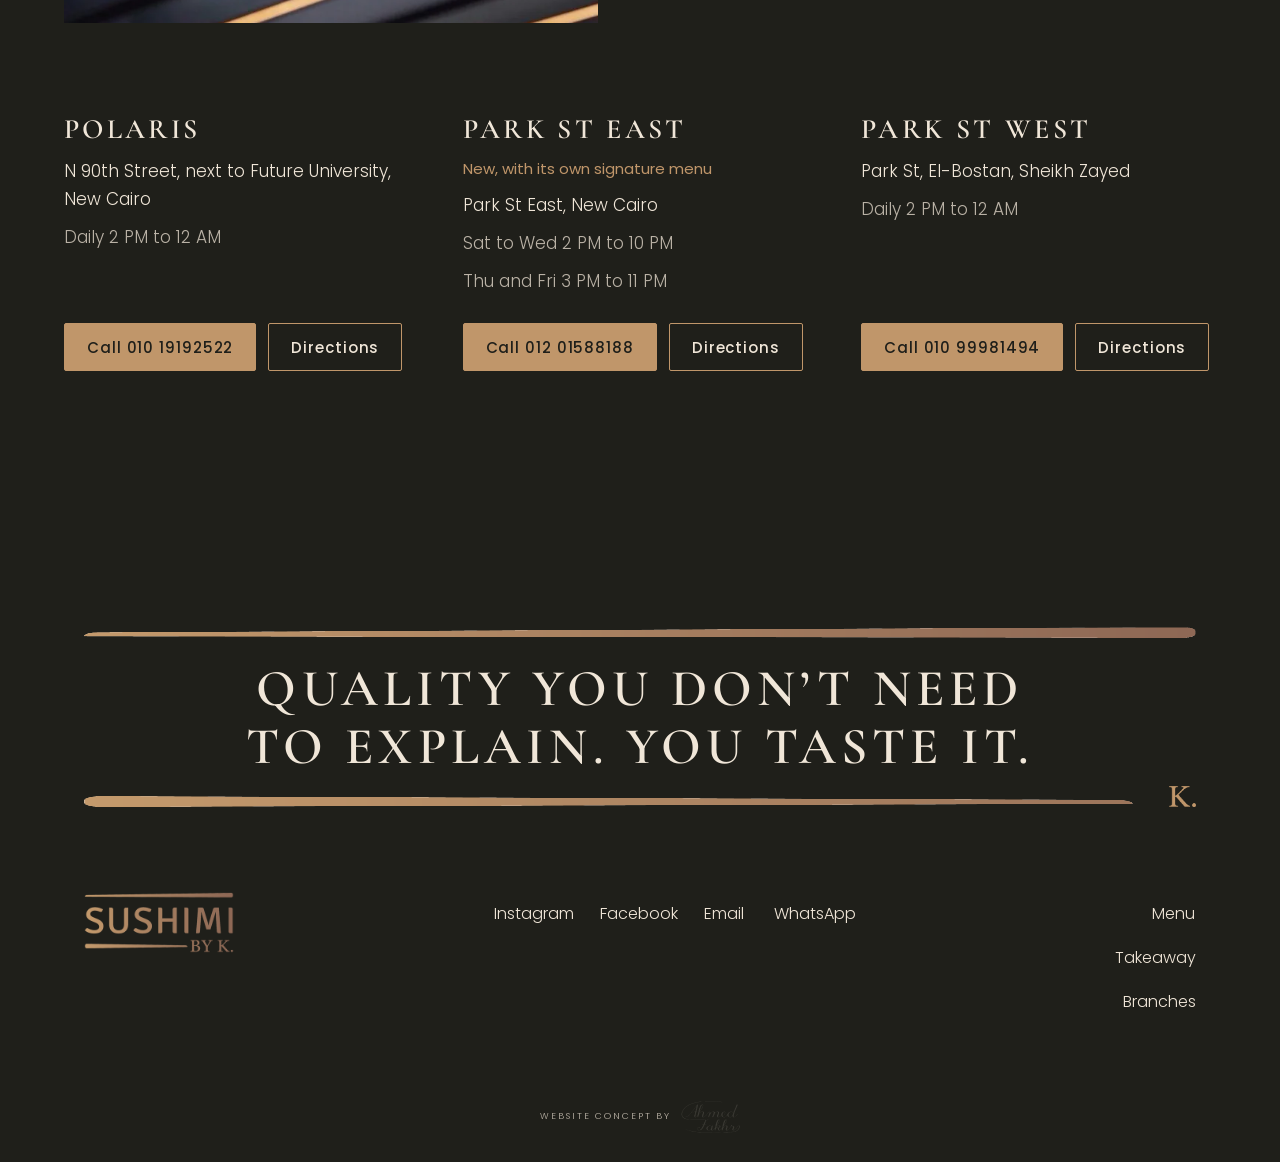
==== commit add09fe4: "Calmer motion" ====
--- a/index.html
+++ b/index.html
@@ -28,9 +28,9 @@
 <script>(function(){var d=document.documentElement,s=0;d.classList.add('js');try{s=localStorage.getItem('sbk-intro')}catch(e){}if(s){d.classList.add('fl');setTimeout(function(){d.classList.remove('fl')},3000)}else{d.classList.add('veiled');setTimeout(function(){d.classList.remove('veiled')},4500)}})();</script>
 <link rel="preload" as="image" href="img/logo-copper.png" fetchpriority="high">
 <link rel="preload" as="image" href="img/hero-1080.webp" imagesrcset="img/hero-1080.webp 1080w, img/hero-1620.webp 1620w" imagesizes="100vw" fetchpriority="high">
-<link rel="stylesheet" href="fonts.css?v=5">
-<link rel="stylesheet" href="site.css?v=5">
-<script src="site.js?v=5" defer></script>
+<link rel="stylesheet" href="fonts.css?v=6">
+<link rel="stylesheet" href="site.css?v=6">
+<script src="site.js?v=6" defer></script>
 <script type="application/ld+json">{"@context": "https://schema.org", "@type": "Restaurant", "@id": "https://ahmedfakhr1.github.io/sushimibyk-preview/#restaurant", "name": "Sushimi By K", "description": "The Art of Authentic Sushi, with the founder and executive chef, Chef K, at the counter.", "url": "https://ahmedfakhr1.github.io/sushimibyk-preview/", "image": "https://ahmedfakhr1.github.io/sushimibyk-preview/img/og.jpg", "logo": "https://ahmedfakhr1.github.io/sushimibyk-preview/img/logo-copper.png", "servesCuisine": "Sushi", "email": "sushimi@sushimibyk.com", "telephone": "+201019192522", "acceptsReservations": "False", "hasMenu": "https://ahmedfakhr1.github.io/sushimibyk-preview/menu.html", "founder": {"@type": "Person", "name": "Khaled Elhady", "alternateName": "Chef K"}, "sameAs": ["https://www.instagram.com/sushimi.by.k/", "https://www.facebook.com/sushimi.by.k"], "department": [{"@type": "Restaurant", "name": "Sushimi By K, Polaris", "telephone": "+201019192522", "hasMap": "https://www.google.com/maps/place/Sushimi+By+K+-+Polaris/@30.0281532,31.4937382,17z", "address": {"@type": "PostalAddress", "streetAddress": "N 90th Street, next to Future University", "addressLocality": "New Cairo", "addressCountry": "EG"}, "openingHoursSpecification": [{"@type": "OpeningHoursSpecification", "dayOfWeek": ["Monday", "Tuesday", "Wednesday", "Thursday", "Friday", "Saturday", "Sunday"], "opens": "14:00", "closes": "00:00"}]}, {"@type": "Restaurant", "name": "Sushimi By K, Park St East", "telephone": "+201201588188", "hasMap": "https://www.google.com/maps/place/Sushimi+By+K+-+Park+St+East/@30.0074053,31.4009795,17z", "address": {"@type": "PostalAddress", "streetAddress": "Park St East", "addressLocality": "New Cairo", "addressCountry": "EG"}, "openingHoursSpecification": [{"@type": "OpeningHoursSpecification", "dayOfWeek": ["Saturday", "Sunday", "Monday", "Tuesday", "Wednesday"], "opens": "14:00", "closes": "22:00"}, {"@type": "OpeningHoursSpecification", "dayOfWeek": ["Thursday", "Friday"], "opens": "15:00", "closes": "23:00"}]}, {"@type": "Restaurant", "name": "Sushimi By K, Park St West", "telephone": "+201099981494", "hasMap": "https://www.google.com/maps/place/Sushimi+By+K+-+Park+St+West/@30.0255326,31.0109569,17z", "address": {"@type": "PostalAddress", "streetAddress": "Park St, El-Bostan", "addressLocality": "Sheikh Zayed", "addressCountry": "EG"}, "openingHoursSpecification": [{"@type": "OpeningHoursSpecification", "dayOfWeek": ["Monday", "Tuesday", "Wednesday", "Thursday", "Friday", "Saturday", "Sunday"], "opens": "14:00", "closes": "00:00"}]}]}</script>
 </head>
 <body class="pg-home" id="top">
@@ -153,6 +153,6 @@
 </dialog>
 
 <script>addEventListener("load",function(){setTimeout(function(){document.querySelectorAll('img[loading="lazy"]').forEach(function(i){i.loading="eager"})},1e3)})</script>
-<script src="motion.js?v=5" defer></script>
+<script src="motion.js?v=6" defer></script>
 </body>
 </html>
